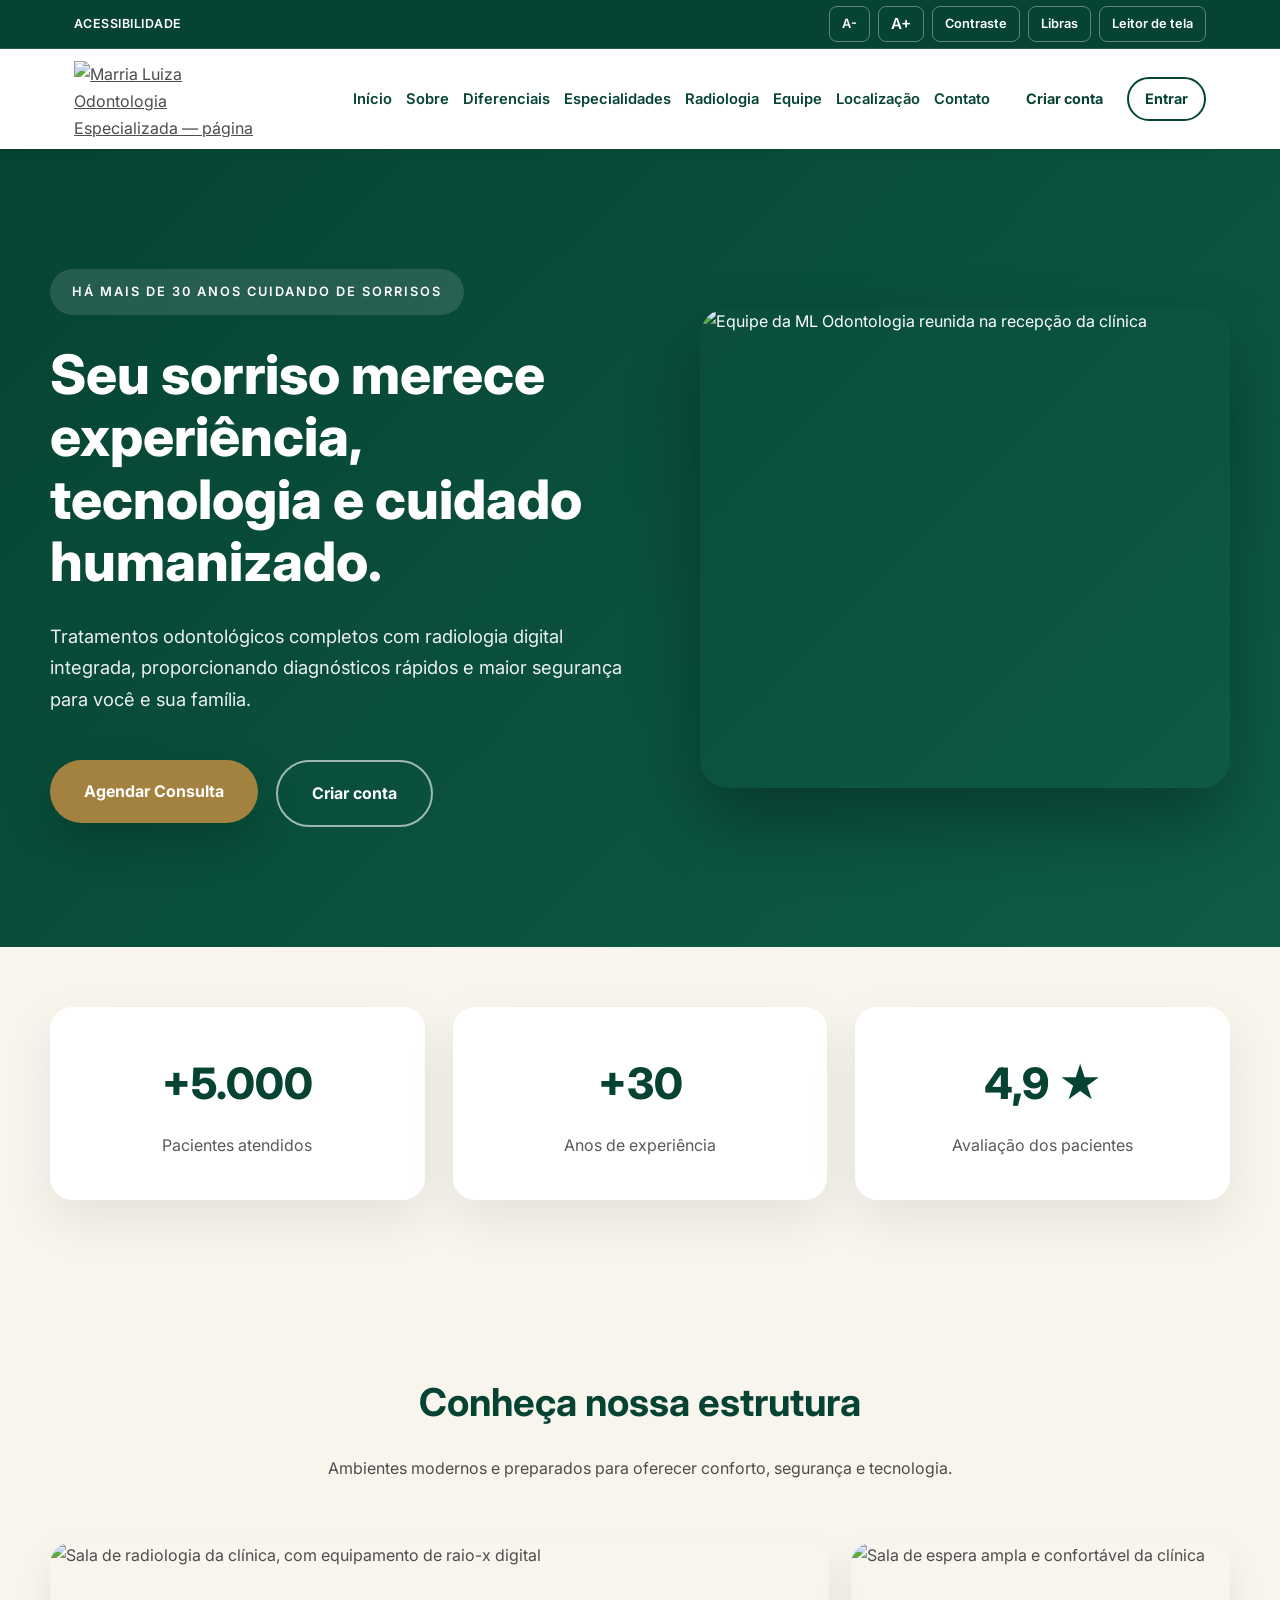
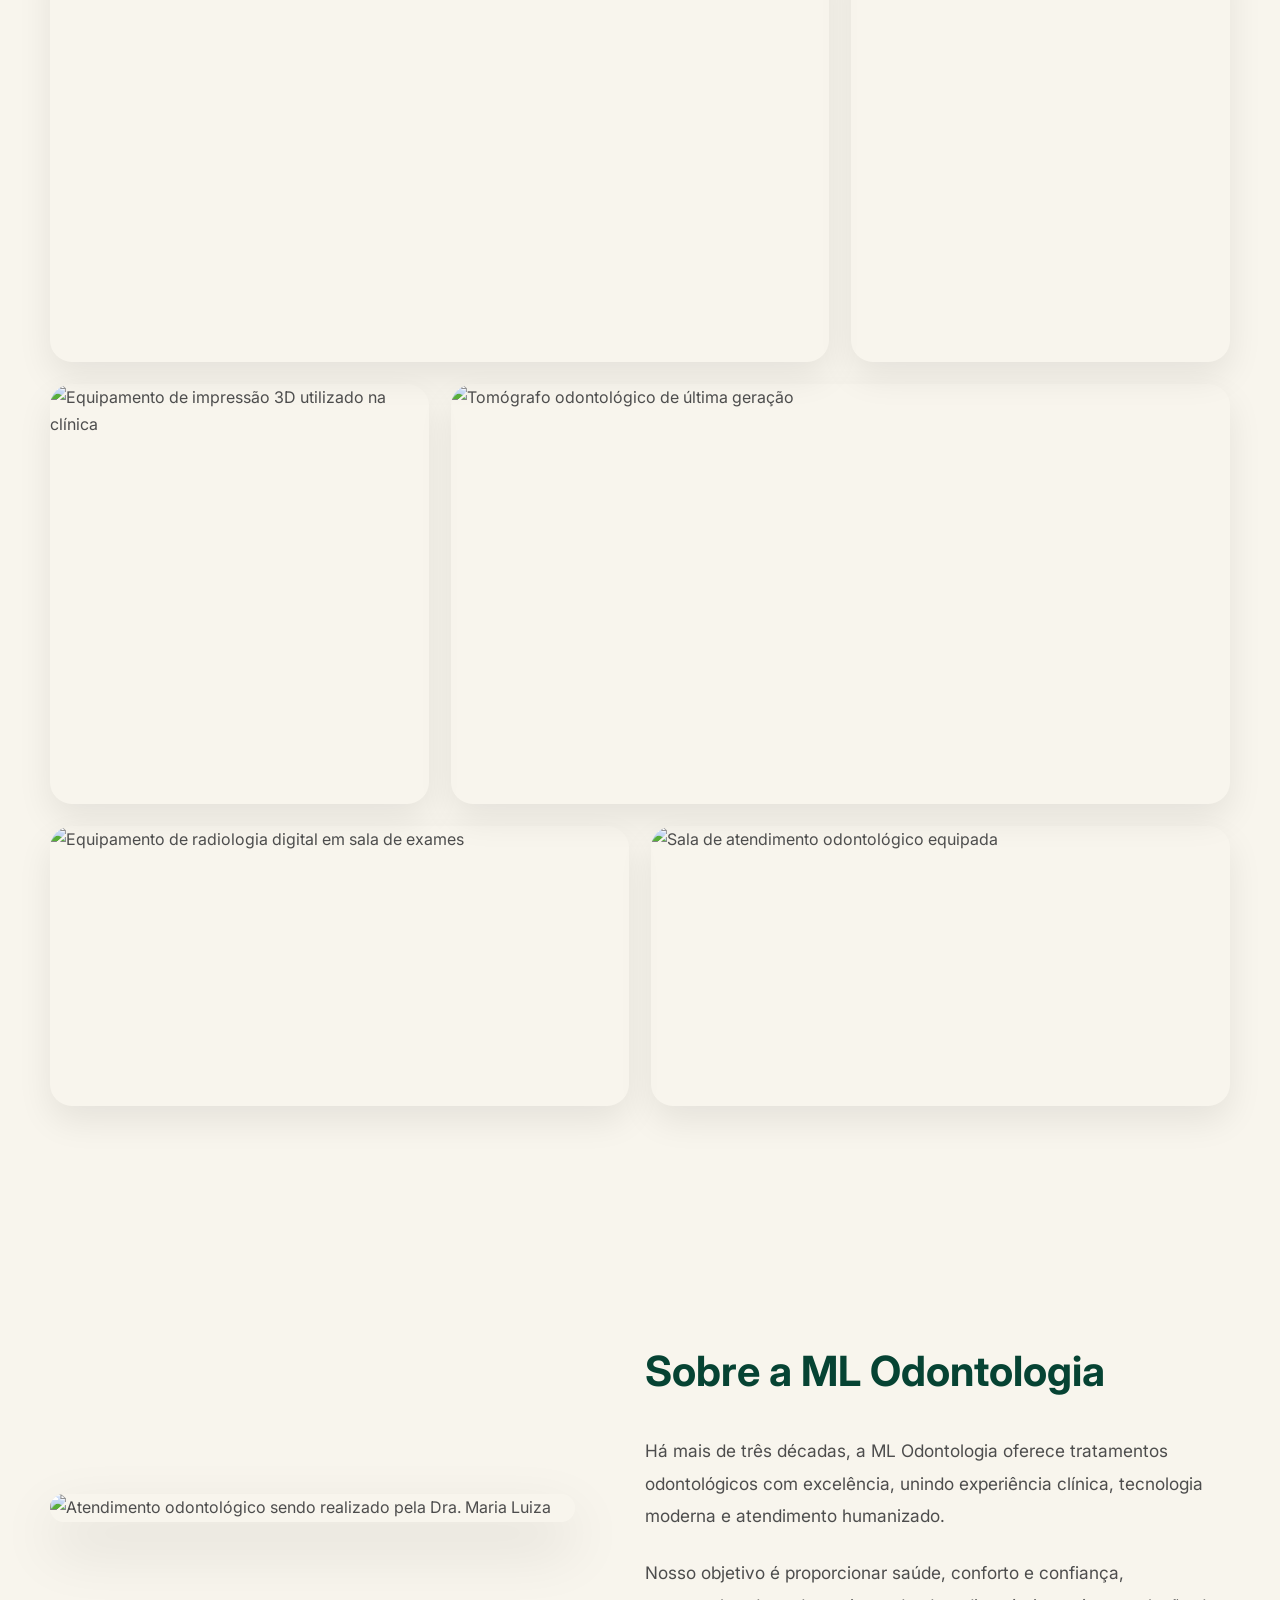
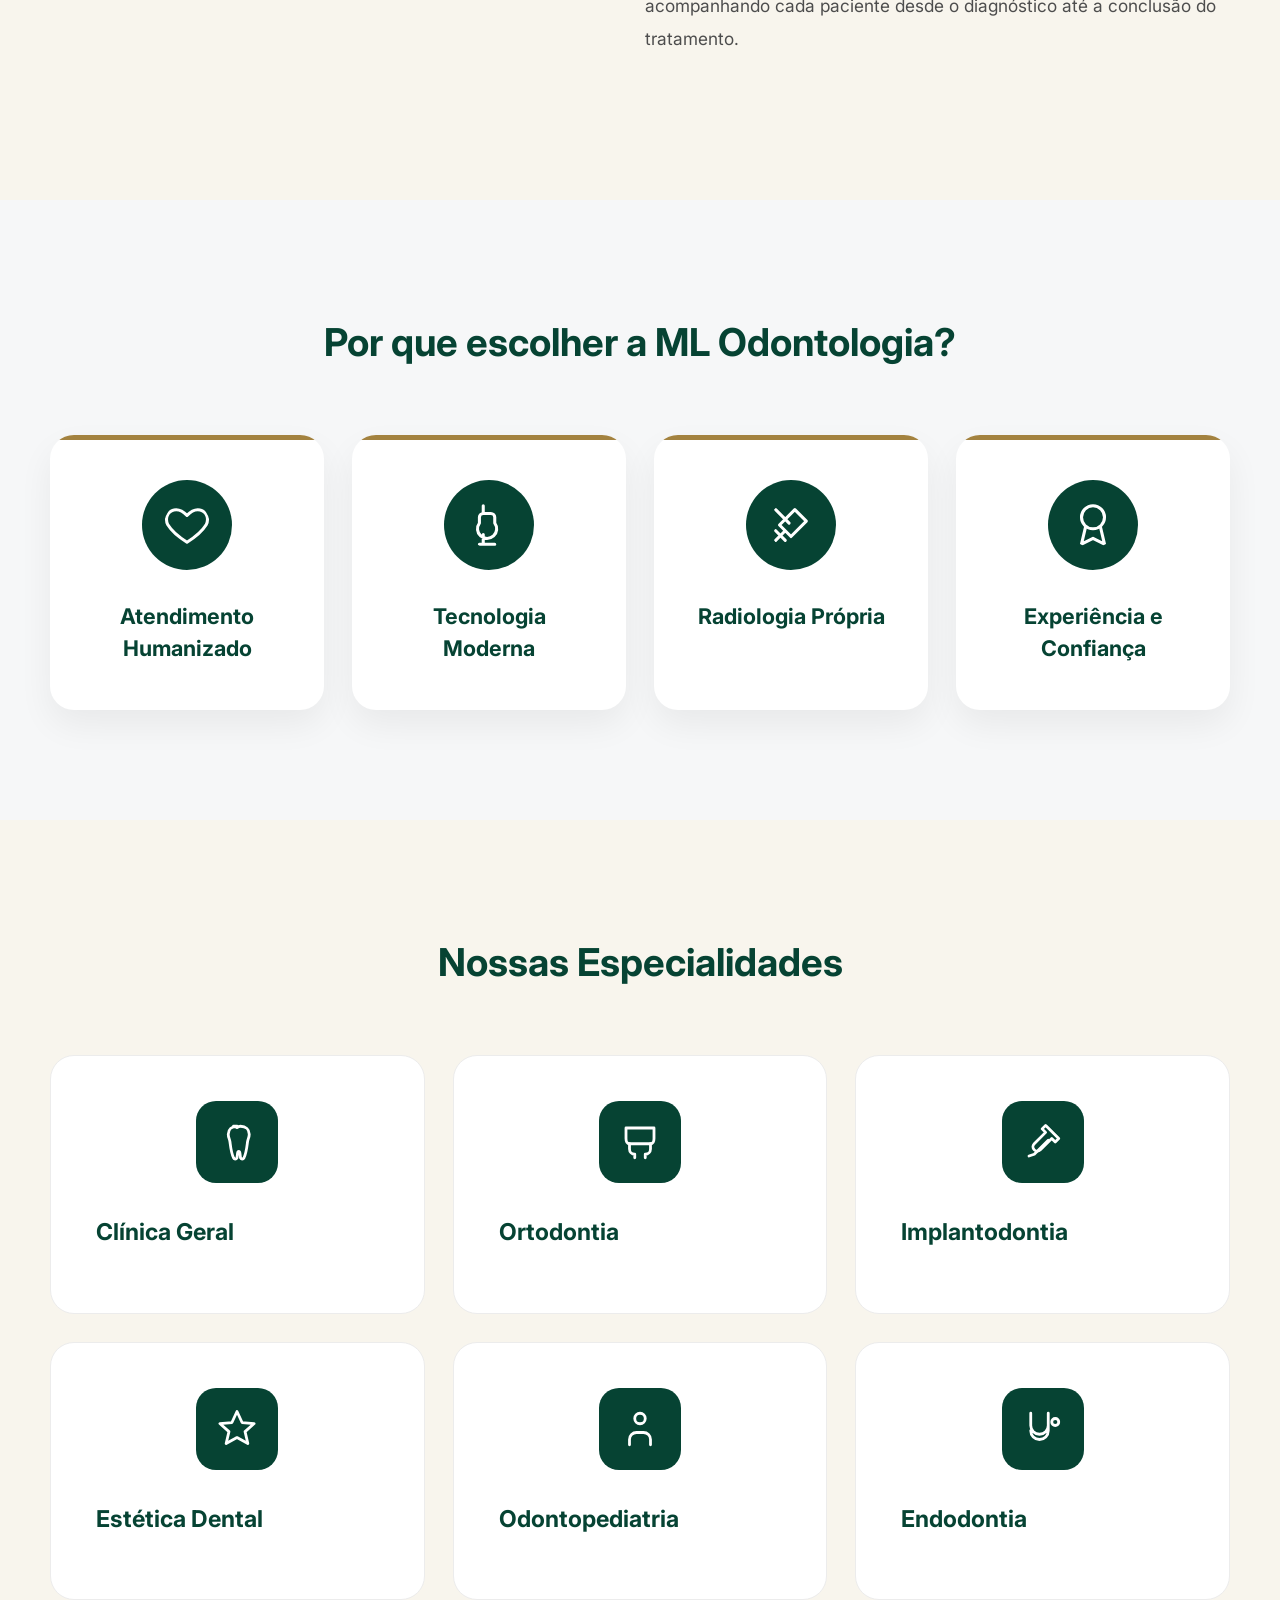
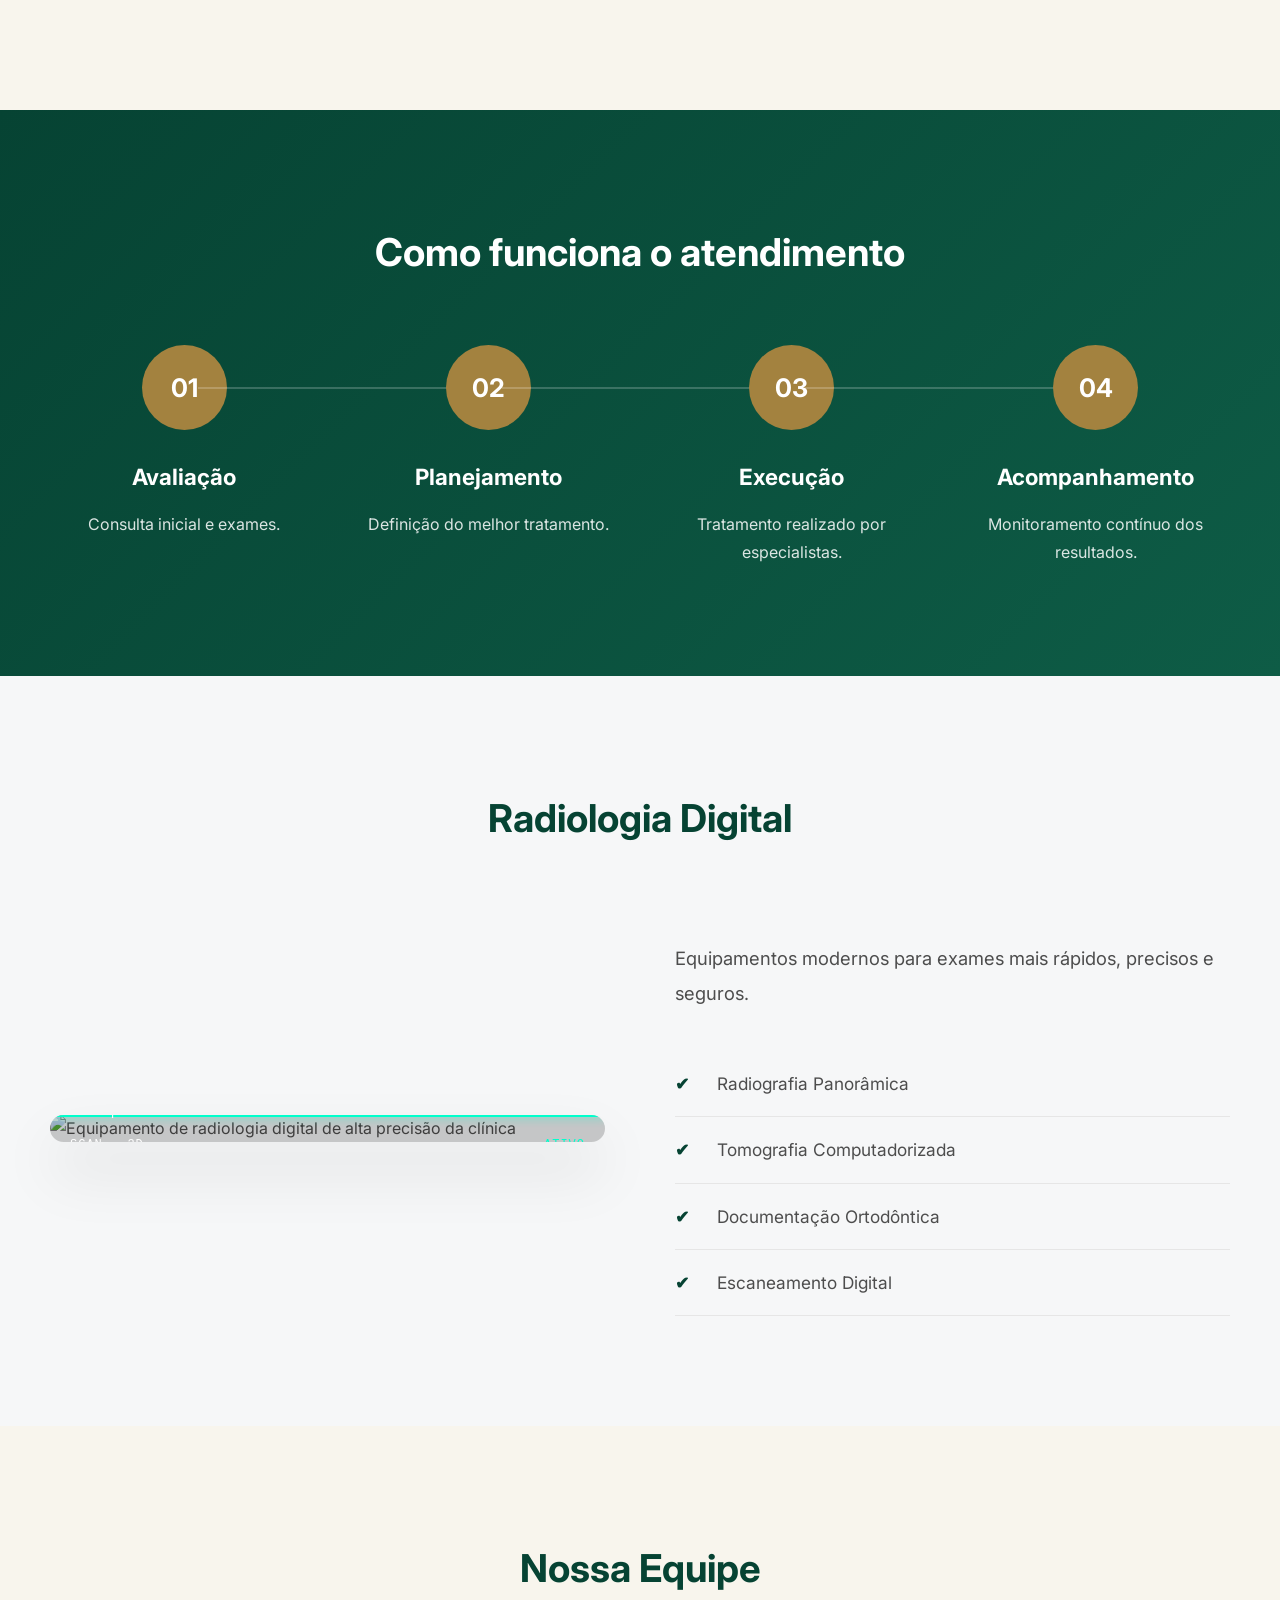
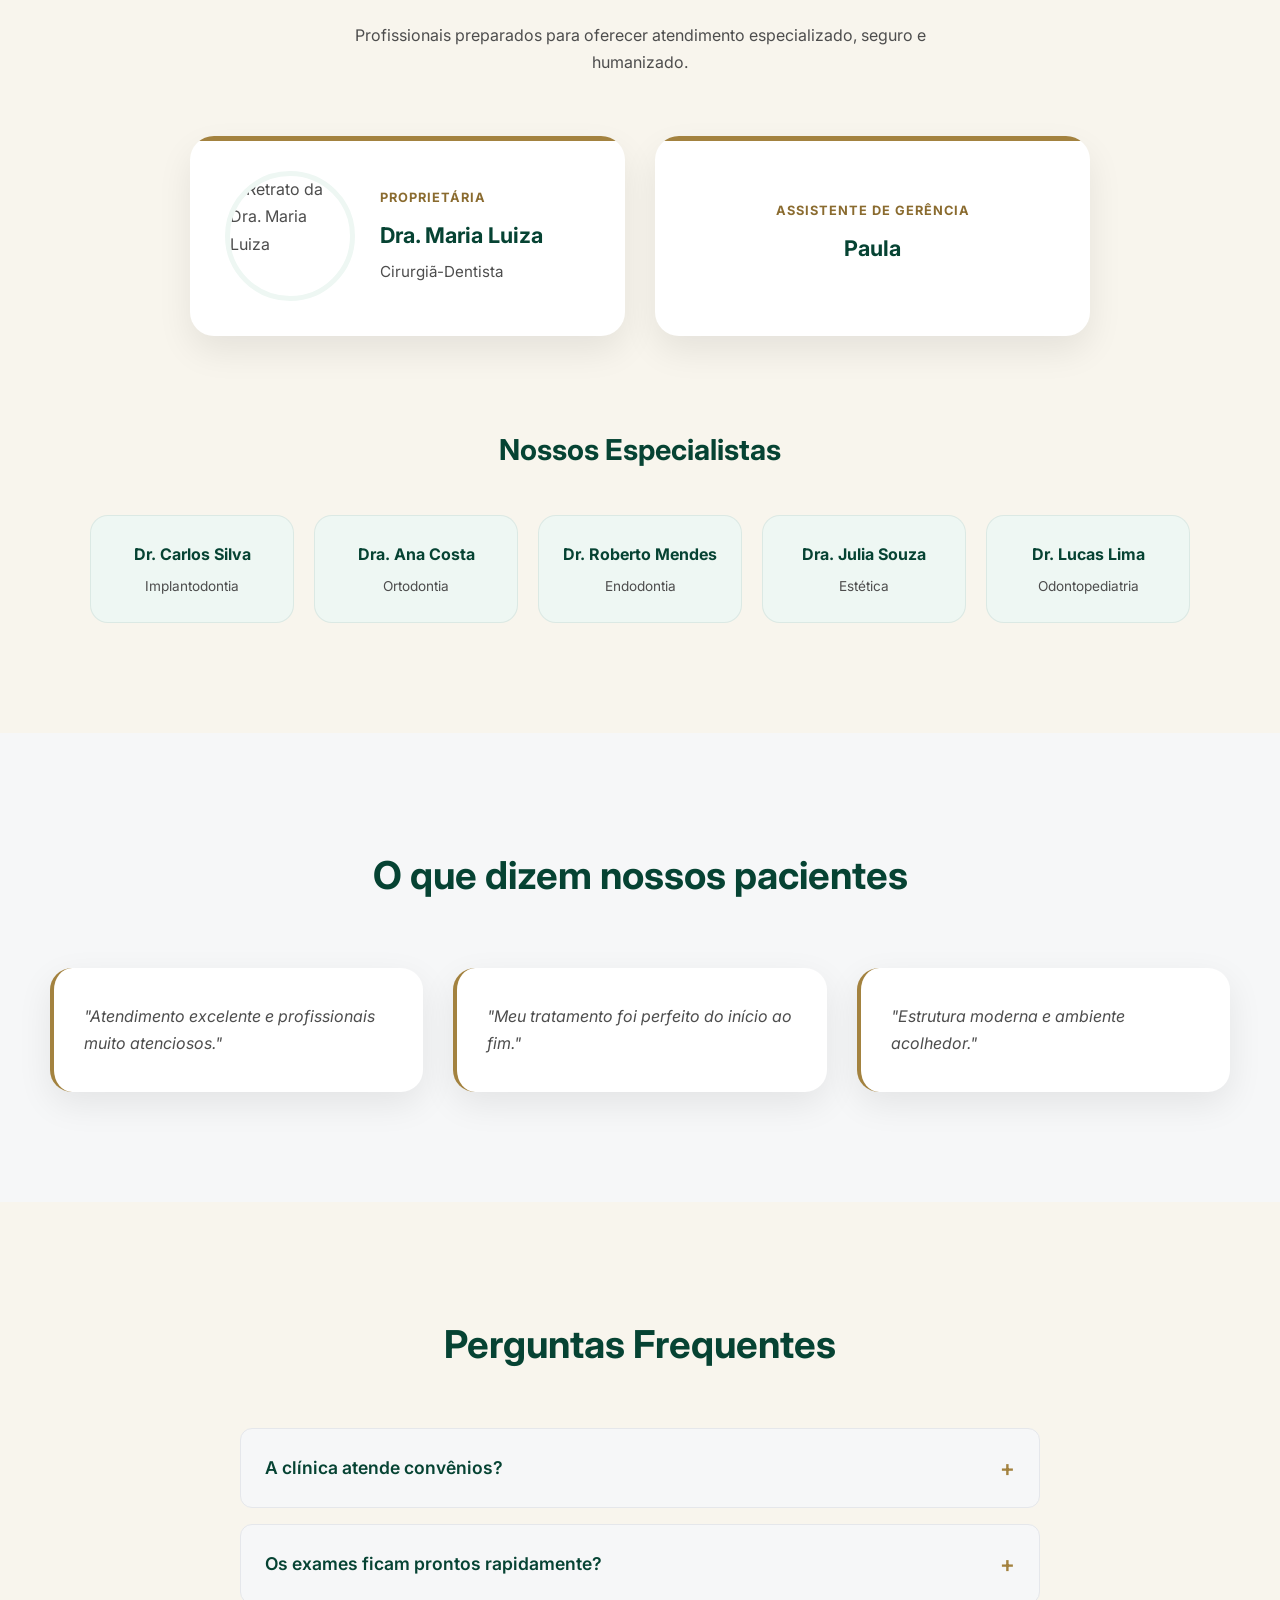
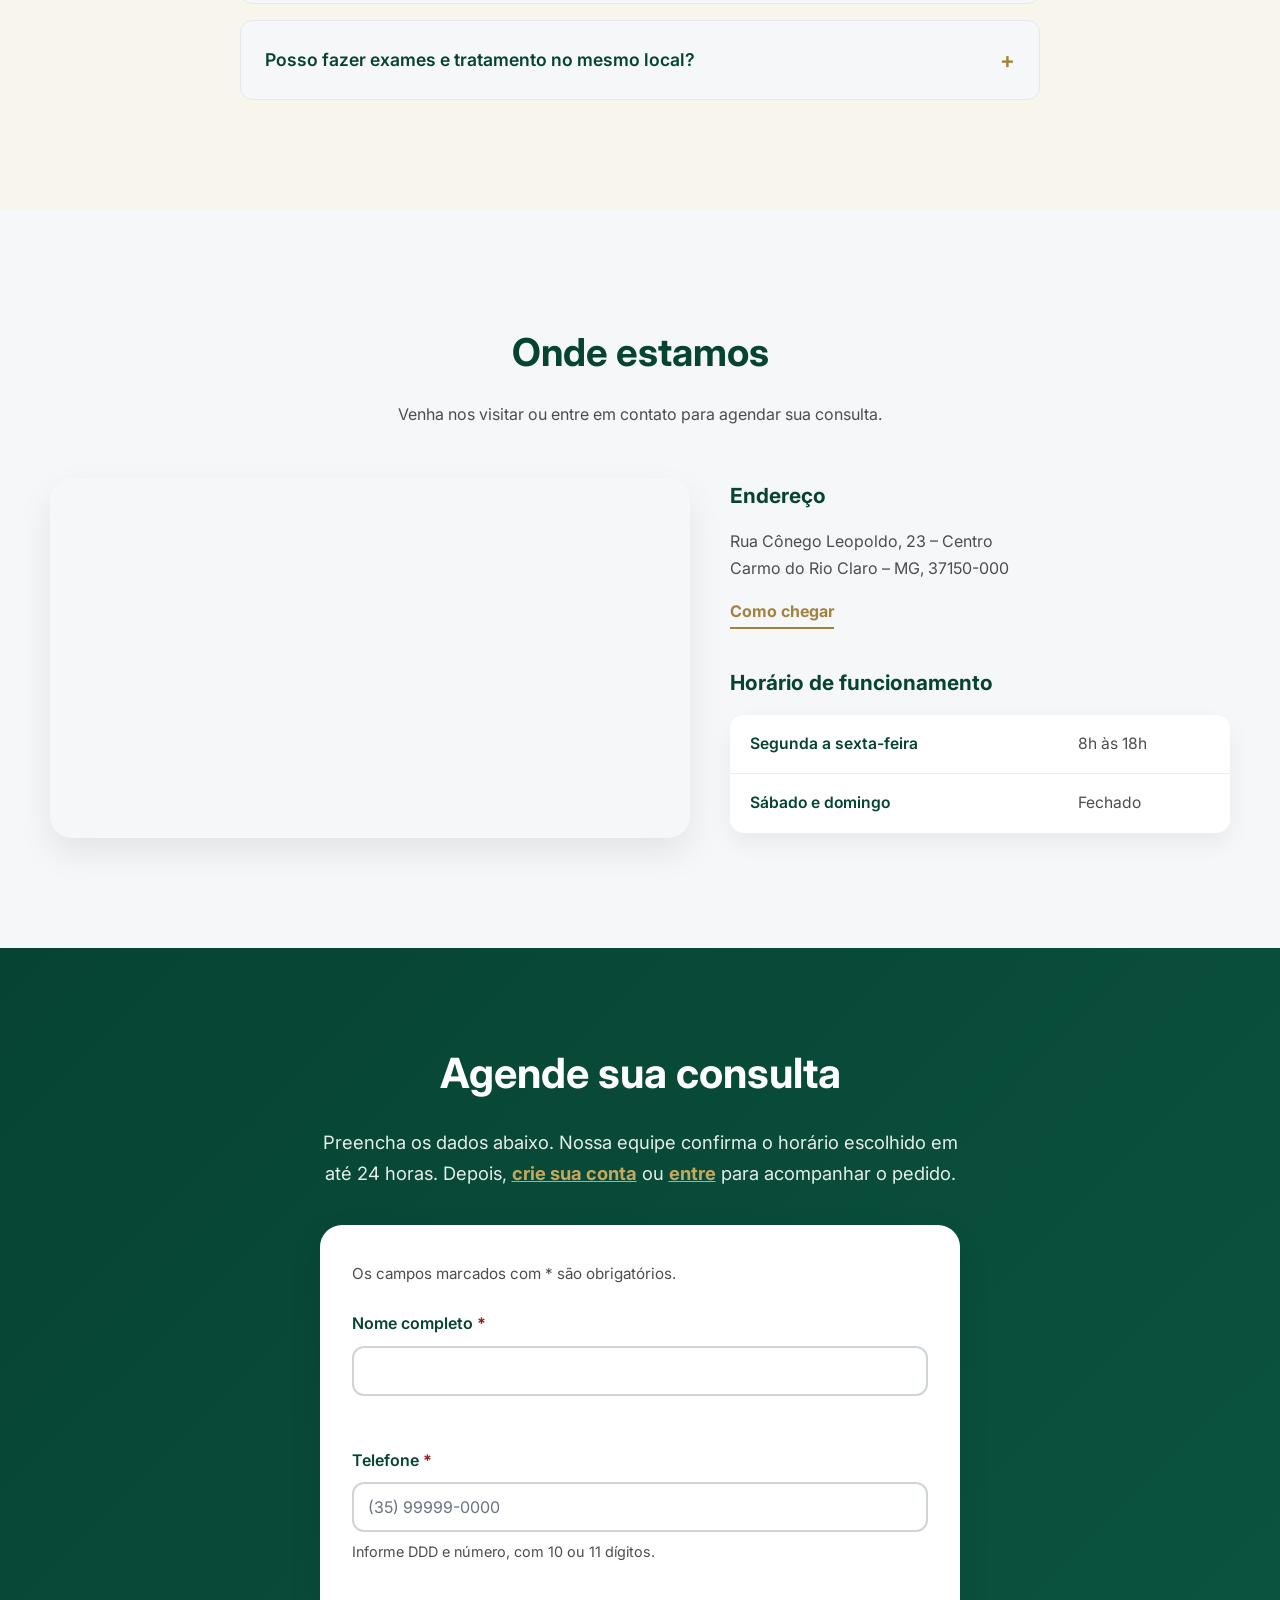
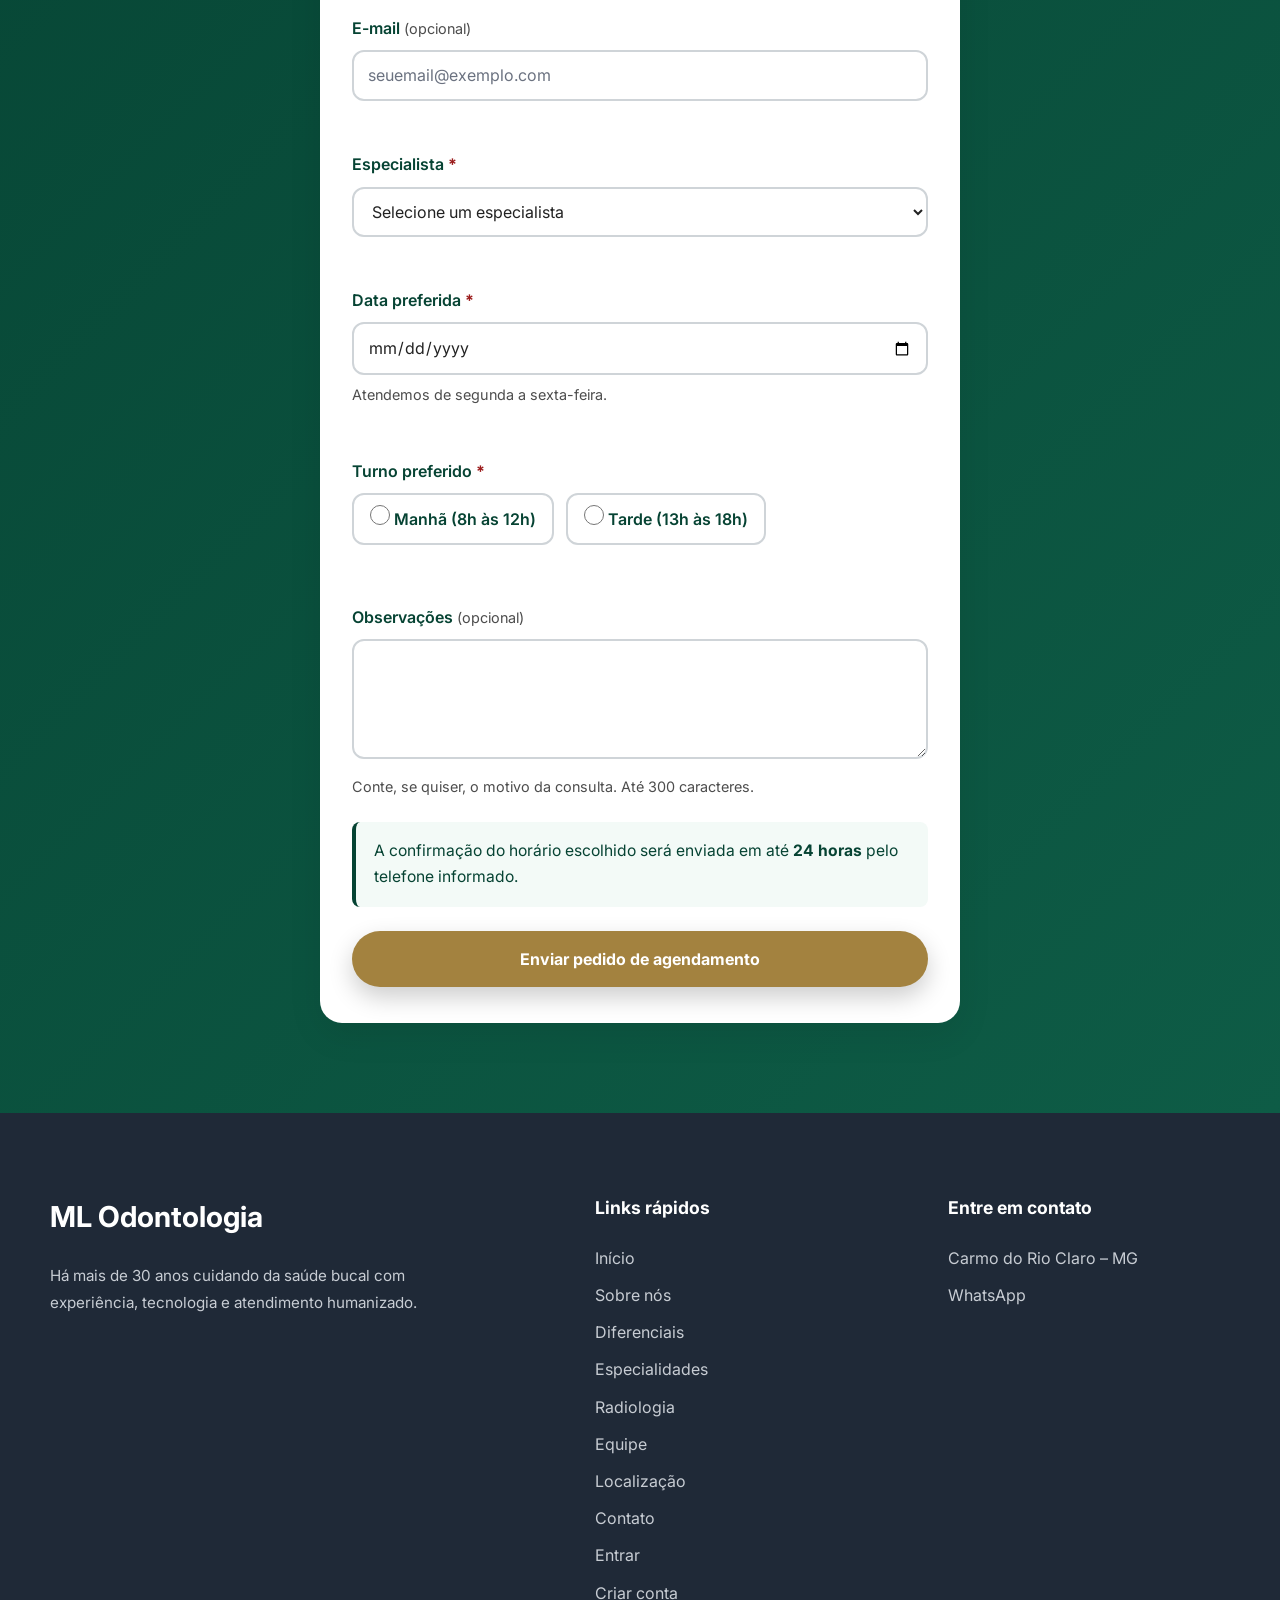
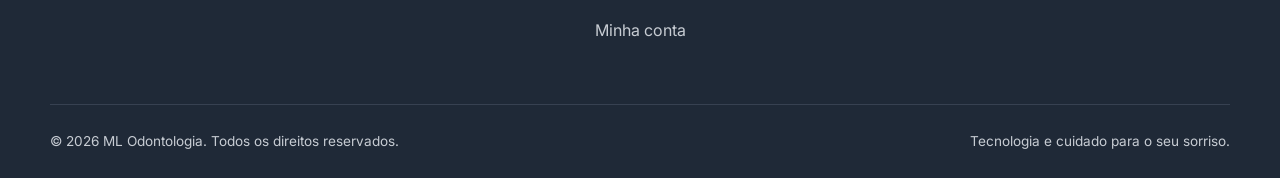
==== index.html @ d0e0e3af "Publica prototipo da clinica acessivel." ====
<!DOCTYPE html>
<html lang="pt-BR">

<head>
    <meta charset="UTF-8">

    <meta name="viewport" content="width=device-width, initial-scale=1.0">

    <title>ML Odontologia | Cuidando do seu sorriso há mais de 30 anos</title>
    <meta name="description"
        content="ML Odontologia. Atendimento odontológico completo, implantes, ortodontia e radiologia digital.">

    <link
        href="https://fonts.googleapis.com/css2?family=Inter:wght@300;400;500;600;700;800&display=swap"
        rel="stylesheet">

    <link rel="stylesheet" href="style.css">

   <script>
        // Aplica tamanho e contraste salvos antes da página aparecer
        (function () {
            try {
                var texto = localStorage.getItem('acessibilidade-texto');
                var contraste = localStorage.getItem('acessibilidade-contraste');

                if (texto === '1') {
                    document.documentElement.classList.add('texto-medio');
                }
                if (texto === '2') {
                    document.documentElement.classList.add('texto-grande');
                }

                if (contraste === '1') {
                    document.documentElement.classList.add('contraste-alto');
                }
            } catch (erro) {
                // Se o navegador bloquear o localStorage, o site segue no visual padrão
           }
        })();
    </script>
</head>


<body>

    <!-- ==================================================
    LINK DE ACESSIBILIDADE
   ================================================== -->

    <a href="#conteudo-principal" class="pular-link">
        Pular para o conteúdo
    </a>


    <!-- ==================================================
    CABEÇALHO
    ================================================== -->
    <header class="cabecalho">

        <div class="barra-acessibilidade">

            <nav
                class="barra-acessibilidade-nav"
                aria-label="Acessibilidade">

                <p class="barra-acessibilidade-titulo">
                   Acessibilidade
                </p>

                <ul class="barra-acessibilidade-lista">

                    <li>
                        <button
                            type="button"
                            id="acessibilidade-diminuir"
                            aria-label="Diminuir tamanho do texto">
                           A-
                        </button>
                    </li>

                    <li>
                        <button
                            type="button"
                            id="acessibilidade-aumentar"
                            aria-label="Aumentar tamanho do texto">
                            A+
                       </button>
                    </li>

                    <li>
                        <button
                            type="button"
                            id="acessibilidade-contraste"
                            aria-pressed="false"
                            aria-label="Alternar contraste de cores">
                            Contraste
                       </button>
                    </li>

                    <li>
                        <button
                            type="button"
                            id="acessibilidade-libras"
                            aria-pressed="false"
                            aria-label="Ativar tradutor de Libras">
                            Libras
                       </button>
                    </li>

                    <li>
                        <button
                            type="button"
                            id="acessibilidade-leitor"
                            aria-pressed="false"
                            aria-label="Ativar ou pausar leitura em voz alta da página">
                            Leitor de tela
                       </button>
                    </li>

                </ul>

            </nav>

            <p
                id="acessibilidade-status"
                class="oculto-visualmente"
               aria-live="polite">
            </p>

        </div>


        <nav class="menu-principal" id="menu-principal" aria-label="Menu principal">

            <div class="logo-area" id="logo">

               <a href="#inicio" class="logo-link">

                    <img
                        src="img/logo-clara.jpg?v=2"
                        alt="Marria Luiza Odontologia Especializada — página inicial"
                        width="1241"
                        height="487">

                </a>

            </div>

            <ul class="menu-lista" id="menu-lista-principal">

                <li>
                    <a href="#inicio">Início</a>
                </li>

               <li>
                    <a href="#sobre">Sobre</a>
                </li>

                <li>
                    <a href="#diferenciais">Diferenciais</a>
                </li>

                <li>
                    <a href="#servicos">Especialidades</a>
               </li>

                <li>
                    <a href="#radiologia">Radiologia</a>
                </li>

                <li>
                    <a href="#equipe">Equipe</a>
                </li>

               <li>
                    <a href="#localizacao">Localização</a>
                </li>

                <li>
                    <a href="#contato">Contato</a>
                </li>

            </ul>

            <div class="acoes-cabecalho">
                <a id="link-criar" class="cabecalho-criar" href="entrar.html?cadastro=1">Criar conta</a>
                <a id="link-entrar" class="cabecalho-entrar" href="entrar.html">Entrar</a>
            </div>

            <button
                type="button"
                class="menu-alternar"
                id="menu-alternar"
                aria-expanded="false"
                aria-controls="menu-lista-principal">

                <span class="oculto-visualmente">Abrir menu</span>

                <span aria-hidden="true">☰</span>
            </button>

       </nav>

    </header>


    <!-- ==================================================
    CONTEÚDO PRINCIPAL
    ================================================== -->

    <main id="conteudo-principal">

        <!-- ==================================================
        HERO
        ================================================== -->

        <section id="inicio" class="hero-inicio faixa-verde" aria-labelledby="hero-titulo">

            <div class="hero-topo">

               <p class="hero-selo">
                    HÁ MAIS DE 30 ANOS CUIDANDO DE SORRISOS
                </p>


                <h1 id="hero-titulo" class="hero-titulo">
                    Seu sorriso merece experiência, tecnologia e cuidado humanizado.
                </h1>


               <p class="hero-texto">
                    Tratamentos odontológicos completos com radiologia digital integrada,
                    proporcionando diagnósticos rápidos e maior segurança para você e sua família.
                </p>


                <ul class="hero-acoes">

                    <li>

                       <a
                            href="#contato"
                            class="botao botao-primario">

                            Agendar Consulta

                        </a>

                    </li>

                    <li>

                        <a
                            href="entrar.html?cadastro=1"
                            class="botao botao-secundario">

                            Criar conta

                        </a>
                    </li>

                </ul>

            </div>


            <figure class="hero-imagem">

               <img
                    src="img/hero.jpg"
                    alt="Equipe da ML Odontologia reunida na recepção da clínica">

            </figure>

        </section>


        <!-- ==================================================
       INDICADORES
        ================================================== -->

        <section class="indicadores faixa-clara" aria-label="Números da clínica">

            <ul class="indicadores-lista">

                <li class="indicador">

                    <strong class="indicador-numero">
                       +5.000
                    </strong>

                    <span class="indicador-legenda">
                        Pacientes atendidos
                    </span>

                </li>


               <li class="indicador">

                    <strong class="indicador-numero">
                        +30
                    </strong>

                    <span class="indicador-legenda">
                        Anos de experiência
                    </span>

               </li>


                <li class="indicador">

                    <strong class="indicador-numero">
                        4,9
                        <span class="oculto-visualmente">de 5 estrelas</span>
                        <span aria-hidden="true">★</span>
                    </strong>
                    <span class="indicador-legenda">
                        Avaliação dos pacientes
                    </span>

                </li>

            </ul>

        </section>

        <!-- ==================================================
        GALERIA
        ================================================== -->

        <section class="galeria faixa-clara" aria-labelledby="galeria-titulo">

            <header class="galeria-intro">

               <h2 id="galeria-titulo">
                    Conheça nossa estrutura
                </h2>

                <p>
                    Ambientes modernos e preparados para oferecer conforto,
                    segurança e tecnologia.
                </p>

            </header>

            <ul class="galeria-lista">

                <li class="galeria-item galeria-item--grande">

                    <img
                        src="img/Sala de Radiologia.jpg"
                        alt="Sala de radiologia da clínica, com equipamento de raio-x digital">

               </li>


                <li class="galeria-item">

                    <img
                        src="img/sala de espera.png"
                        alt="Sala de espera ampla e confortável da clínica">

                </li>

                <li class="galeria-item">

                    <img
                        src="img/impressora.jpeg"
                        alt="Equipamento de impressão 3D utilizado na clínica">

                </li>

                <li class="galeria-item galeria-item--grande">

                    <img
                        src="img/Tomógrafo.jpg"
                        alt="Tomógrafo odontológico de última geração">

                </li>


               <li class="galeria-item">

                    <img
                        src="img/Radiologia Digital.jpg"
                        alt="Equipamento de radiologia digital em sala de exames">

                </li>


                <li class="galeria-item">
                    <img
                        src="img/sala de atendimento.jpg"
                        alt="Sala de atendimento odontológico equipada">

                </li>

            </ul>

        </section>

        <!-- ==================================================
        SOBRE
        ================================================== -->

        <section id="sobre" class="sobre faixa-clara" aria-labelledby="sobre-titulo">

            <figure class="sobre-imagem">

               <img
                    src="img/antesdepois.png"
                    alt="Atendimento odontológico sendo realizado pela Dra. Maria Luiza">

            </figure>


            <article class="sobre-conteudo">

                <h2 id="sobre-titulo">
                   Sobre a ML Odontologia
                </h2>


                <p>
                    Há mais de três décadas, a ML Odontologia oferece tratamentos
                    odontológicos com excelência, unindo experiência clínica,
                    tecnologia moderna e atendimento humanizado.
                </p>

                <p>
                    Nosso objetivo é proporcionar saúde, conforto e confiança,
                    acompanhando cada paciente desde o diagnóstico até a conclusão
                    do tratamento.
                </p>

            </article>

        </section>

        <!-- ==================================================
        DIFERENCIAIS
        ================================================== -->

        <section id="diferenciais" class="diferenciais faixa-cinza" aria-labelledby="diferenciais-titulo">

            <header class="diferenciais-intro">

               <h2 id="diferenciais-titulo">
                    Por que escolher a ML Odontologia?
                </h2>

            </header>


            <ul class="diferenciais-lista">

                <li class="diferencial-item">
                    <article class="diferencial-card">

                        <svg
                            class="icone"
                            aria-hidden="true"
                            focusable="false"
                            viewBox="0 0 24 24">

                            <path
                               d="M12 21s-7.2-4.5-10-9.1C.4 8.6 1.7 5 5.1 4.2 7.4 3.6 9.7 4.6 12 7c2.3-2.4 4.6-3.4 6.9-2.8 3.4.8 4.7 4.4 3.1 7.7C19.2 16.5 12 21 12 21z" />

                        </svg>

                        <h3>
                            Atendimento Humanizado
                        </h3>

                    </article>

               </li>


                <li class="diferencial-item">

                    <article class="diferencial-card">

                        <svg
                            class="icone"
                            aria-hidden="true"
                           focusable="false"
                            viewBox="0 0 24 24">

                            <path
                                d="M9 2v4M9 6h4a2 2 0 0 1 2 2v3a5 5 0 1 1-8 0V8a2 2 0 0 1 2-2zM7 22h8M9 17v5" />

                        </svg>

                        <h3>
                            Tecnologia Moderna
                       </h3>

                    </article>

                </li>


                <li class="diferencial-item">

                    <article class="diferencial-card">
                        <svg
                            class="icone"
                            aria-hidden="true"
                            focusable="false"
                            viewBox="0 0 24 24">

                            <path
                                d="M4 4l7 7M14 4l6 6-8 8-6-6zM9 15l-5 5M4 15l5 5" />

                       </svg>

                        <h3>
                            Radiologia Própria
                        </h3>

                    </article>

                </li>

                <li class="diferencial-item">

                    <article class="diferencial-card">

                        <svg
                            class="icone"
                            aria-hidden="true"
                            focusable="false"
                            viewBox="0 0 24 24">
                            <circle
                                cx="12"
                                cy="8"
                                r="6" />

                            <path
                                d="M8 13.5 6 22l6-3 6 3-2-8.5" />

                        </svg>
                        <h3>
                            Experiência e Confiança
                        </h3>

                    </article>

                </li>

            </ul>
        </section>


        <!-- ==================================================
        SERVIÇOS
        ================================================== -->

        <section id="servicos" class="servicos faixa-clara" aria-labelledby="servicos-titulo">

           <header class="servicos-intro">

                <h2 id="servicos-titulo">
                    Nossas Especialidades
                </h2>

            </header>


            <ul class="servicos-lista">
                <li class="servico-item">

                    <article class="servico-card">

                        <svg
                            class="icone"
                            aria-hidden="true"
                            focusable="false"
                            viewBox="0 0 24 24">
                            <path
                                d="M12 3c-3 0-5 1.8-5 4.5 0 2 .8 2.7 1 4.5.3 2.3.6 6 2 9 .5 1 1.5 1 2 0l.3-2.5c.2-1.5 1.2-1.5 1.4 0L14 21c.5 1 1.5 1 2 0 1.4-3 1.7-6.7 2-9 .2-1.8 1-2.5 1-4.5C19 4.8 17 3 14 3c-.8 0-1.4.3-2 .8-.6-.5-1.2-.8-2-.8z" />

                        </svg>

                        <h3>
                            Clínica Geral
                        </h3>

                   </article>

                </li>


                <li class="servico-item">

                    <article class="servico-card">

                        <svg
                           class="icone"
                            aria-hidden="true"
                            focusable="false"
                            viewBox="0 0 24 24">

                            <path
                                d="M4 4h16v6c0 2-1 3-2 3H6c-1 0-2-1-2-3V4z" />

                            <path
                                d="M6 13v3a3 3 0 0 0 3 3M18 13v3a3 3 0 0 1-3 3M9 19v2M15 19v2" />
                        </svg>

                        <h3>
                            Ortodontia
                        </h3>

                    </article>

                </li>

                <li class="servico-item">

                    <article class="servico-card">

                        <svg
                            class="icone"
                            aria-hidden="true"
                            focusable="false"
                           viewBox="0 0 24 24">

                            <path
                                d="M14 3l7 7-2 2-2-2-6.5 6.5c-1 1-2.5 1-3.5 0-1-1-1-2.5 0-3.5L13.5 6.5l-2-2 2-2z" />

                            <path
                                d="M4 20l3-1 8-8" />

                        </svg>

                       <h3>
                            Implantodontia
                        </h3>

                    </article>

                </li>


                <li class="servico-item">
                    <article class="servico-card">

                        <svg
                            class="icone"
                            aria-hidden="true"
                            focusable="false"
                            viewBox="0 0 24 24">

                            <path
                               d="M12 2l2.9 6.3 6.9.6-5.2 4.6 1.6 6.8L12 16.9 5.8 20.3l1.6-6.8L2.2 8.9l6.9-.6z" />

                        </svg>

                        <h3>
                            Estética Dental
                        </h3>

                    </article>

               </li>


                <li class="servico-item">

                    <article class="servico-card">

                        <svg
                            class="icone"
                            aria-hidden="true"
                           focusable="false"
                            viewBox="0 0 24 24">

                            <circle
                                cx="12"
                                cy="6"
                                r="3" />

                            <path
                                d="M6 21v-3a4 4 0 0 1 4-4h4a4 4 0 0 1 4 4v3" />
                        </svg>

                        <h3>
                            Odontopediatria
                        </h3>

                    </article>

                </li>

                <li class="servico-item">

                    <article class="servico-card">

                        <svg
                            class="icone"
                            aria-hidden="true"
                            focusable="false"
                           viewBox="0 0 24 24">

                            <path
                                d="M5 3v7a5 5 0 0 0 10 0V3M15 10v3a5 5 0 0 1-10 0" />

                            <circle
                                cx="19"
                                cy="8"
                                r="2" />

                       </svg>

                        <h3>
                            Endodontia
                        </h3>

                    </article>

                </li>

           </ul>

        </section>


        <!-- ==================================================
        COMO FUNCIONA
        ================================================== -->

        <section class="processo faixa-verde" aria-labelledby="processo-titulo">
            <header class="processo-intro">

                <h2 id="processo-titulo">
                    Como funciona o atendimento
                </h2>

            </header>


           <ol class="processo-lista">

                <li class="processo-item">

                    <article class="processo-card">

                        <h3>
                            <span class="oculto-visualmente">Etapa 1: </span>
                            Avaliação
                        </h3>
                        <p>
                            Consulta inicial e exames.
                        </p>

                    </article>

                </li>


               <li class="processo-item">

                    <article class="processo-card">

                        <h3>
                            <span class="oculto-visualmente">Etapa 2: </span>
                            Planejamento
                        </h3>

                        <p>
                           Definição do melhor tratamento.
                        </p>

                    </article>

                </li>


                <li class="processo-item">

                   <article class="processo-card">

                        <h3>
                            <span class="oculto-visualmente">Etapa 3: </span>
                            Execução
                        </h3>

                        <p>
                            Tratamento realizado por especialistas.
                        </p>
                    </article>

                </li>


                <li class="processo-item">

                    <article class="processo-card">

                       <h3>
                            <span class="oculto-visualmente">Etapa 4: </span>
                            Acompanhamento
                        </h3>

                        <p>
                            Monitoramento contínuo dos resultados.
                        </p>

                    </article>
                </li>

            </ol>

        </section>


        <!-- ==================================================
        RADIOLOGIA
       ================================================== -->

        <section id="radiologia" class="radiologia faixa-cinza" aria-labelledby="radiologia-titulo">

            <header class="radiologia-intro">

                <h2 id="radiologia-titulo">
                    Radiologia Digital
                </h2>

           </header>


            <figure class="radiologia-imagem">

                <img
                    src="img/impressora.jpeg"
                    alt="Equipamento de radiologia digital de alta precisão da clínica">

                <div class="scan-line" aria-hidden="true"></div>

                <div class="scan-info top" aria-hidden="true">

                    <span>
                        SCAN · 3D
                    </span>

                    <span>
                        ● ATIVO
                   </span>

                </div>


                <div class="scan-info bottom" aria-hidden="true">

                    <span>
                        Alta precisão
                    </span>
                    <span>
                        0.075mm
                    </span>

                </div>


                <div class="tech-tag" aria-hidden="true">
                    3D PRECISION
               </div>

            </figure>


            <article class="radiologia-info">

                <p>
                    Equipamentos modernos para exames mais rápidos,
                    precisos e seguros.
               </p>


                <ul class="radiologia-lista">

                    <li>
                        Radiografia Panorâmica
                    </li>

                    <li>
                       Tomografia Computadorizada
                    </li>

                    <li>
                        Documentação Ortodôntica
                    </li>

                    <li>
                        Escaneamento Digital
                    </li>
                </ul>

            </article>

        </section>


        <!-- ==================================================
        EQUIPE
       ================================================== -->

        <section id="equipe" class="equipe faixa-clara" aria-labelledby="equipe-titulo">

            <header class="equipe-intro">

                <h2 id="equipe-titulo">
                    Nossa Equipe
                </h2>

               <p>
                    Profissionais preparados para oferecer
                    atendimento especializado, seguro e humanizado.
                </p>

            </header>


            <!-- GESTÃO -->

           <div class="equipe-gestao">


                <!-- PROPRIETÁRIA -->

                <article class="equipe-card equipe-proprietaria">

                    <figure>

                        <img
                           src="img/diluza.jpeg"
                            alt="Retrato da Dra. Maria Luiza">

                    </figure>


                    <div class="equipe-dados">

                        <span class="equipe-cargo">
                            Proprietária
                       </span>

                        <h3>
                            Dra. Maria Luiza
                        </h3>

                        <p>
                            Cirurgiã-Dentista
                        </p>

                   </div>

                </article>


                <!-- ASSISTENTE -->

                <article class="equipe-card equipe-gerencia">

                    <div class="equipe-dados">
                        <span class="equipe-cargo">
                            Assistente de Gerência
                        </span>

                        <h3>
                            Paula
                        </h3>

                    </div>
                </article>

            </div>


            <!-- ESPECIALISTAS -->

            <div class="especialistas">

               <header class="especialistas-intro">

                    <h3>
                        Nossos Especialistas
                    </h3>

                </header>


                <ul class="especialistas-lista">
                    <li class="especialista-card">

                        <h4>
                            Dr. Carlos Silva
                        </h4>

                        <p>
                            Implantodontia
                        </p>
                    </li>


                    <li class="especialista-card">

                        <h4>
                            Dra. Ana Costa
                        </h4>

                       <p>
                            Ortodontia
                        </p>

                    </li>


                    <li class="especialista-card">

                        <h4>
                           Dr. Roberto Mendes
                        </h4>

                        <p>
                            Endodontia
                        </p>

                    </li>


                   <li class="especialista-card">

                        <h4>
                            Dra. Julia Souza
                        </h4>

                        <p>
                            Estética
                        </p>

                   </li>


                    <li class="especialista-card">

                        <h4>
                            Dr. Lucas Lima
                        </h4>

                        <p>
                           Odontopediatria
                        </p>

                    </li>

                </ul>

            </div>

        </section>

        <!-- ==================================================
        DEPOIMENTOS
        ================================================== -->

        <section
            id="depoimentos"
            class="depoimentos faixa-cinza"
            aria-labelledby="depoimentos-titulo">
            <header class="depoimentos-intro">

                <h2 id="depoimentos-titulo">
                    O que dizem nossos pacientes
                </h2>

            </header>


           <ul class="depoimentos-lista">

                <li>

                    <blockquote class="depoimento">

                        <p>
                            "Atendimento excelente e profissionais muito atenciosos."
                        </p>

                   </blockquote>

                </li>


                <li>

                    <blockquote class="depoimento">

                        <p>
                           "Meu tratamento foi perfeito do início ao fim."
                        </p>

                    </blockquote>

                </li>


                <li>

                   <blockquote class="depoimento">

                        <p>
                            "Estrutura moderna e ambiente acolhedor."
                        </p>

                    </blockquote>

                </li>

           </ul>

        </section>


        <!-- ==================================================
        FAQ
        ================================================== -->

        <section id="faq" class="faq faixa-clara" aria-labelledby="faq-titulo">
            <header class="faq-intro">

                <h2 id="faq-titulo">
                    Perguntas Frequentes
                </h2>

            </header>


           <ul class="faq-lista">

                <li>

                    <details class="faq-item">

                        <summary>
                            A clínica atende convênios?
                        </summary>

                       <p>
                            Entre em contato para verificar os convênios disponíveis.
                        </p>

                    </details>

                </li>


                <li>
                    <details class="faq-item">

                        <summary>
                            Os exames ficam prontos rapidamente?
                        </summary>

                        <p>
                            Sim. A maioria possui entrega rápida em formato digital.
                        </p>
                    </details>

                </li>


                <li>

                    <details class="faq-item">

                       <summary>
                            Posso fazer exames e tratamento no mesmo local?
                        </summary>

                        <p>
                            Sim. A clínica possui estrutura integrada.
                        </p>

                    </details>

               </li>

            </ul>

        </section>


        <!-- ==================================================
        LOCALIZAÇÃO E HORÁRIO
        ================================================== -->
        <section id="localizacao" class="localizacao faixa-clara" aria-labelledby="localizacao-titulo">

            <header class="localizacao-intro">

                <h2 id="localizacao-titulo">
                    Onde estamos
                </h2>

                <p>
                   Venha nos visitar ou entre em contato para agendar sua consulta.
                </p>

            </header>


            <div class="localizacao-conteudo">

                <div class="localizacao-mapa">

                   <iframe
                        title="Mapa com a localização da ML Odontologia, Rua Cônego Leopoldo, 23, Centro, Carmo do Rio Claro - MG"
                        src="https://www.google.com/maps?q=Rua+C%C3%B4nego+Leopoldo%2C+23%2C+Centro%2C+Carmo+do+Rio+Claro+-+MG%2C+37150-000&output=embed"
                        loading="lazy"
                        referrerpolicy="no-referrer-when-downgrade">
                    </iframe>

                </div>


               <div class="localizacao-info">

                    <section aria-labelledby="endereco-titulo">

                        <h3 id="endereco-titulo">
                            Endereço
                        </h3>

                        <address>
                            <p>Rua Cônego Leopoldo, 23 – Centro</p>
                           <p>Carmo do Rio Claro – MG, 37150-000</p>
                        </address>

                        <a
                            href="https://www.google.com/maps?q=Rua+C%C3%B4nego+Leopoldo%2C+23%2C+Centro%2C+Carmo+do+Rio+Claro+-+MG%2C+37150-000"
                            class="localizacao-link"
                            target="_blank"
                            rel="noopener noreferrer">

                            Como chegar
                            <span class="oculto-visualmente">
                                (abre o Google Maps em nova aba)
                            </span>

                        </a>

                    </section>


                   <section aria-labelledby="horario-titulo">

                        <h3 id="horario-titulo">
                            Horário de funcionamento
                        </h3>

                        <table class="localizacao-horario">

                            <caption class="oculto-visualmente">
                                Horário de funcionamento da ML Odontologia por dia da semana
                           </caption>

                            <tbody>

                                <tr>
                                    <th scope="row">Segunda a sexta-feira</th>
                                    <td>8h às 18h</td>
                                </tr>

                                <tr>
                                   <th scope="row">Sábado e domingo</th>
                                    <td>Fechado</td>
                                </tr>

                            </tbody>

                        </table>

                    </section>

               </div>

            </div>

        </section>


        <!-- ==================================================
        CTA
        ================================================== -->
        <section
            id="contato"
            class="cta faixa-verde"
            aria-labelledby="cta-titulo">

            <h2 id="cta-titulo">
                Agende sua consulta
            </h2>

           <p class="cta-intro">
                Preencha os dados abaixo. Nossa equipe confirma o horário
                escolhido em até 24 horas.
                Depois, <a href="entrar.html?cadastro=1">crie sua conta</a>
                ou <a href="entrar.html">entre</a> para acompanhar o pedido.
            </p>


            <form
                id="formulario-agendamento"
                class="formulario-agendamento"
                novalidate
               aria-describedby="aviso-confirmacao">

                <p id="aviso-campos" class="formulario-legenda">
                    Os campos marcados com
                    <span aria-hidden="true">*</span>
                    <span class="oculto-visualmente">asterisco</span>
                    são obrigatórios.
                </p>


               <div class="campo">

                    <label for="nome">
                        Nome completo
                        <span class="campo-obrigatorio" aria-hidden="true">*</span>
                    </label>

                    <input
                        type="text"
                        id="nome"
                       name="nome"
                        autocomplete="name"
                        autocapitalize="words"
                        required
                        aria-required="true"
                        aria-describedby="erro-nome">

                    <p id="erro-nome" class="campo-erro"></p>

                </div>

                <div class="campo">

                    <label for="telefone">
                        Telefone
                        <span class="campo-obrigatorio" aria-hidden="true">*</span>
                    </label>

                    <input
                       type="tel"
                        id="telefone"
                        name="telefone"
                        autocomplete="tel"
                        inputmode="tel"
                        maxlength="15"
                        required
                        aria-required="true"
                        aria-describedby="dica-telefone erro-telefone"
                        placeholder="(35) 99999-0000">
                    <p id="dica-telefone" class="campo-dica">
                        Informe DDD e número, com 10 ou 11 dígitos.
                    </p>

                    <p id="erro-telefone" class="campo-erro"></p>

                </div>


               <div class="campo">

                    <label for="email">
                        E-mail
                        <span class="campo-opcional">(opcional)</span>
                    </label>

                    <input
                        type="email"
                        id="email"
                       name="email"
                        autocomplete="email"
                        aria-describedby="erro-email"
                        placeholder="seuemail@exemplo.com">

                    <p id="erro-email" class="campo-erro"></p>

                </div>


               <div class="campo">

                    <label for="especialista">
                        Especialista
                        <span class="campo-obrigatorio" aria-hidden="true">*</span>
                    </label>

                    <select
                        id="especialista"
                        name="especialista"
                       required
                        aria-required="true"
                        aria-describedby="erro-especialista">

                        <option value="">
                            Selecione um especialista
                        </option>

                        <option value="Dra. Maria Luiza — Clínica Geral">
                            Dra. Maria Luiza — Clínica Geral
                       </option>

                        <option value="Dr. Carlos Silva — Implantodontia">
                            Dr. Carlos Silva — Implantodontia
                        </option>

                        <option value="Dra. Ana Costa — Ortodontia">
                            Dra. Ana Costa — Ortodontia
                        </option>

                       <option value="Dr. Roberto Mendes — Endodontia">
                            Dr. Roberto Mendes — Endodontia
                        </option>

                        <option value="Dra. Julia Souza — Estética Dental">
                            Dra. Julia Souza — Estética Dental
                        </option>

                        <option value="Dr. Lucas Lima — Odontopediatria">
                            Dr. Lucas Lima — Odontopediatria
                       </option>

                    </select>

                    <p id="erro-especialista" class="campo-erro"></p>

                </div>


                <div class="campo">
                    <label for="data">
                        Data preferida
                        <span class="campo-obrigatorio" aria-hidden="true">*</span>
                    </label>

                    <input
                        type="date"
                        id="data"
                        name="data"
                       required
                        aria-required="true"
                        aria-describedby="dica-data erro-data">

                    <p id="dica-data" class="campo-dica">
                        Atendemos de segunda a sexta-feira.
                    </p>

                    <p id="erro-data" class="campo-erro"></p>

               </div>


                <fieldset class="campo campo-grupo" aria-describedby="erro-turno">

                    <legend>
                        Turno preferido
                        <span class="campo-obrigatorio" aria-hidden="true">*</span>
                    </legend>

                   <div class="opcoes-turno">

                        <label class="opcao-turno">
                            <input
                                type="radio"
                                name="turno"
                                value="Manhã (8h às 12h)"
                                required>
                            Manhã (8h às 12h)
                        </label>
                        <label class="opcao-turno">
                            <input
                                type="radio"
                                name="turno"
                                value="Tarde (13h às 18h)">
                            Tarde (13h às 18h)
                        </label>

                    </div>
                    <p id="erro-turno" class="campo-erro"></p>

                </fieldset>


                <div class="campo">

                    <label for="observacoes">
                        Observações
                       <span class="campo-opcional">(opcional)</span>
                    </label>

                    <textarea
                        id="observacoes"
                        name="observacoes"
                        rows="4"
                        maxlength="300"
                        aria-describedby="dica-observacoes"></textarea>

                   <p id="dica-observacoes" class="campo-dica">
                        Conte, se quiser, o motivo da consulta. Até 300 caracteres.
                    </p>

                </div>


                <p id="aviso-confirmacao" class="formulario-aviso">
                    A confirmação do horário escolhido será enviada em até
                    <strong>24 horas</strong>
                   pelo telefone informado.
                </p>


                <button
                    type="submit"
                    class="botao botao-cta formulario-enviar">

                    Enviar pedido de agendamento

               </button>

            </form>


            <div
                id="confirmacao-agendamento"
                class="formulario-sucesso"
                hidden
                tabindex="-1"
               role="status"
                aria-labelledby="sucesso-titulo">

                <h3 id="sucesso-titulo">
                    Pedido enviado
                </h3>

                <p id="sucesso-mensagem"></p>

                <button
                   type="button"
                    id="novo-agendamento"
                    class="botao botao-cta">

                    Fazer outro agendamento

                </button>

            </div>

       </section>

    </main>


    <!-- ==================================================
    RODAPÉ
    ================================================== -->

    <footer class="rodape">
        <div class="rodape-conteudo">


            <!-- IDENTIDADE -->

            <section class="rodape-coluna rodape-marca" aria-label="Sobre a ML Odontologia">

                <h2>
                    ML Odontologia
               </h2>

                <p>
                    Há mais de 30 anos cuidando da saúde bucal
                    com experiência, tecnologia e atendimento humanizado.
                </p>

            </section>


           <!-- LINKS -->

            <nav
                class="rodape-coluna"
                aria-label="Navegação do rodapé">

                <h3>
                    Links rápidos
                </h3>

                <ul>

                    <li>
                        <a href="#inicio">
                            Início
                        </a>
                    </li>

                    <li>
                       <a href="#sobre">
                            Sobre nós
                        </a>
                    </li>

                    <li>
                        <a href="#diferenciais">
                            Diferenciais
                        </a>
                    </li>
                    <li>
                        <a href="#servicos">
                            Especialidades
                        </a>
                    </li>

                    <li>
                        <a href="#radiologia">
                            Radiologia
                       </a>
                    </li>

                    <li>
                        <a href="#equipe">
                            Equipe
                        </a>
                    </li>

                    <li>
                       <a href="#localizacao">
                            Localização
                        </a>
                    </li>

                    <li>
                        <a href="#contato">
                            Contato
                        </a>
                    </li>
                    <li>
                        <a href="entrar.html">Entrar</a>
                    </li>
                    <li>
                        <a href="entrar.html?cadastro=1">Criar conta</a>
                    </li>
                    <li>
                        <a href="conta.html">Minha conta</a>
                    </li>
                </ul>

            </nav>


            <!-- CONTATO -->

            <section class="rodape-coluna" aria-label="Informações de contato">

               <h3>
                    Entre em contato
                </h3>


                <address>

                    <p>
                        Carmo do Rio Claro – MG
                    </p>

                    <p>

                        <a
                            href="https://wa.me/5535981465030"
                            target="_blank"
                            rel="noopener noreferrer">

                            WhatsApp
                            <span class="oculto-visualmente">
                                (abre o WhatsApp em nova aba)
                            </span>

                        </a>

                    </p>

                </address>
            </section>

        </div>


        <!-- PARTE INFERIOR -->

        <div class="rodape-inferior">

           <p>
                © 2026 ML Odontologia. Todos os direitos reservados.
            </p>

            <p>
                Tecnologia e cuidado para o seu sorriso.
            </p>

        </div>

   </footer>


    <div vw class="enabled">
        <div vw-access-button class="active"></div>
        <div vw-plugin-wrapper>
            <div class="vw-plugin-top-wrapper"></div>
        </div>
    </div>

   <script src="https://vlibras.gov.br/app/vlibras-plugin.js"></script>
    <script src="script.js"></script>
    <script src="mockup.js"></script>

</body>

</html>
---- style.css ----
:root {
  --verde-principal: #064333;
  --verde-secundario: #0e5c46;
  --verde-claro: #a7f3d0;

  /* Dourado escurecido: contraste de ~4.6:1 com branco (era ~2.2:1) */
  --dourado: #a3823f;
  --dourado-claro: #c6a75e; /* uso decorativo apenas, nunca como texto sobre fundo claro/branco */

 --branco: #ffffff;
  --cinza-fundo: #f6f7f8;
  --cinza-texto: #4d4d4d;

  --cinza-rodape: #1f2937;
  --cinza-rodape-texto: #c7ccd3; /* clareado: era #9ca3af (contraste insuficiente sobre #1f2937) */

  --grafite: #222222;
  --erro: #9b1c1c;

 --raio: 22px;
  --sombra: 0 12px 35px rgba(0, 0, 0, 0.08);
  --transicao: 0.35s ease;

  --largura-conteudo: 1180px;

  --respiro-lateral: max(
    24px,
    calc((100% - var(--largura-conteudo)) / 2)
  );
  --altura-cabecalho: 148px;
}


/* ==================================================
RESET
================================================== */

* {
 margin: 0;
  padding: 0;
  box-sizing: border-box;
}

html {
  scroll-behavior: smooth;
  scroll-padding-top: var(--altura-cabecalho);
}

html.texto-medio {
  font-size: 118%;
}

html.texto-grande {
  font-size: 135%;
}

body {
  font-family: "Inter", sans-serif;
 color: var(--cinza-texto);
  background: var(--branco);
  line-height: 1.7;
}

img {
  max-width: 100%;
  display: block;
}

ul,
ol {
  padding: 0;
}

a {
  color: inherit;
}


/* ==================================================
UTILITÁRIOS
================================================== */

.oculto-visualmente {
  position: absolute;
  width: 1px;
  height: 1px;
  padding: 0;
  margin: -1px;
 overflow: hidden;
  clip: rect(0, 0, 0, 0);
  white-space: nowrap;
  border: 0;
}

.pular-link {
  position: absolute;
  top: -60px;
  left: 16px;
  background: var(--verde-principal);
  color: var(--branco);

  padding: 12px 20px;
  border-radius: 8px;

  text-decoration: none;
  font-weight: 600;

 z-index: 1000;
  transition: top var(--transicao);
}

.pular-link:focus {
  top: 8px;
  z-index: 1100;
}

/* Foco visível consistente em todo elemento interativo.
  Nunca remova o outline sem substituí-lo por algo igualmente visível. */
a:focus-visible,
button:focus-visible,
summary:focus-visible,
input:focus-visible,
select:focus-visible,
textarea:focus-visible,
[tabindex]:focus-visible {
  outline: 3px solid var(--dourado);
  outline-offset: 3px;
 border-radius: 4px;
}



@media (prefers-reduced-motion: reduce) {
  html {
    scroll-behavior: auto;
  }

 *,
  *::before,
  *::after {
    animation-duration: 0.001ms !important;
    animation-iteration-count: 1 !important;
    transition-duration: 0.001ms !important;
    scroll-behavior: auto !important;
  }
}

/* ==================================================
FAIXAS DE FUNDO
================================================== */

.faixa-verde {
  width: 100%;
  background: linear-gradient(
    135deg,
    var(--verde-principal) 0%,
   var(--verde-secundario) 100%
  );

  color: var(--branco);
}

.faixa-clara {
  width: 100%;
  background: #f8f5ed;
}
.faixa-cinza {
  width: 100%;
  background: var(--cinza-fundo);
}


/* ==================================================
BARRA DE ACESSIBILIDADE
================================================== */
.barra-acessibilidade {
  width: 100%;

  background: var(--verde-principal);
  color: var(--branco);

  border-bottom: 1px solid rgba(255, 255, 255, 0.14);
}

.barra-acessibilidade-nav {
  width: 100%;
  max-width: var(--largura-conteudo);

  margin: 0 auto;
  padding: 6px 24px;

  display: flex;
  flex-wrap: wrap;
  align-items: center;
 justify-content: space-between;
  gap: 8px 16px;
}

.barra-acessibilidade-titulo {
  margin: 0;

  font-size: 0.78rem;
  font-weight: 600;
  letter-spacing: 0.04em;
 text-transform: uppercase;
}

.barra-acessibilidade-lista {
  display: flex;
  flex-wrap: wrap;
  align-items: center;
  justify-content: flex-end;
  gap: 8px;

 list-style: none;
  padding: 0;
  margin: 0;
}

.barra-acessibilidade button {
  display: inline-flex;
  align-items: center;
  justify-content: center;

 min-height: 36px;
  min-width: 36px;
  padding: 6px 12px;

  border: 1px solid rgba(255, 255, 255, 0.35);
  border-radius: 8px;

  background: transparent;
  color: var(--branco);

 font-family: inherit;
  font-size: 0.8rem;
  font-weight: 600;
  line-height: 1;

  cursor: pointer;
}

.barra-acessibilidade button:hover,
.barra-acessibilidade button[aria-pressed="true"] {
 background: rgba(255, 255, 255, 0.14);
  border-color: var(--dourado);
}

#acessibilidade-aumentar {
  font-size: 0.95rem;
}

[vw] {
  display: none !important;
}

html:not(.libras-ativo) .vlibras-flutuante {
  display: none !important;
}


/* ==================================================
CABEÇALHO
================================================== */
.cabecalho {
  position: sticky;
  top: 0;

  width: 100%;

  background: rgba(255, 255, 255, 0.95);
  backdrop-filter: blur(10px);

 box-shadow: 0 2px 12px rgba(0, 0, 0, 0.05);

  z-index: 999;
}

.menu-principal {
  width: 100%;
  max-width: var(--largura-conteudo);

  margin: 0 auto;
  display: flex;
  flex-wrap: nowrap;
  justify-content: space-between;
  align-items: center;
  gap: 16px 20px;

  padding: 12px 24px;
  position: relative;
}

.logo-area {
  display: inline-flex;
  align-items: center;
  justify-content: center;
  flex-shrink: 0;
}

.logo-link {
  display: block;
  border-radius: 8px;
}

.logo-area img {
  display: block;
  width: 196px;
  height: 76px;
  object-fit: contain;
  object-position: left center;
}

.acoes-cabecalho {
  display: flex;
  align-items: center;
  gap: 8px;
  flex-shrink: 0;
}

.cabecalho-criar,
.cabecalho-entrar {
  display: inline-flex;
  align-items: center;
  justify-content: center;
  min-height: 44px;
  padding: 8px 16px;
  border-radius: 50px;
  font-weight: 700;
  font-size: 0.9rem;
  text-decoration: none;
  white-space: nowrap;
}

.cabecalho-criar {
  color: var(--verde-principal);
  background: transparent;
}

.cabecalho-criar:hover,
.cabecalho-criar:focus-visible {
  color: var(--dourado);
}

.cabecalho-entrar {
  border: 2px solid var(--verde-principal);
  color: var(--verde-principal);
  background: transparent;
}

.cabecalho-entrar:hover,
.cabecalho-entrar:focus-visible {
  background: var(--verde-principal);
  color: var(--branco);
}

/* Botão do menu mobile — escondido em telas largas */
.menu-alternar {
  display: none;

  align-items: center;
  justify-content: center;

  width: 44px;
 height: 44px;

  border: 2px solid var(--verde-principal);
  border-radius: 10px;

  background: transparent;
  color: var(--verde-principal);

  font-size: 1.4rem;

 cursor: pointer;
}

.menu-lista {
  display: flex;
  flex-wrap: nowrap;
  flex: 1 1 auto;
  justify-content: flex-end;
  gap: 14px;

  list-style: none;
  align-items: center;
}

.menu-lista a {
  text-decoration: none;
  color: var(--verde-principal);

  font-weight: 600;
  font-size: 0.92rem;
  white-space: nowrap;

  transition: color 0.3s ease;
}

.menu-lista a:hover,
.menu-lista a:focus-visible {
  color: var(--dourado);
}


/* ==================================================
BOTÕES
================================================== */

.botao {
  display: inline-block;

  text-decoration: none;

  padding: 18px 34px;

  border: 0;
 border-radius: 50px;

  font-family: inherit;
  font-size: 1rem;
  font-weight: 700;

  cursor: pointer;

  transition:
    transform var(--transicao),
   background var(--transicao),
    color var(--transicao),
    box-shadow var(--transicao);
}

.botao-primario {
  background: var(--dourado);
  color: var(--branco);

  box-shadow: 0 20px 45px rgba(0, 0, 0, 0.18);
}

.botao-primario:hover {
  transform: translateY(-5px);
}

.botao-secundario {
  border: 2px solid rgba(255, 255, 255, 0.6);
  color: var(--branco);
}
.botao-secundario:hover {
  background: var(--branco);
  color: var(--verde-principal);
}

.botao-cta {
  background: var(--dourado);
  color: var(--branco);

 box-shadow: 0 10px 25px rgba(0, 0, 0, 0.2);
}

.botao-cta:hover {
  transform: translateY(-4px);

  box-shadow: 0 15px 30px rgba(0, 0, 0, 0.3);
}


/* ==================================================
HERO
================================================== */

.hero-inicio {
  width: 100%;

  display: flex;
  flex-wrap: wrap;

 align-items: center;

  gap: 60px;

  padding: 120px var(--respiro-lateral);
}

.hero-topo {
  flex: 1 1 480px;
  position: relative;
 z-index: 1;
}

.hero-selo {
  display: inline-block;

  color: var(--branco);
  background: rgba(255, 255, 255, 0.12);

  padding: 12px 22px;
 border-radius: 50px;

  letter-spacing: 2px;
  font-size: 0.8rem;

  margin-bottom: 28px;

  font-weight: 600;
}

.hero-titulo {
  font-size: 3.4rem;
  line-height: 1.15;

  margin-bottom: 28px;

  font-weight: 800;
}

.hero-texto {
 color: rgba(255, 255, 255, 0.92);

  font-size: 1.15rem;

  max-width: 620px;

  margin-bottom: 45px;
}

.hero-acoes {
 display: flex;
  flex-wrap: wrap;

  gap: 18px;

  list-style: none;
}

.hero-imagem {
  flex: 1 1 420px;
  max-width: 560px;

  position: relative;
  z-index: 1;

  margin: 0 auto;
}

.hero-imagem img {
 width: 100%;

  height: 480px;

  object-fit: cover;

  border-radius: 28px;

  box-shadow: 0 35px 70px rgba(0, 0, 0, 0.3);
}

/* ==================================================
INDICADORES
================================================== */

.indicadores {
  width: 100%;

  position: relative;
  padding: 60px var(--respiro-lateral);
}

.indicadores-lista {
  max-width: var(--largura-conteudo);

  margin: 0 auto;

  display: flex;
 flex-wrap: wrap;

  gap: 28px;

  list-style: none;
}

.indicador {
  flex: 1 1 260px;

 background: var(--branco);

  border-radius: 22px;

  padding: 40px;

  text-align: center;

  box-shadow: 0 20px 50px rgba(0, 0, 0, 0.08);

 transition: transform var(--transicao);

  display: flex;
  flex-direction: column;

  gap: 12px;
}

.indicador:hover {
  transform: translateY(-10px);
}

.indicador-numero {
  color: var(--verde-principal);

  font-size: 2.7rem;

  font-weight: 800;
}

.indicador-legenda {
  color: #595959; /* escurecido de #666 para reforçar contraste sobre branco */
  font-size: 1rem;
}


/* ==================================================
INTRODUÇÕES
================================================== */

.galeria-intro,
.diferenciais-intro,
.servicos-intro,
.processo-intro,
.depoimentos-intro,
.faq-intro,
.radiologia-intro,
.equipe-intro {
  text-align: center;
  margin-bottom: 60px;
}

.galeria-intro h2,
.diferenciais-intro h2,
.servicos-intro h2,
.depoimentos-intro h2,
.faq-intro h2,
.equipe-intro h2,
.radiologia-intro h2 {
  color: var(--verde-principal);
  font-size: 2.4rem;

  margin-bottom: 20px;
}

.galeria-intro p,
.equipe-intro p {
  max-width: 700px;

 margin: 0 auto;
}


/* ==================================================
GALERIA
================================================== */

.galeria {
  padding: 110px var(--respiro-lateral);
}

.galeria-intro,
.galeria-lista {
  max-width: var(--largura-conteudo);

  margin-left: auto;
  margin-right: auto;
}

.galeria-lista {
  display: flex;
  flex-wrap: wrap;

  gap: 22px;

  list-style: none;
}

.galeria-item {
 flex: 1 1 300px;

  overflow: hidden;

  border-radius: 22px;

  box-shadow: 0 15px 35px rgba(0, 0, 0, 0.08);
}

.galeria-item--grande {
 flex: 2 1 620px;
}

.galeria-item img {
  width: 100%;

  height: 280px;

  object-fit: cover;

 transition: transform 0.45s;

}

.galeria-item--grande img {
  height: 420px;
}

.galeria-item img:hover {
  transform: scale(1.05);
}


/* ==================================================
SOBRE
================================================== */

.sobre {
  display: flex;
  flex-wrap: wrap;
  align-items: center;

  gap: 70px;

  padding: 120px var(--respiro-lateral);
}

.sobre-imagem {
  flex: 1 1 420px;
  margin: 0;
}

.sobre-imagem img {
  width: 100%;

  border-radius: 28px;

  box-shadow: 0 25px 60px rgba(0, 0, 0, 0.12);
}

.sobre-conteudo {
  flex: 1 1 480px;
}

.sobre-conteudo h2 {
  color: var(--verde-principal);

  font-size: 2.6rem;
  margin-bottom: 28px;
}

.sobre-conteudo p {
  margin-bottom: 24px;

  font-size: 1.08rem;

  line-height: 1.9;
}


/* ==================================================
DIFERENCIAIS
================================================== */

.diferenciais {
  padding: 110px var(--respiro-lateral);
}
.diferenciais-lista,
.servicos-lista {
  max-width: var(--largura-conteudo);

  margin: 0 auto;

  display: flex;
  flex-wrap: wrap;

 gap: 28px;

  list-style: none;
}

.diferencial-item {
  flex: 1 1 240px;
}

.diferencial-card {
 height: 100%;

  background: var(--branco);

  border-radius: 24px;

  padding: 45px 35px;

  text-align: center;

 transition:
    transform var(--transicao),
    box-shadow var(--transicao);

  position: relative;

  overflow: hidden;

  box-shadow: 0 15px 35px rgba(0, 0, 0, 0.06);
}
.diferencial-card::before {
  content: "";

  width: 100%;
  height: 5px;

  background: var(--dourado);

  position: absolute;
  left: 0;
  top: 0;
}

.diferencial-card:hover {
  transform: translateY(-10px);

  box-shadow: 0 30px 60px rgba(0, 0, 0, 0.12);
}
.icone {
  width: 90px;
  height: 90px;

  background: var(--verde-principal);

  color: var(--branco);

  fill: none;
  stroke: currentColor;

  stroke-width: 1.6;

  stroke-linecap: round;

  stroke-linejoin: round;

  padding: 22px;
  margin: 0 auto 30px;

  border-radius: 50%;

  display: block;
}

.diferencial-card h3 {
  color: var(--verde-principal);
  font-size: 1.35rem;

  line-height: 1.5;
}


/* ==================================================
SERVIÇOS
================================================== */
.servicos {
  padding: 110px var(--respiro-lateral);
}

.servico-item {
  flex: 1 1 320px;
}

.servico-card {
 height: 100%;

  display: flex;

  flex-direction: column;

  align-items: flex-start;

  background: var(--branco);

 border-radius: 24px;

  padding: 45px;

  border: 1px solid #ececec;

  transition:
    transform var(--transicao),
    box-shadow var(--transicao);

 position: relative;

  overflow: hidden;
}

.servico-card .icone {
  order: 1;

  width: 82px;
  height: 82px;
  border-radius: 20px;

  padding: 20px;
}

.servico-card h3 {
  order: 2;

  color: var(--verde-principal);
  font-size: 1.45rem;

  margin-bottom: 15px;
}

.servico-card::after {
  content: "";

  width: 0;
 height: 4px;

  background: var(--dourado);

  position: absolute;

  bottom: 0;
  left: 0;

  transition: width var(--transicao);
}

.servico-card:hover {
  transform: translateY(-10px);

  box-shadow: 0 30px 60px rgba(0, 0, 0, 0.1);
}

.servico-card:hover::after {
  width: 100%;
}


/* ==================================================
COMO FUNCIONA
================================================== */

.processo {
  padding: 110px var(--respiro-lateral);
}
.processo-intro h2 {
  color: var(--branco);

  font-size: 2.4rem;
}

.processo-lista {
  max-width: var(--largura-conteudo);

 margin: 0 auto;

  display: flex;
  flex-wrap: wrap;

  gap: 35px;

  list-style: none;

  counter-reset: passo;
}

.processo-item {
  flex: 1 1 220px;
}

.processo-card {
  text-align: center;

  position: relative;
}

.processo-card::before {
  counter-increment: passo;

  content: counter(passo, decimal-leading-zero);

  width: 85px;
  height: 85px;

 background: var(--dourado);

  color: var(--branco);

  display: flex;

  align-items: center;
  justify-content: center;

  border-radius: 50%;
  margin: 0 auto 28px;

  font-size: 1.6rem;

  font-weight: 700;
}

.processo-item:not(:last-child) .processo-card::after {
  content: "";
  width: 100%;
  height: 2px;

  background: rgba(255, 255, 255, 0.2);

  position: absolute;

  top: 42px;
  left: 55%;
}

.processo-card h3 {
  font-size: 1.4rem;

  margin-bottom: 15px;

  color: var(--branco);
}

.processo-card p {
  color: rgba(255, 255, 255, 0.85);
}


/* ==================================================
RADIOLOGIA
================================================== */

.radiologia {
 width: 100%;

  display: flex;
  flex-wrap: wrap;

  gap: 70px;

  padding: 110px var(--respiro-lateral);
}

.radiologia-intro {
  flex-basis: 100%;

  margin-bottom: 0;
}

.radiologia-intro h2 {
  color: var(--verde-principal);

  font-size: 2.4rem;
}

.radiologia-imagem {
  flex: 1 1 420px;

  align-self: center;

  position: relative;

  overflow: hidden;
  border-radius: 26px;

  box-shadow: 0 30px 60px rgba(0, 0, 0, 0.1);

  margin: 0;
}

.radiologia-imagem img {
  width: 100%;
  display: block;

  border-radius: 26px;

  position: relative;

  z-index: 0;

  transition: transform 0.5s;
}

.radiologia-imagem:hover img {
  transform: scale(1.02);
}


/* SCANNER — decorativo, marcado com aria-hidden no HTML */

.scan-line {
 position: absolute;

  top: 0;
  left: 0;

  width: 100%;

  height: 2px;

  background: #00ffcc;
  box-shadow: 0 0 10px #00ffcc;

  z-index: 3;

  animation: scan 3s linear infinite;
}

@keyframes scan {
  0% {
   top: 0;
  }

  50% {
    top: 100%;
  }

  100% {
    top: 0;
  }
}

.scan-info {
  position: absolute;

  left: 20px;
  right: 20px;

  display: flex;

 justify-content: space-between;

  font-family: monospace;

  font-size: 12px;

  letter-spacing: 1px;

  color: var(--branco);

 z-index: 4;
}

.scan-info.top {
  top: 20px;
}

.scan-info.bottom {
  bottom: 20px;
}
.scan-info.top span:last-child {
  color: #00ffcc;
}

.tech-tag {
  position: absolute;

  bottom: 55px;
  left: 20px;
  padding: 6px 10px;

  border: 1px solid #00ffcc;

  color: #00ffcc;

  font-family: monospace;

  font-size: 11px;
  letter-spacing: 2px;

  z-index: 4;
}

.radiologia-imagem::after {
  content: "";

  position: absolute;
  inset: 0;

  background: rgba(0, 0, 0, 0.20);

  z-index: 2;

  pointer-events: none;
}

.radiologia-info {
  flex: 1 1 420px;

  align-self: center;
}

.radiologia-info p {
  font-size: 1.15rem;

  line-height: 1.9;
}

.radiologia-lista {
  list-style: none;

  margin-top: 40px;
}

.radiologia-lista li {
  padding: 18px 0;
  border-bottom: 1px solid #e6e6e6;

  font-size: 1.08rem;

  position: relative;

  padding-left: 42px;
}

.radiologia-lista li::before {
  content: "✔";

  color: var(--verde-principal);

  font-weight: bold;

  position: absolute;

  left: 0;
}


/* ==================================================
EQUIPE
================================================== */

.equipe {
  width: 100%;

 padding: 110px var(--respiro-lateral);
}

.equipe-intro {
  width: 100%;

  margin-bottom: 60px;
}

.equipe-intro h2 {
 color: var(--verde-principal);

  font-size: 2.4rem;
}

.equipe-intro p {
  max-width: 650px;

  margin: 0 auto;
}

/* GESTÃO */

.equipe-gestao {
  max-width: 900px;

  margin: 0 auto 90px;

  display: flex;
  flex-wrap: wrap;

  justify-content: center;

  gap: 30px;
}

.equipe-gestao .equipe-card {
  flex: 1 1 350px;
  min-height: 170px;

  background: var(--branco);

  border-radius: 24px;

  padding: 35px;

  box-shadow: 0 15px 35px rgba(0, 0, 0, 0.08);
  position: relative;

  overflow: hidden;

  transition:
    transform var(--transicao),
    box-shadow var(--transicao);
}

.equipe-gestao .equipe-card::before {
  content: "";

  position: absolute;

  top: 0;
  left: 0;

  width: 100%;
  height: 5px;
  background: var(--dourado);
}

.equipe-gestao .equipe-card:hover {
  transform: translateY(-8px);

  box-shadow: 0 25px 50px rgba(0, 0, 0, 0.12);
}

/* PROPRIETÁRIA */

.equipe-proprietaria {
  display: flex;

  align-items: center;

  gap: 25px;
}
.equipe-proprietaria figure {
  margin: 0;

  flex-shrink: 0;
}

.equipe-proprietaria img {
  width: 130px;
  height: 130px;
  object-fit: cover;

  border-radius: 50%;

  border: 5px solid #eef7f3;
}


/* DADOS */
.equipe-dados {
  text-align: left;
}

.equipe-cargo {
  display: block;

  color: #8a6b2f; /* escurecido a partir do dourado para leitura sobre branco */

 font-size: 0.8rem;

  font-weight: 700;

  letter-spacing: 1px;

  text-transform: uppercase;

  margin-bottom: 8px;
}
.equipe-dados h3 {
  color: var(--verde-principal);

  font-size: 1.35rem;

  margin-bottom: 5px;
}

.equipe-dados p {
 color: var(--cinza-texto);

  font-size: 0.95rem;
}


/* GERÊNCIA */

.equipe-gerencia {
  display: flex;
  align-items: center;

  justify-content: center;
}

.equipe-gerencia .equipe-dados {
  text-align: center;
}

/* ESPECIALISTAS */

.especialistas {
  width: 100%;

  max-width: 1100px;

  margin: 0 auto;
}
.especialistas-intro {
  text-align: center;

  margin-bottom: 40px;
}

.especialistas-intro h3 {
  color: var(--verde-principal);

 font-size: 1.8rem;
}

.especialistas-lista {
  display: flex;

  flex-wrap: wrap;

  justify-content: center;

 gap: 20px;

  list-style: none;
}

.especialista-card {
  flex: 1 1 180px;

  max-width: 210px;

 background: #eef7f3;

  border-radius: 18px;

  padding: 25px 20px;

  text-align: center;

  border: 1px solid rgba(6, 67, 51, 0.08);

 transition:
    transform var(--transicao),
    box-shadow var(--transicao);
}

.especialista-card:hover {
  transform: translateY(-6px);

  box-shadow: 0 15px 30px rgba(0, 0, 0, 0.08);
}
.especialista-card h4 {
  color: var(--verde-principal);

  font-size: 1rem;

  margin-bottom: 8px;
}

.especialista-card p {
 color: var(--cinza-texto);

  font-size: 0.85rem;

  line-height: 1.5;
}


/* ==================================================
DEPOIMENTOS
================================================== */

.depoimentos {
  width: 100%;

  padding: 110px var(--respiro-lateral);
}

.depoimentos-intro {
  max-width: var(--largura-conteudo);
  margin-left: auto;
  margin-right: auto;
}

.depoimentos-lista {
  max-width: var(--largura-conteudo);

  margin: 0 auto;

 display: flex;

  flex-wrap: wrap;

  gap: 30px;

  list-style: none;
}

.depoimentos-lista li {
 flex: 1 1 280px;
}

.depoimento {
  height: 100%;

  background: var(--branco);

  padding: 35px 30px;

 border-radius: var(--raio);

  box-shadow: var(--sombra);

  font-style: italic;

  color: var(--cinza-texto);

  border-left: 4px solid var(--dourado);

 transition: transform var(--transicao);
}

.depoimento:hover {
  transform: translateY(-5px);
}


/* ==================================================
FAQ
================================================== */

.faq {
  width: 100%;

  padding: 110px var(--respiro-lateral);
}

.faq-intro {
  width: 100%;
  margin-bottom: 50px;
}

.faq-intro h2 {
  color: var(--verde-principal);

  font-size: 2.4rem;
}

.faq-lista {
  width: 100%;

  max-width: 800px;

  margin: 0 auto;

  display: flex;

  flex-direction: column;
  gap: 16px;

  list-style: none;
}

.faq-item {
  background: var(--cinza-fundo);

  border-radius: 12px;
  padding: 20px 24px;

  border: 1px solid #e5e7eb;

  transition:
    background var(--transicao),
    box-shadow var(--transicao);
}

.faq-item[open] {
  background: var(--branco);

  border-color: var(--verde-claro);

  box-shadow: 0 4px 15px rgba(0, 0, 0, 0.04);
}

.faq-item summary {
  font-weight: 600;
  font-size: 1.1rem;

  color: var(--verde-principal);

  cursor: pointer;

  list-style: none;

  display: flex;
  justify-content: space-between;

  align-items: center;

  gap: 20px;
}

.faq-item summary::-webkit-details-marker {
  display: none;
}

.faq-item summary::after {
  content: "+";

  font-size: 1.4rem;

  color: var(--dourado);
}

.faq-item[open] summary::after {
  content: "−";
}

.faq-item p {
  margin-top: 14px;

  color: var(--cinza-texto);

  line-height: 1.6;
}


/* ==================================================
LOCALIZAÇÃO E HORÁRIO
================================================== */

.localizacao {
  padding: 110px var(--respiro-lateral);
  background-color: var(--cinza-fundo);
}

.localizacao-intro {
  max-width: var(--largura-conteudo);

  margin: 0 auto 50px;

  text-align: center;
}

.localizacao-intro h2 {
  color: var(--verde-principal);

  font-size: 2.4rem;

  margin-bottom: 16px;
}

.localizacao-conteudo {
  max-width: var(--largura-conteudo);
  margin: 0 auto;

  display: flex;

  flex-wrap: wrap;

  gap: 40px;

  align-items: stretch;
}

.localizacao-mapa {
  flex: 1 1 480px;

  min-height: 360px;

  border-radius: 22px;

  overflow: hidden;
  box-shadow: 0 15px 35px rgba(0, 0, 0, 0.08);
}

.localizacao-mapa iframe {
  width: 100%;
  height: 100%;
  min-height: 360px;

  border: 0;
 display: block;
}

.localizacao-info {
  flex: 1 1 340px;

  display: flex;

  flex-direction: column;

 gap: 36px;
}

.localizacao-info h3 {
  color: var(--verde-principal);

  font-size: 1.3rem;

  margin-bottom: 14px;
}
.localizacao-info address {
  font-style: normal;

  line-height: 1.7;

  margin-bottom: 16px;
}

.localizacao-link {
 display: inline-block;

  text-decoration: none;

  color: var(--dourado);

  font-weight: 700;

  border-bottom: 2px solid var(--dourado);

 padding-bottom: 2px;

  transition: color var(--transicao);
}

.localizacao-link:hover {
  color: var(--verde-principal);

  border-color: var(--verde-principal);
}
/* Tabela de horários */

.localizacao-horario {
  width: 100%;

  border-collapse: collapse;

  background: var(--branco);

 border-radius: 14px;

  overflow: hidden;

  box-shadow: 0 10px 25px rgba(0, 0, 0, 0.06);
}

.localizacao-horario th,
.localizacao-horario td {
  text-align: left;
  padding: 16px 20px;

  font-size: 0.98rem;

  border-bottom: 1px solid #ececec;
}

.localizacao-horario tr:last-child th,
.localizacao-horario tr:last-child td {
 border-bottom: 0;
}

.localizacao-horario th {
  color: var(--verde-principal);

  font-weight: 600;
}

.localizacao-horario td {
 color: var(--cinza-texto);
}


/* ==================================================
CTA
================================================== */

.cta {
  width: 100%;
  padding: 90px var(--respiro-lateral);

  text-align: center;
}

.cta h2 {
  font-size: 2.6rem;

  color: var(--branco);
  margin-bottom: 18px;
}

.cta-intro {
  max-width: 650px;

  margin: 0 auto 35px;

  font-size: 1.15rem;
  color: rgba(255, 255, 255, 0.9);
}

.cta-intro a {
  color: var(--dourado-claro);
  font-weight: 700;
}

.cta-intro a:hover,
.cta-intro a:focus-visible {
  color: var(--branco);
}


/* ==================================================
FORMULÁRIO DE AGENDAMENTO
================================================== */

.formulario-agendamento,
.formulario-sucesso {
  max-width: 640px;

  margin: 0 auto;

  padding: 36px 32px;

  background: var(--branco);

  color: var(--cinza-texto);
  text-align: left;

  border-radius: var(--raio);

  box-shadow: var(--sombra);

  scroll-margin-top: var(--altura-cabecalho);
}

.formulario-legenda {
  margin-bottom: 24px;

  font-size: 0.95rem;

  color: var(--cinza-texto);
}

.campo {
  margin-bottom: 22px;
}

.campo label,
.campo-grupo legend {
  display: block;

  margin-bottom: 8px;

  color: var(--verde-principal);

 font-weight: 600;

  font-size: 1rem;
}

.campo-grupo {
  border: 0;
  padding: 0;
  min-width: 0;
}
.campo-obrigatorio {
  color: var(--erro);

  font-weight: 700;
}

.campo-opcional {
  color: var(--cinza-texto);

 font-weight: 400;

  font-size: 0.9rem;
}

.campo input,
.campo select,
.campo textarea {
  width: 100%;

 min-height: 48px;

  padding: 12px 14px;

  border: 2px solid #cfd4d8;
  border-radius: 12px;

  background: var(--branco);

  color: var(--grafite);
  font-family: inherit;
  font-size: 1rem;

  line-height: 1.4;

  scroll-margin-top: var(--altura-cabecalho);
}

.campo textarea {
 min-height: 120px;

  resize: vertical;
}

.campo input::placeholder {
  color: #6b7280;
}

.campo input[aria-invalid="true"],
.campo select[aria-invalid="true"] {
  border-color: var(--erro);

  background: #fff5f5;
}

.campo-dica {
  margin-top: 8px;

  font-size: 0.9rem;
  color: var(--cinza-texto);
}

.campo-erro {
  min-height: 1.4em;

  margin-top: 8px;

  color: var(--erro);
  font-size: 0.92rem;
  font-weight: 600;
}

.opcoes-turno {
  display: flex;

  flex-wrap: wrap;

 gap: 12px;
}

.opcao-turno {
  display: flex;

  align-items: center;

  gap: 10px;

 min-height: 48px;

  padding: 10px 16px;

  border: 2px solid #cfd4d8;
  border-radius: 12px;

  color: var(--grafite);

  font-weight: 500;
  cursor: pointer;
}

.opcao-turno:has(input:checked) {
  border-color: var(--verde-principal);

  background: #f3faf7;
}

.opcao-turno input {
  width: 20px;
  height: 20px;

  min-height: 20px;
  min-width: 20px;

  padding: 0;
  border: 0;

 accent-color: var(--verde-principal);

  cursor: pointer;
}

.formulario-aviso {
  margin: 8px 0 24px;

  padding: 16px 18px;

 background: #f3faf7;

  border-left: 4px solid var(--verde-principal);

  border-radius: 8px;

  color: var(--verde-principal);

  font-size: 0.98rem;
}
.formulario-aviso strong {
  font-weight: 700;
}

.formulario-enviar {
  width: 100%;

  text-align: center;
}
.formulario-sucesso h3 {
  color: var(--verde-principal);

  font-size: 1.6rem;

  margin-bottom: 12px;
}

.formulario-sucesso p {
 margin-bottom: 24px;

  color: var(--cinza-texto);

  font-size: 1.05rem;
}


/* ==================================================
RODAPÉ
================================================== */

.rodape {
  width: 100%;

  background: var(--cinza-rodape);

  color: var(--cinza-rodape-texto);

  padding: 80px var(--respiro-lateral) 0;
}

.rodape-conteudo {
  max-width: var(--largura-conteudo);

  margin: 0 auto;

  display: flex;

  flex-wrap: wrap;
  gap: 70px;

  padding-bottom: 60px;
}

.rodape-coluna {
  flex: 1 1 220px;
}

.rodape-marca {
  flex: 2 1 350px;
}

.rodape-marca h2 {
  color: var(--branco);

  font-size: 1.8rem;

  margin-bottom: 20px;
}

.rodape-marca p {
  max-width: 400px;

  line-height: 1.8;

  font-size: 0.95rem;
}

.rodape-coluna h3 {
  color: var(--branco);

  font-size: 1.1rem;

  margin-bottom: 22px;
}

.rodape-coluna ul {
  list-style: none;
  display: flex;

  flex-direction: column;

  gap: 10px;
}

.rodape-coluna a {
  color: var(--cinza-rodape-texto);
  text-decoration: none;

  transition: color var(--transicao);
}

.rodape-coluna a:hover,
.rodape-coluna a:focus-visible {
  color: var(--dourado-claro);
}
.rodape-coluna address {
  font-style: normal;

  display: flex;

  flex-direction: column;

  gap: 10px;
}
.rodape-coluna address p {
  margin: 0;

  line-height: 1.7;
}

.rodape-inferior {
  max-width: var(--largura-conteudo);

 margin: 0 auto;

  padding: 25px 0;

  border-top: 1px solid #374151;

  display: flex;

  justify-content: space-between;

 align-items: center;

  gap: 20px;

  flex-wrap: wrap;

  font-size: 0.85rem;
}


/* ==================================================
RESPONSIVIDADE
================================================== */

@media (max-width: 1100px) {
  .menu-lista {
    gap: 10px;
  }

  .menu-lista a {
    font-size: 0.82rem;
  }
}

@media (max-width: 900px) {

  .menu-principal {
    flex-wrap: wrap;
    justify-content: space-between;
  }

  .acoes-cabecalho {
    order: 2;
    margin-left: auto;
  }

  .menu-alternar {
    order: 3;
  }

 .hero-inicio {
    padding-top: 90px;
  }

  .hero-titulo {
    font-size: 2.8rem;
  }

  .hero-imagem {
    max-width: 100%;
 }

  .hero-imagem img {
    height: 420px;
  }

  .processo-item:not(:last-child) .processo-card::after {
    display: none;
  }

 .menu-alternar {
    display: flex;
  }

  .menu-lista {
    display: none;

    flex-direction: column;

    align-items: stretch;
    gap: 4px;

    width: 100%;

    order: 4;

    padding-top: 12px;
  }

 .menu-lista--aberto {
    display: flex;
  }

  .menu-lista a {
    display: block;

    padding: 12px 8px;

    border-radius: 8px;
 }

  .menu-lista a:hover,
  .menu-lista a:focus-visible {
    background: var(--cinza-fundo);
  }
}


@media (max-width: 720px) {
  :root {
    --respiro-lateral: 20px;
  }


  /* HEADER */

  .menu-principal {
    padding: 12px 20px;
 }

  .logo-area img {
    width: 148px;
    height: 58px;
  }


  /* HERO */

  .hero-inicio {
    padding: 80px 20px;

    gap: 45px;

   text-align: center;
  }

  .hero-topo {
    flex-basis: 100%;
  }

  .hero-titulo {
    font-size: 2.35rem;
  }
  .hero-texto {
    margin-left: auto;
    margin-right: auto;
  }

  .hero-acoes {
    justify-content: center;
  }

 .hero-imagem {
    flex-basis: 100%;
  }

  .hero-imagem img {
    height: 350px;
  }


  /* SOBRE */
  .sobre {
    text-align: center;

    padding: 80px 20px;

    gap: 45px;
  }

  .sobre-conteudo h2 {
   font-size: 2.2rem;
  }


  /* SEÇÕES */

  .galeria,
  .diferenciais,
  .servicos,
  .processo,
 .radiologia,
  .equipe,
  .depoimentos,
  .faq,
  .localizacao {
    padding-top: 80px;
    padding-bottom: 80px;
  }

  .localizacao-intro {
   text-align: center;
  }

  .localizacao-mapa {
    min-height: 280px;
  }

  .localizacao-mapa iframe {
    min-height: 280px;
  }

  /* RADIOLOGIA */

  .radiologia {
    text-align: center;
  }

  .radiologia-intro {
    flex-basis: 100%;
 }

  .radiologia-info {
    flex-basis: 100%;
  }

  .radiologia-lista {
    text-align: left;
  }

  /* EQUIPE */

  .equipe-gestao {
    margin-bottom: 60px;
  }

  .equipe-proprietaria {
    flex-direction: column;

   text-align: center;
  }

  .equipe-proprietaria .equipe-dados {
    text-align: center;
  }

  .equipe-gerencia {
    min-height: 150px;
  }
  .especialista-card {
    max-width: 100%;

    flex: 1 1 100%;
  }


  /* CTA */

 .cta {
    padding: 70px 20px;
  }

  .cta h2 {
    font-size: 2.1rem;
  }

  .formulario-agendamento,
  .formulario-sucesso {
   padding: 28px 18px;
  }

  .opcoes-turno {
    flex-direction: column;
  }

  .barra-acessibilidade-nav {
    padding-left: 20px;
    padding-right: 20px;
 }


  /* FOOTER */

  .rodape {
    padding-top: 60px;
  }

  .rodape-conteudo {
   gap: 40px;

    text-align: center;
  }

  .rodape-marca p {
    margin: 0 auto;
  }

  .rodape-coluna ul {
   align-items: center;
  }

  .rodape-coluna address {
    align-items: center;
  }

  .rodape-inferior {
    justify-content: center;

   text-align: center;
  }

}


/* ==================================================
ALTO CONTRASTE
================================================== */

html.contraste-alto {
  --verde-principal: #ffff00;
  --verde-secundario: #ffff00;
  --dourado: #ffff00;
  --cinza-texto: #ffffff;
  --grafite: #ffffff;
  --erro: #ff9b9b;
  --cinza-rodape-texto: #ffffff;
}

html.contraste-alto body,
html.contraste-alto .faixa-verde,
html.contraste-alto .faixa-clara,
html.contraste-alto .faixa-cinza,
html.contraste-alto .cabecalho,
html.contraste-alto .rodape,
html.contraste-alto .formulario-agendamento,
html.contraste-alto .formulario-sucesso {
  background: #000 !important;
  color: #fff;
}

html.contraste-alto .cabecalho {
  border-bottom: 2px solid #ffff00;
  box-shadow: none;
}

html.contraste-alto .barra-acessibilidade {
  background: #000;
  color: #ffff00;
 border-bottom: 1px solid #ffff00;
}

html.contraste-alto .barra-acessibilidade button {
  border-color: #ffff00;
  color: #ffff00;
}

html.contraste-alto .barra-acessibilidade button:hover,
html.contraste-alto .barra-acessibilidade button[aria-pressed="true"] {
 background: #ffff00;
  color: #000;
}

html.contraste-alto h1,
html.contraste-alto h2,
html.contraste-alto h3,
html.contraste-alto h4,
html.contraste-alto .menu-lista a,
html.contraste-alto .localizacao-link,
html.contraste-alto .cta-intro,
html.contraste-alto .hero-texto,
html.contraste-alto .hero-selo {
  color: #ffff00 !important;
}

html.contraste-alto .menu-alternar {
  border-color: #ffff00;
  color: #ffff00;
}
html.contraste-alto .botao,
html.contraste-alto .botao-primario,
html.contraste-alto .botao-secundario,
html.contraste-alto .botao-cta {
  background: #ffff00 !important;
  color: #000 !important;
  border: 2px solid #fff;
  box-shadow: none;
}
html.contraste-alto .campo input,
html.contraste-alto .campo select,
html.contraste-alto .campo textarea,
html.contraste-alto .opcao-turno {
  background: #000;
  color: #fff;
  border-color: #ffff00;
}

html.contraste-alto .formulario-aviso,
html.contraste-alto .opcao-turno:has(input:checked) {
  background: #000;
  border-color: #ffff00;
  color: #ffff00;
}

html.contraste-alto a:focus-visible,
html.contraste-alto button:focus-visible,
html.contraste-alto summary:focus-visible,
html.contraste-alto input:focus-visible,
html.contraste-alto select:focus-visible,
html.contraste-alto textarea:focus-visible,
html.contraste-alto [tabindex]:focus-visible {
  outline-color: #ffff00;
}


/*
  
•	 Barra de acessibilidade: tamanho de texto, contraste, Libras e leitura em voz alta. 
•	 Formulário acessível: label associado com for/id, fieldset/legend no grupo de turnos, autocomplete, aria-required e aria-invalid. 
•	 Erros em texto: as mensagens não dependem só da cor; o foco vai para o primeiro campo inválido. 
•	 Confirmação dinâmica: região de status recebe o foco após o envio. 
•	 HTML semântico:  header, nav, main, section, article e footer. 
•	 Idioma da página:  lang="pt-BR". 
•	 Hierarquia de títulos:  h1, h2 e h3. 
•	 Imagens acessíveis:  textos alternativos (alt) nas imagens. 
•	 "Pular para o conteúdo":  link para o usuário ir direto ao conteúdo principal. 
•	 Navegação pelo teclado: os elementos interativos podem ser acessados com Tab. 
•	Foco visível: utilizou :focus-visible para mostrar onde o usuário está navegando pelo teclado. 
•	Menu acessível:  aria-expanded para informar se o menu está aberto/fechado e aria-controls para indicar qual menu o botão controla. 
•	 Elementos decorativos:  aria-hidden="true" para impedir que elementos apenas visuais sejam lidos pelo leitor de tela. 
•	FAQ acessível:  <details> e <summary>, que possuem interação nativa pelo teclado. 
•	Tabela semântica:  <caption> e <th scope>. 
•	 Mapa acessível:  title no iframe. 
•	Links que abrem nova aba:  visualmente/para leitor de tela que alguns links abrem uma nova aba. 
•	 Contraste:  as cores pensando na legibilidade. 
•	 Responsividade:  o site para telas menores. 
•	 Redução de movimento:  prefers-reduced-motion para reduzir animações para quem prefere menos movimento. 
•	Separação de conteúdo e apresentação: HTML, CSS e JavaScript estão separados. 
•	 Não depende somente de cores: as informações importantes também são apresentadas por texto/estrutura.



  */
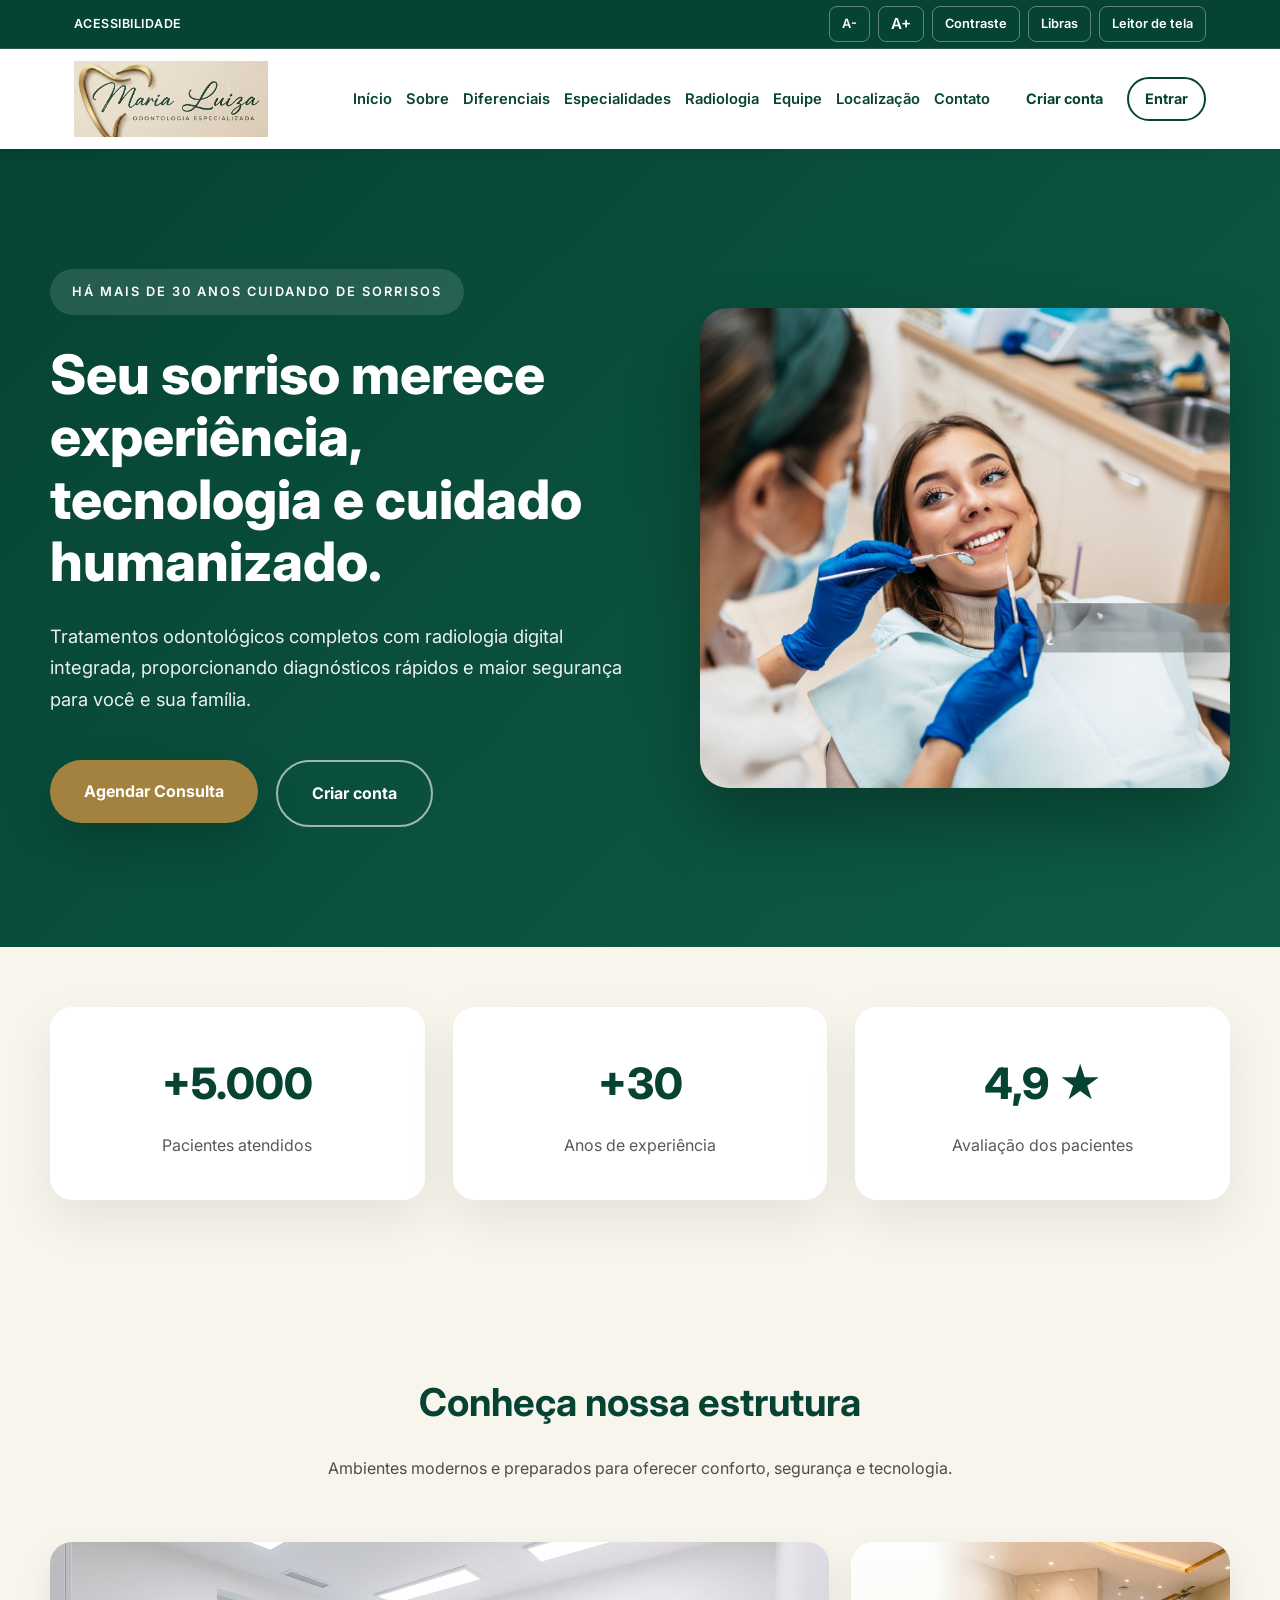
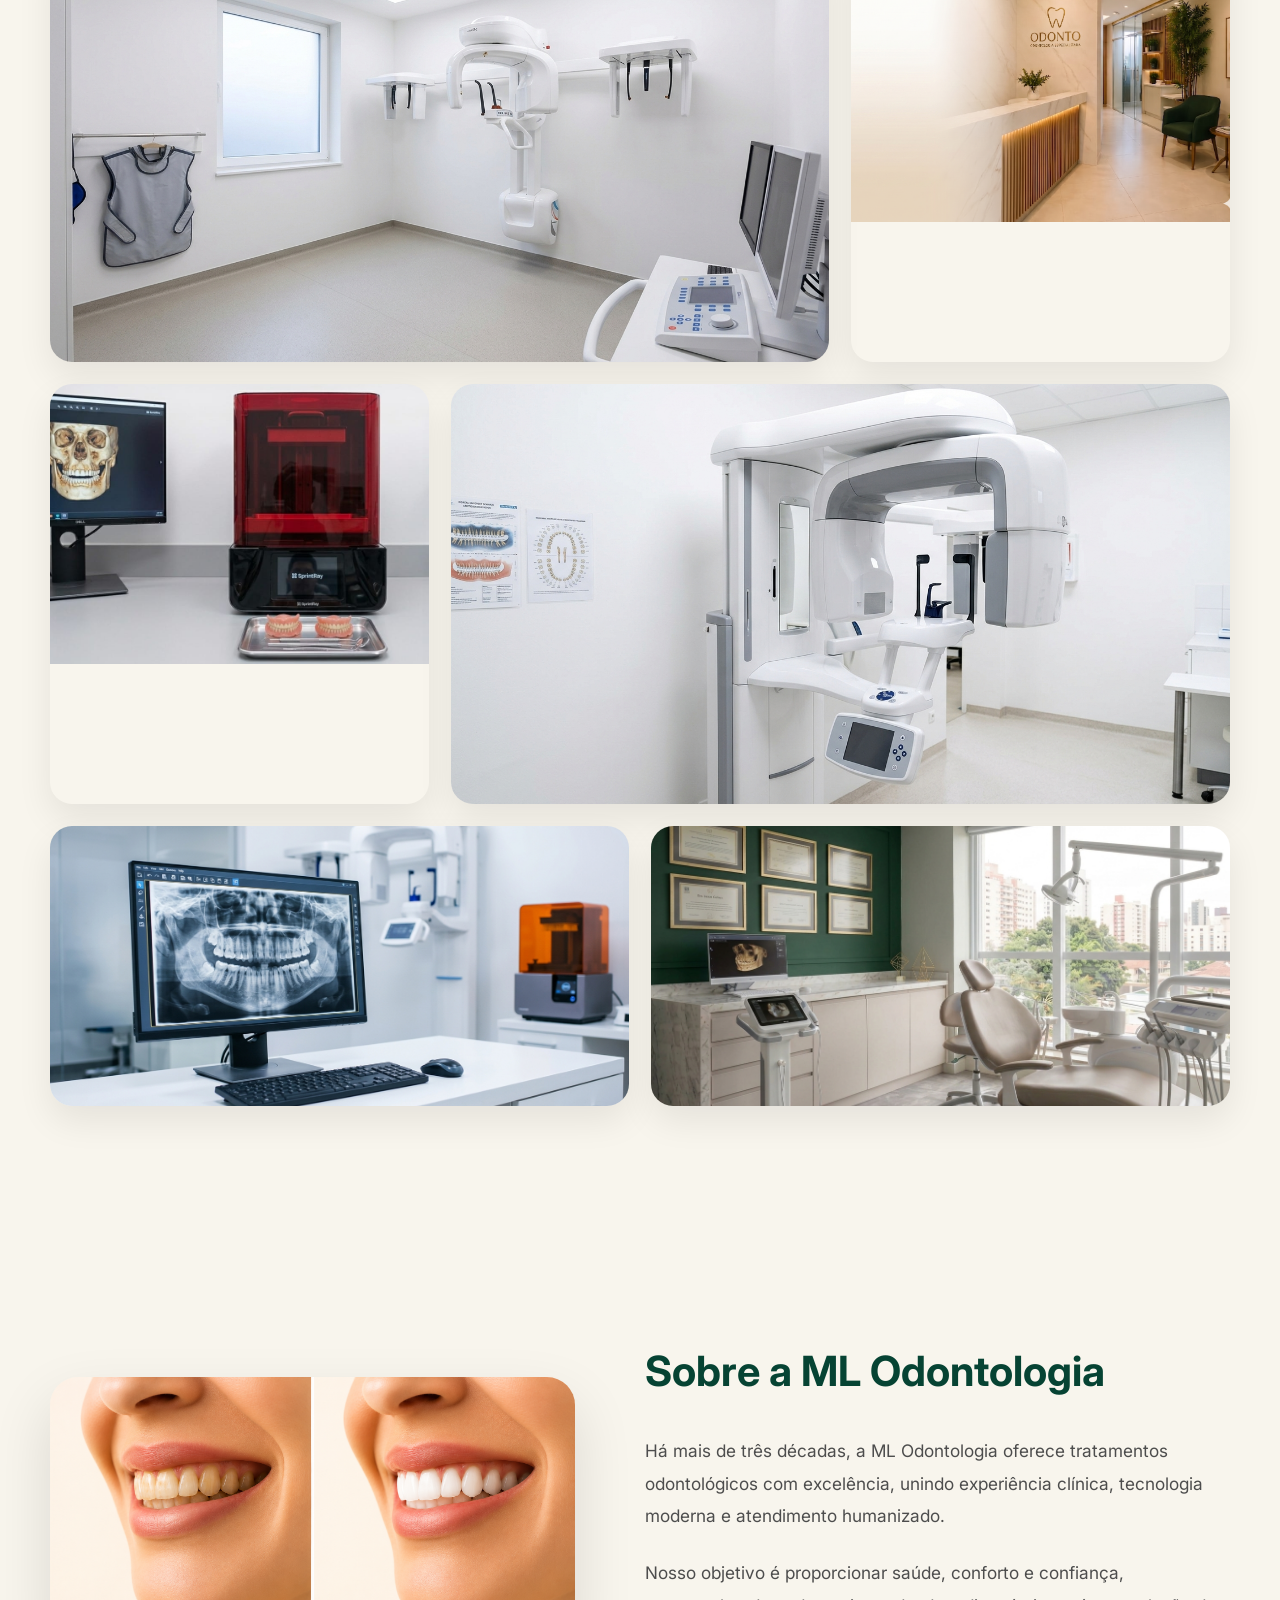
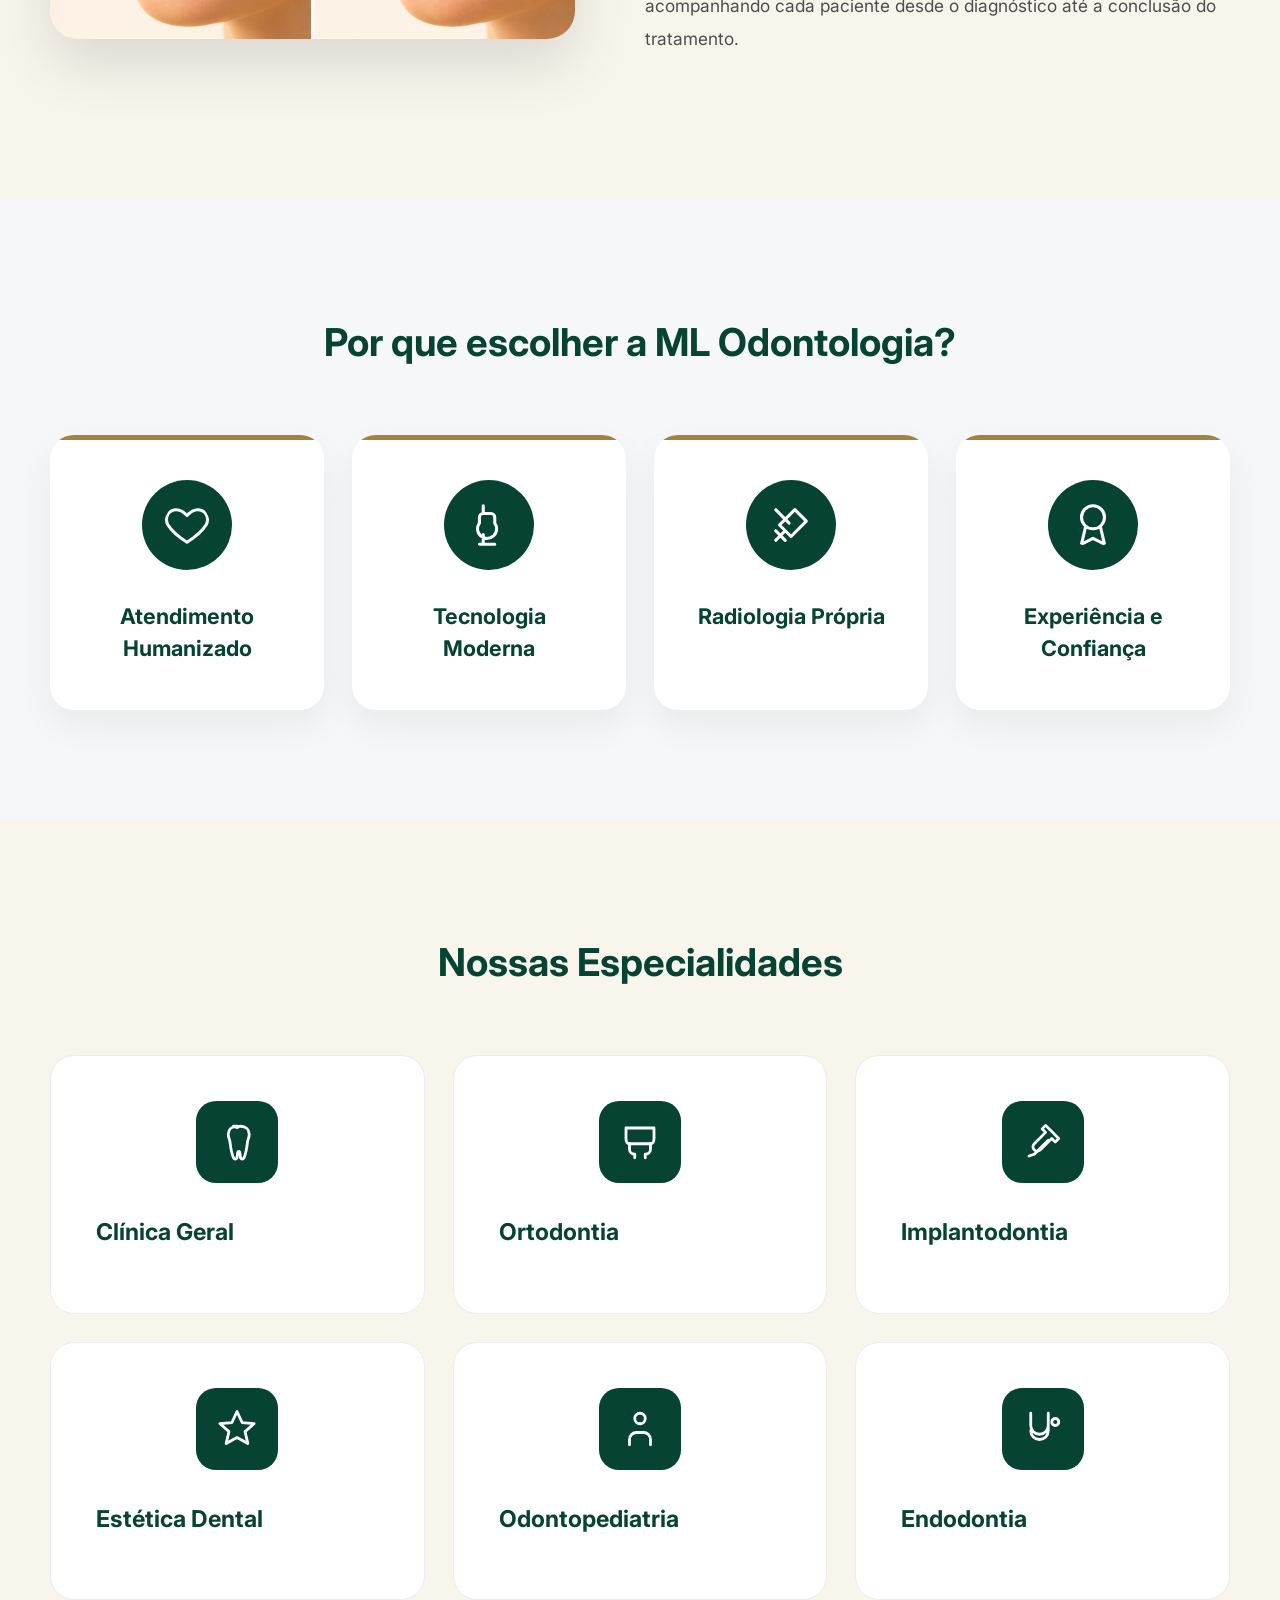
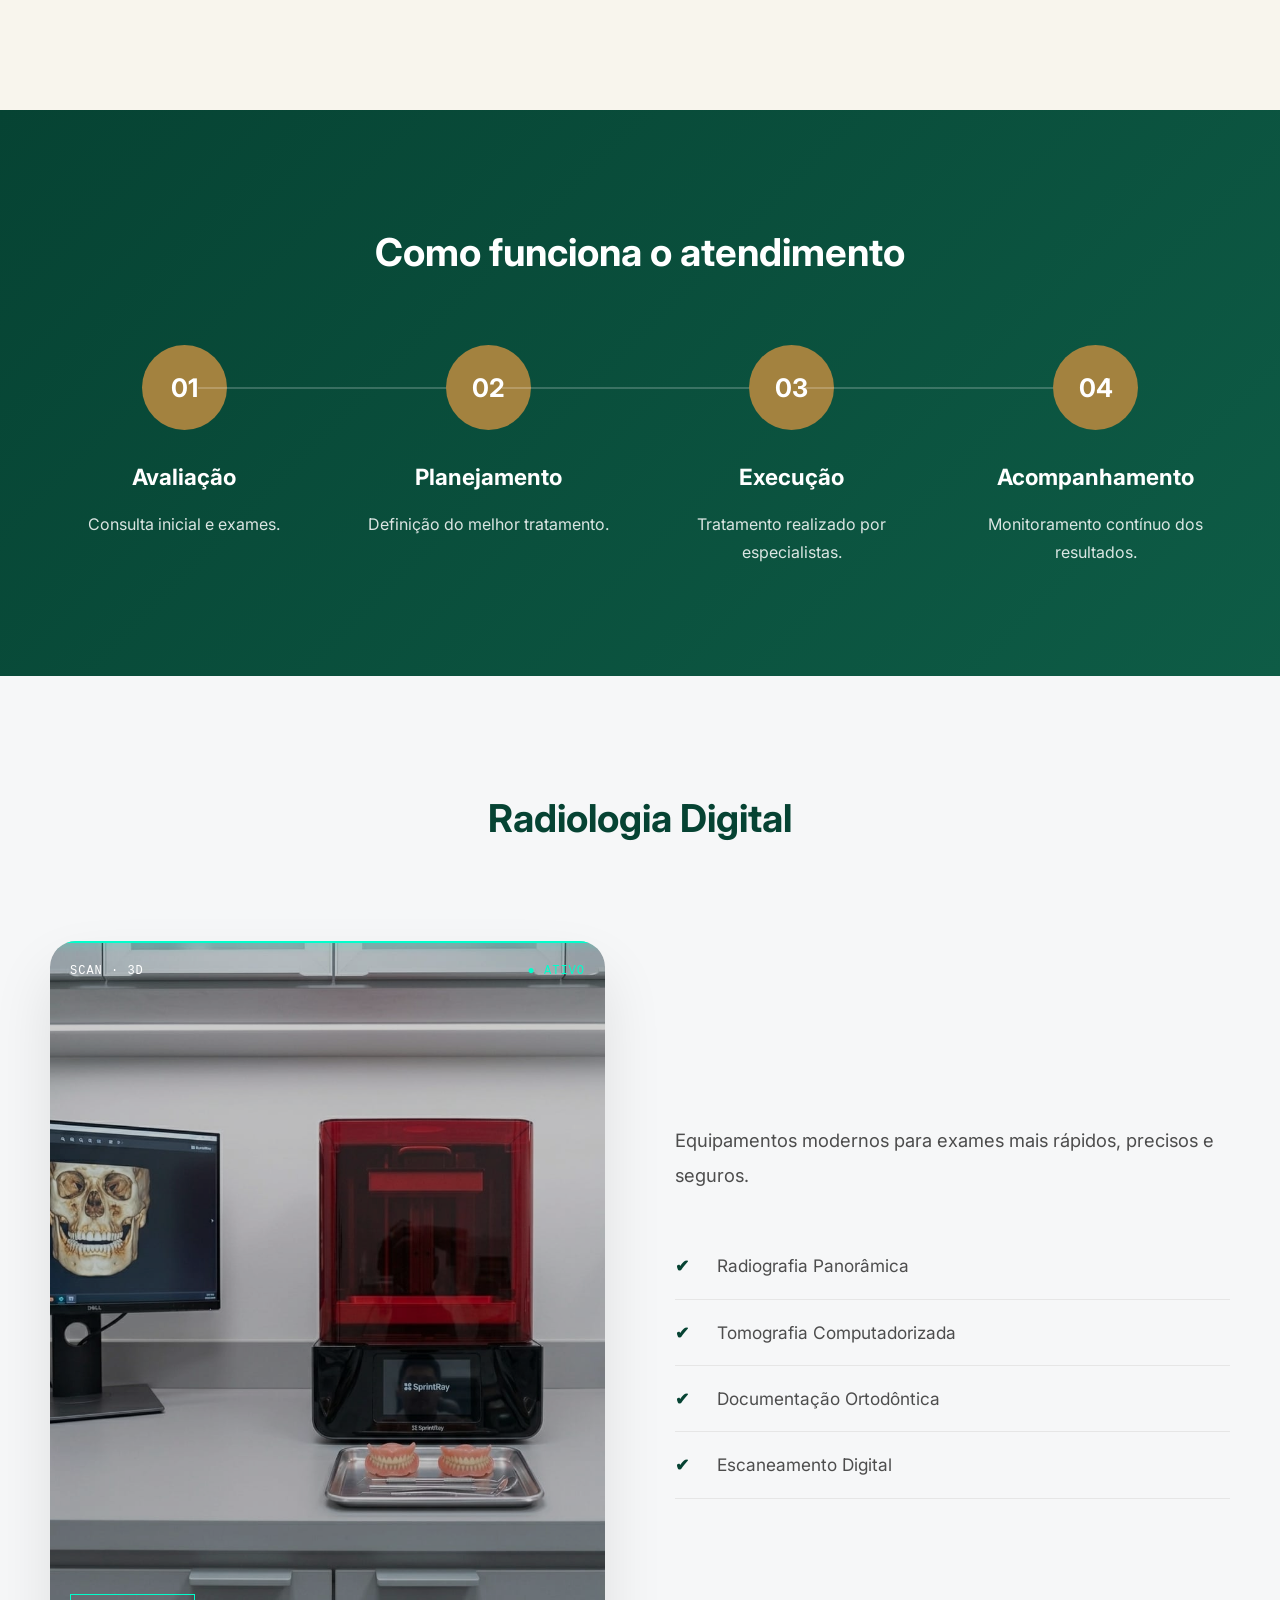
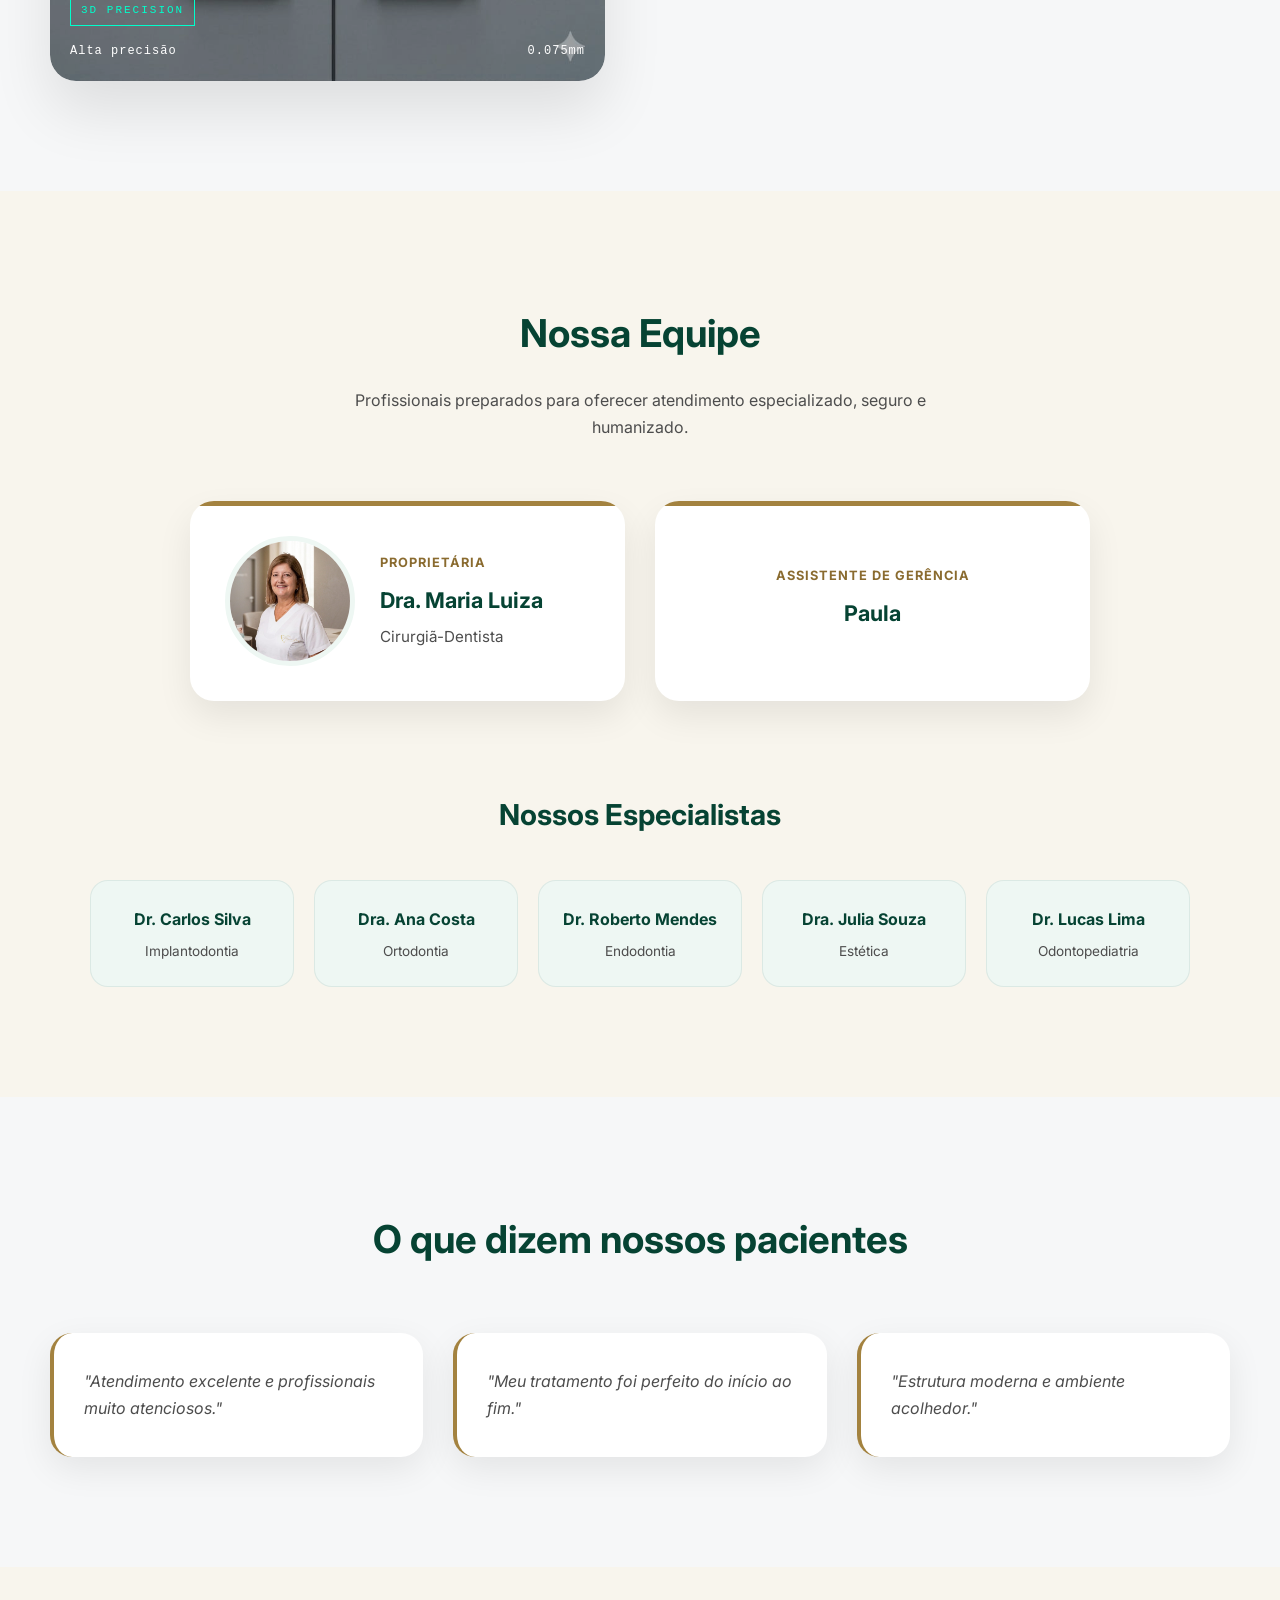
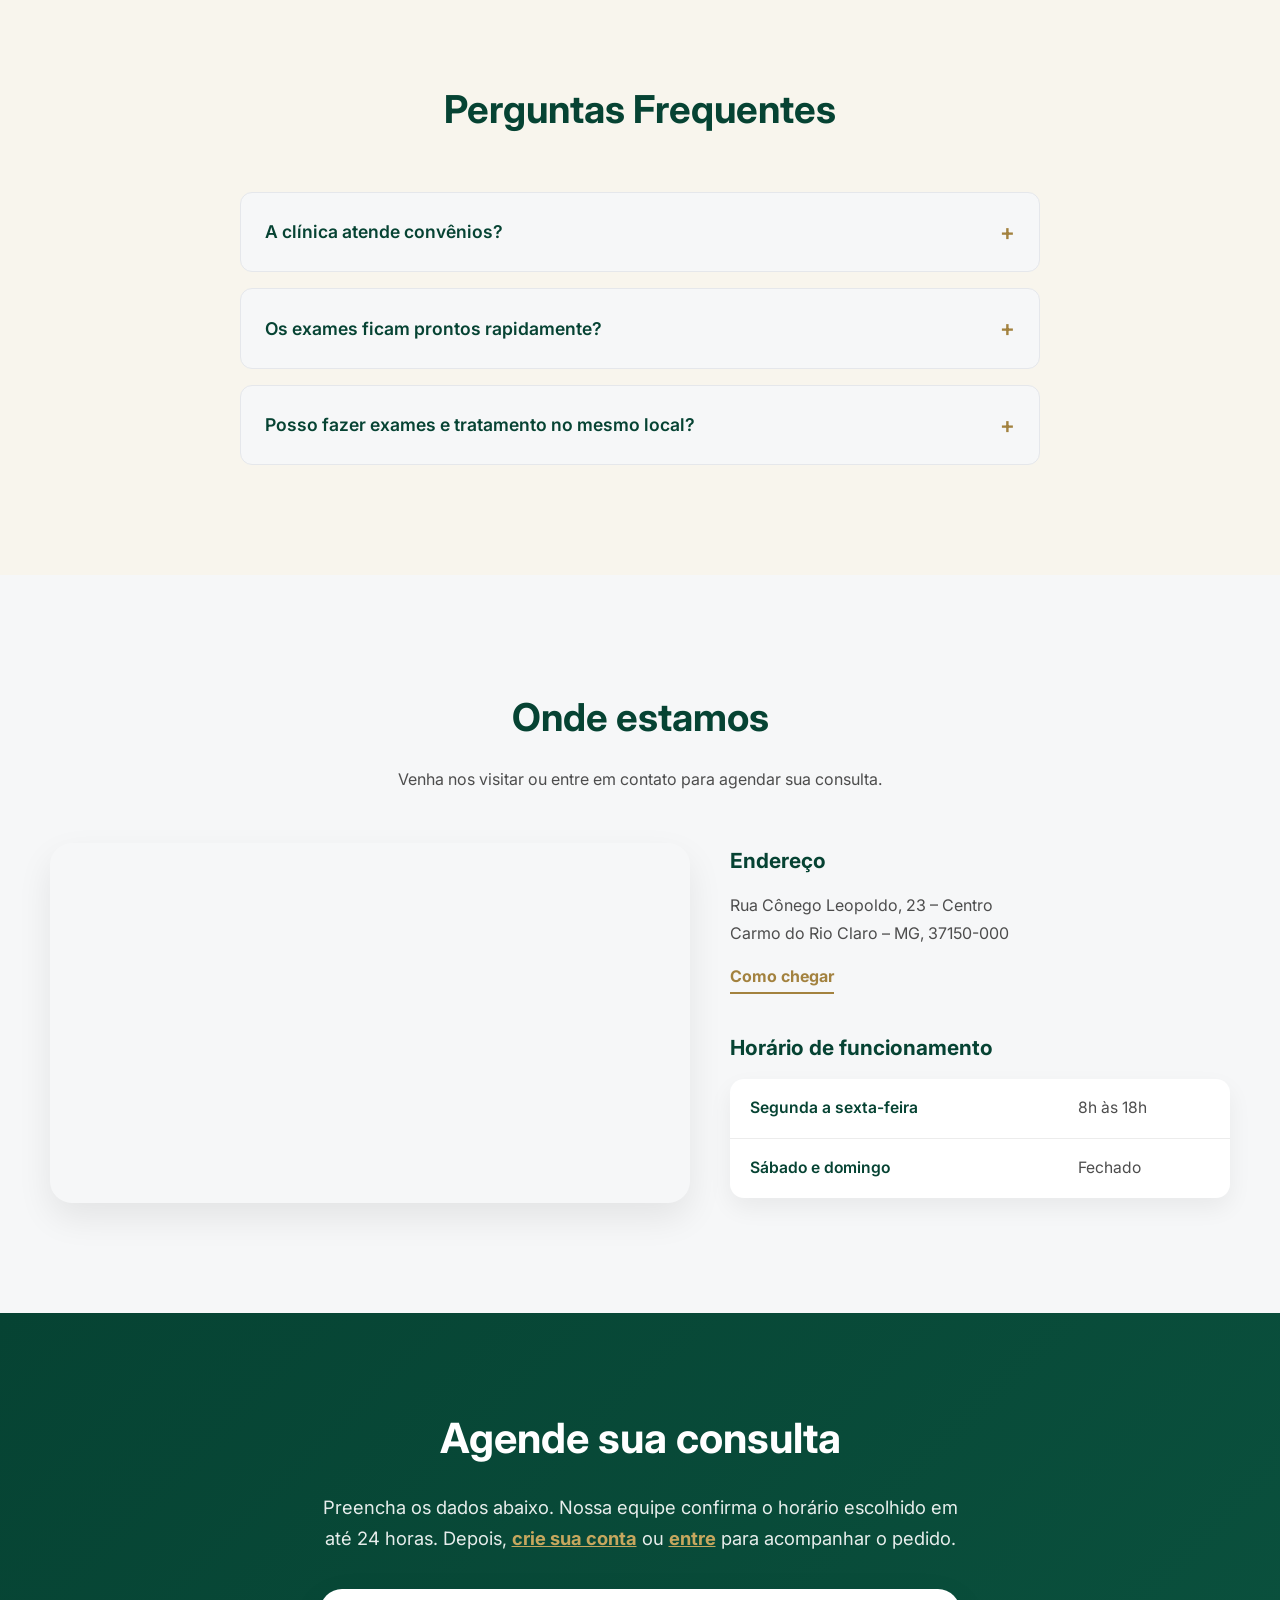
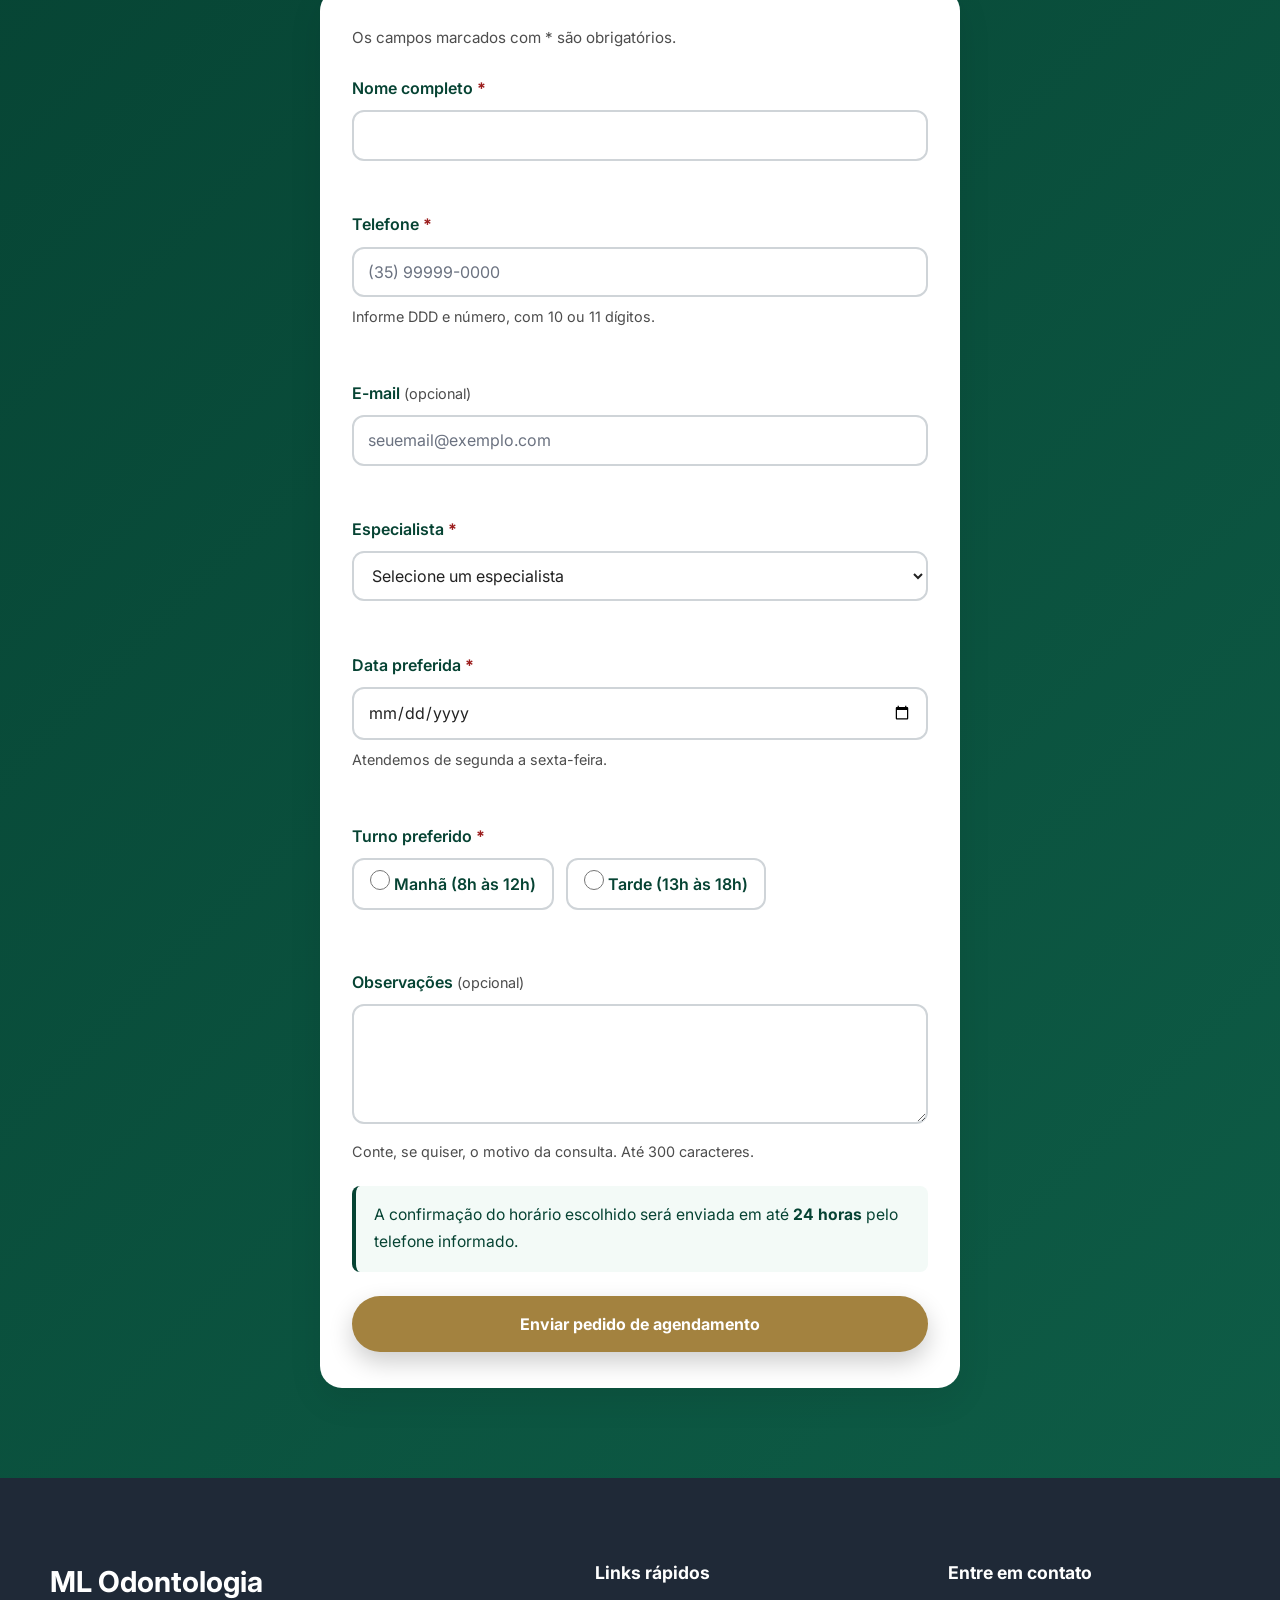
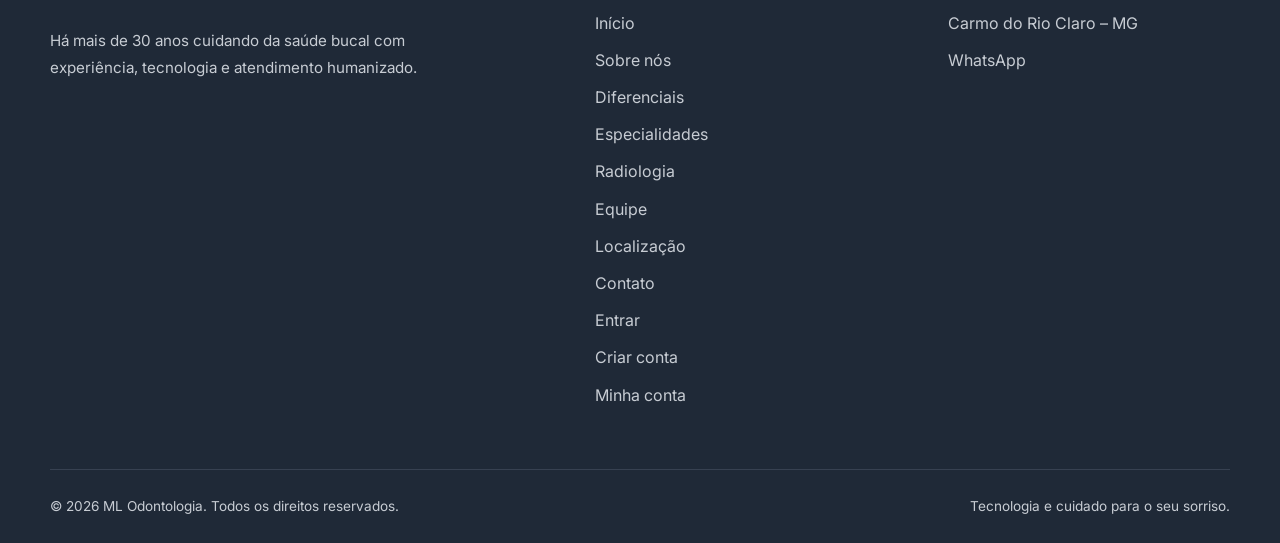
==== commit 335be0a6: "Corrige foco do link para conteúdo principal Co-authored-by: Copilot <223556219+Copilot@users.norepl" ====
--- a/index.html
+++ b/index.html
@@ -208,7 +208,7 @@
     CONTEÚDO PRINCIPAL
     ================================================== -->
 
-    <main id="conteudo-principal">
+    <main id="conteudo-principal" tabindex="-1">
 
         <!-- ==================================================
         HERO
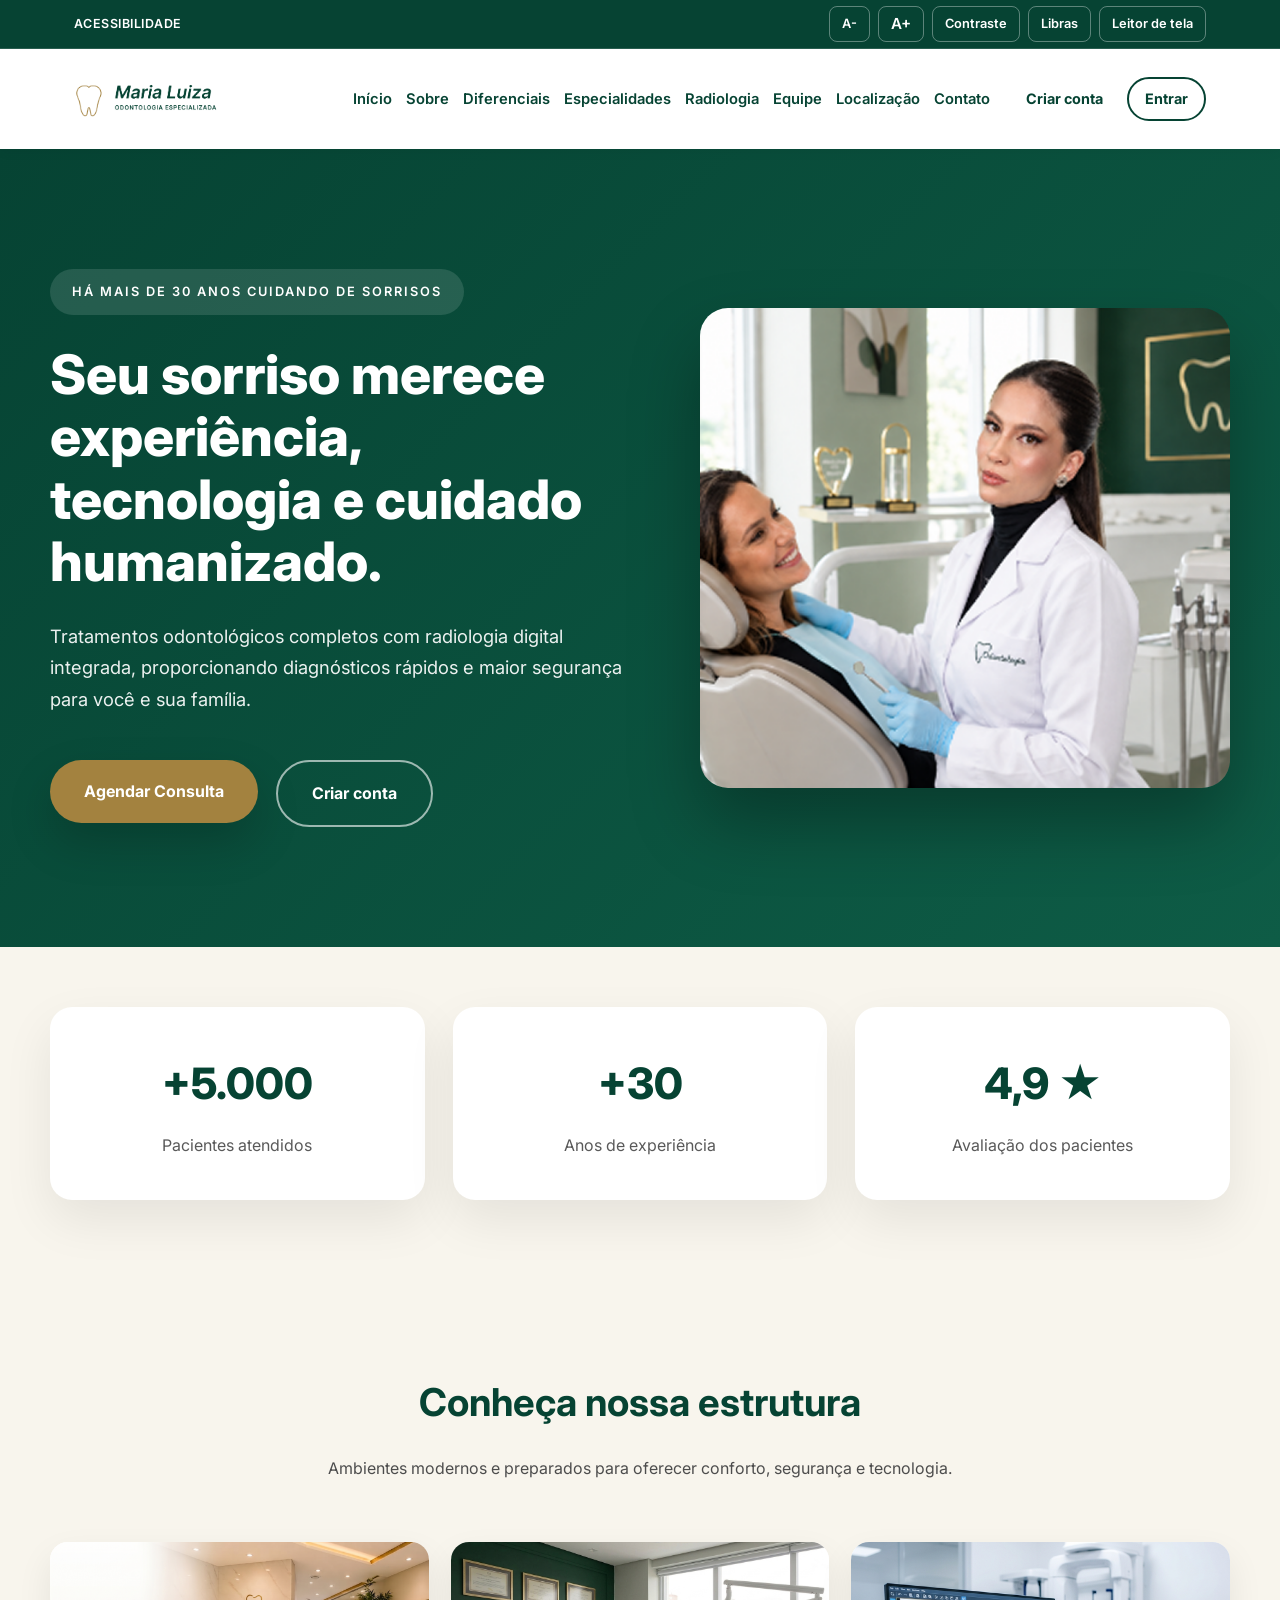
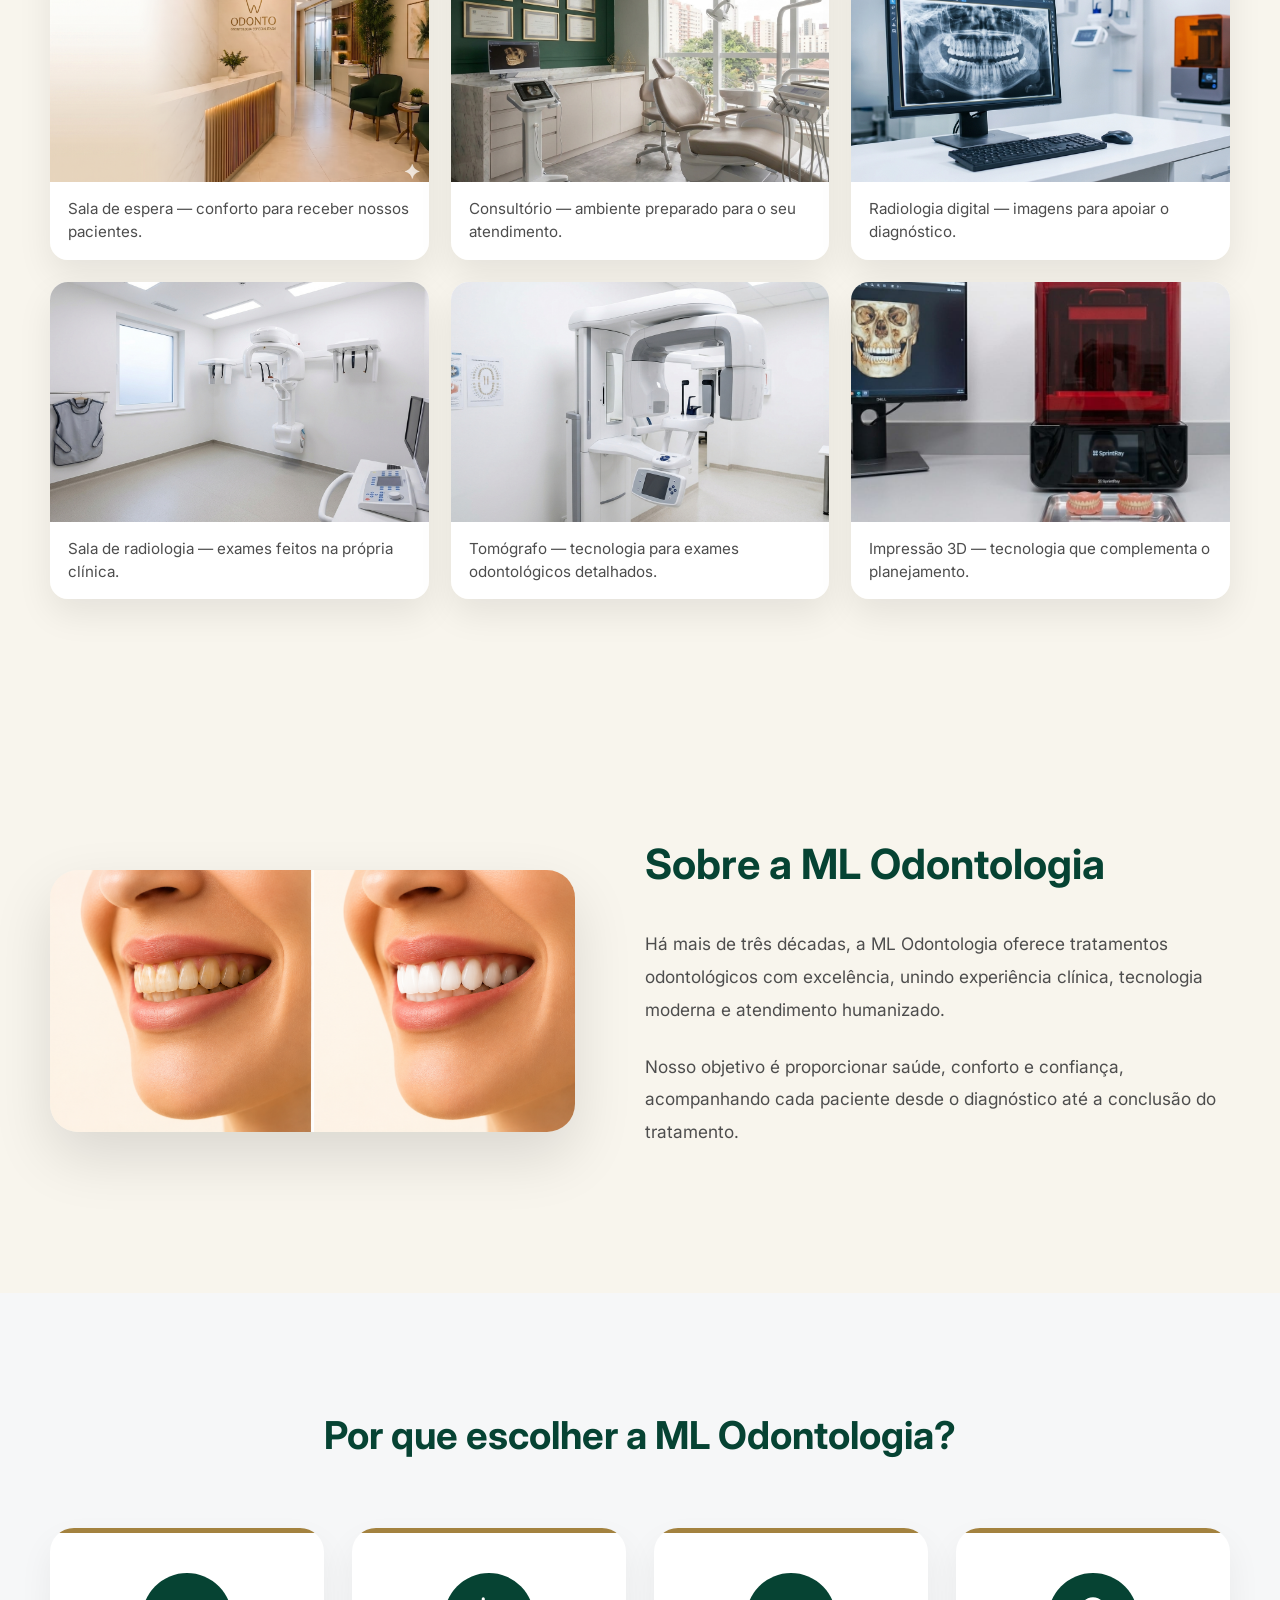
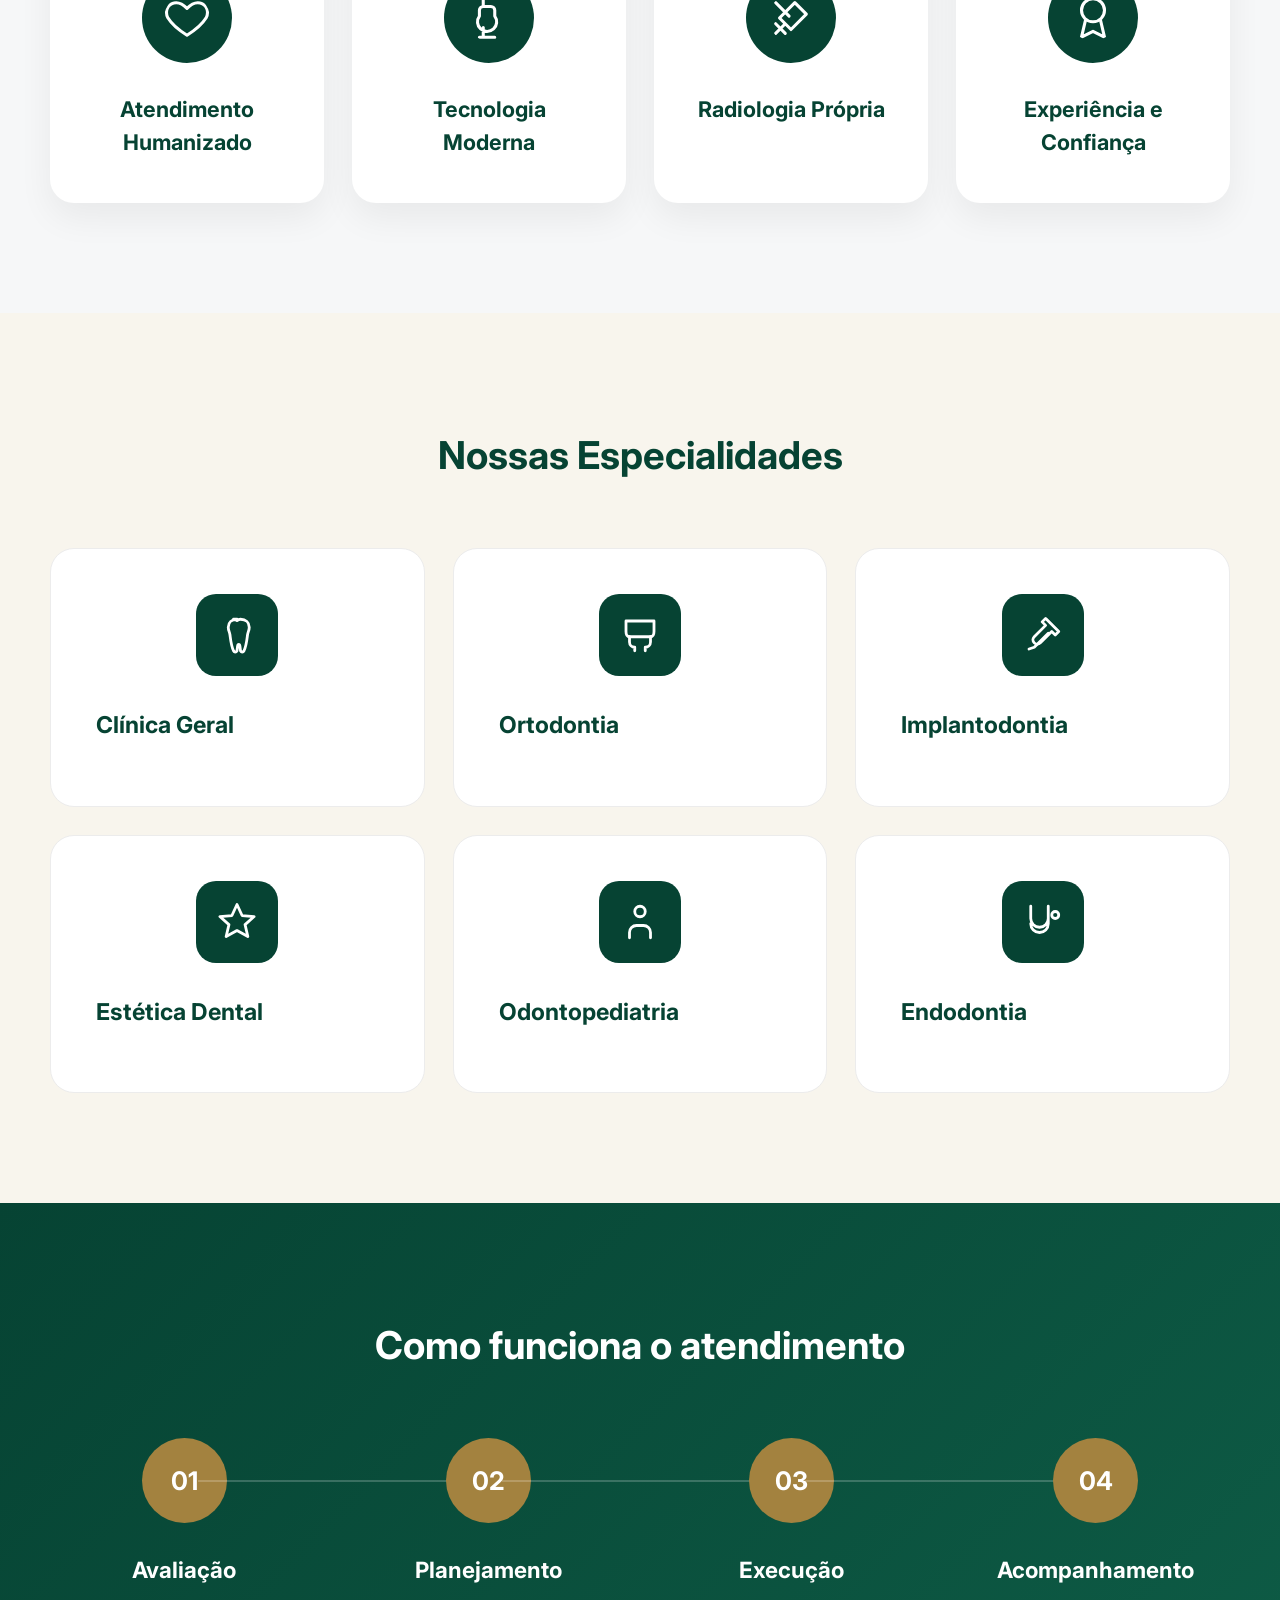
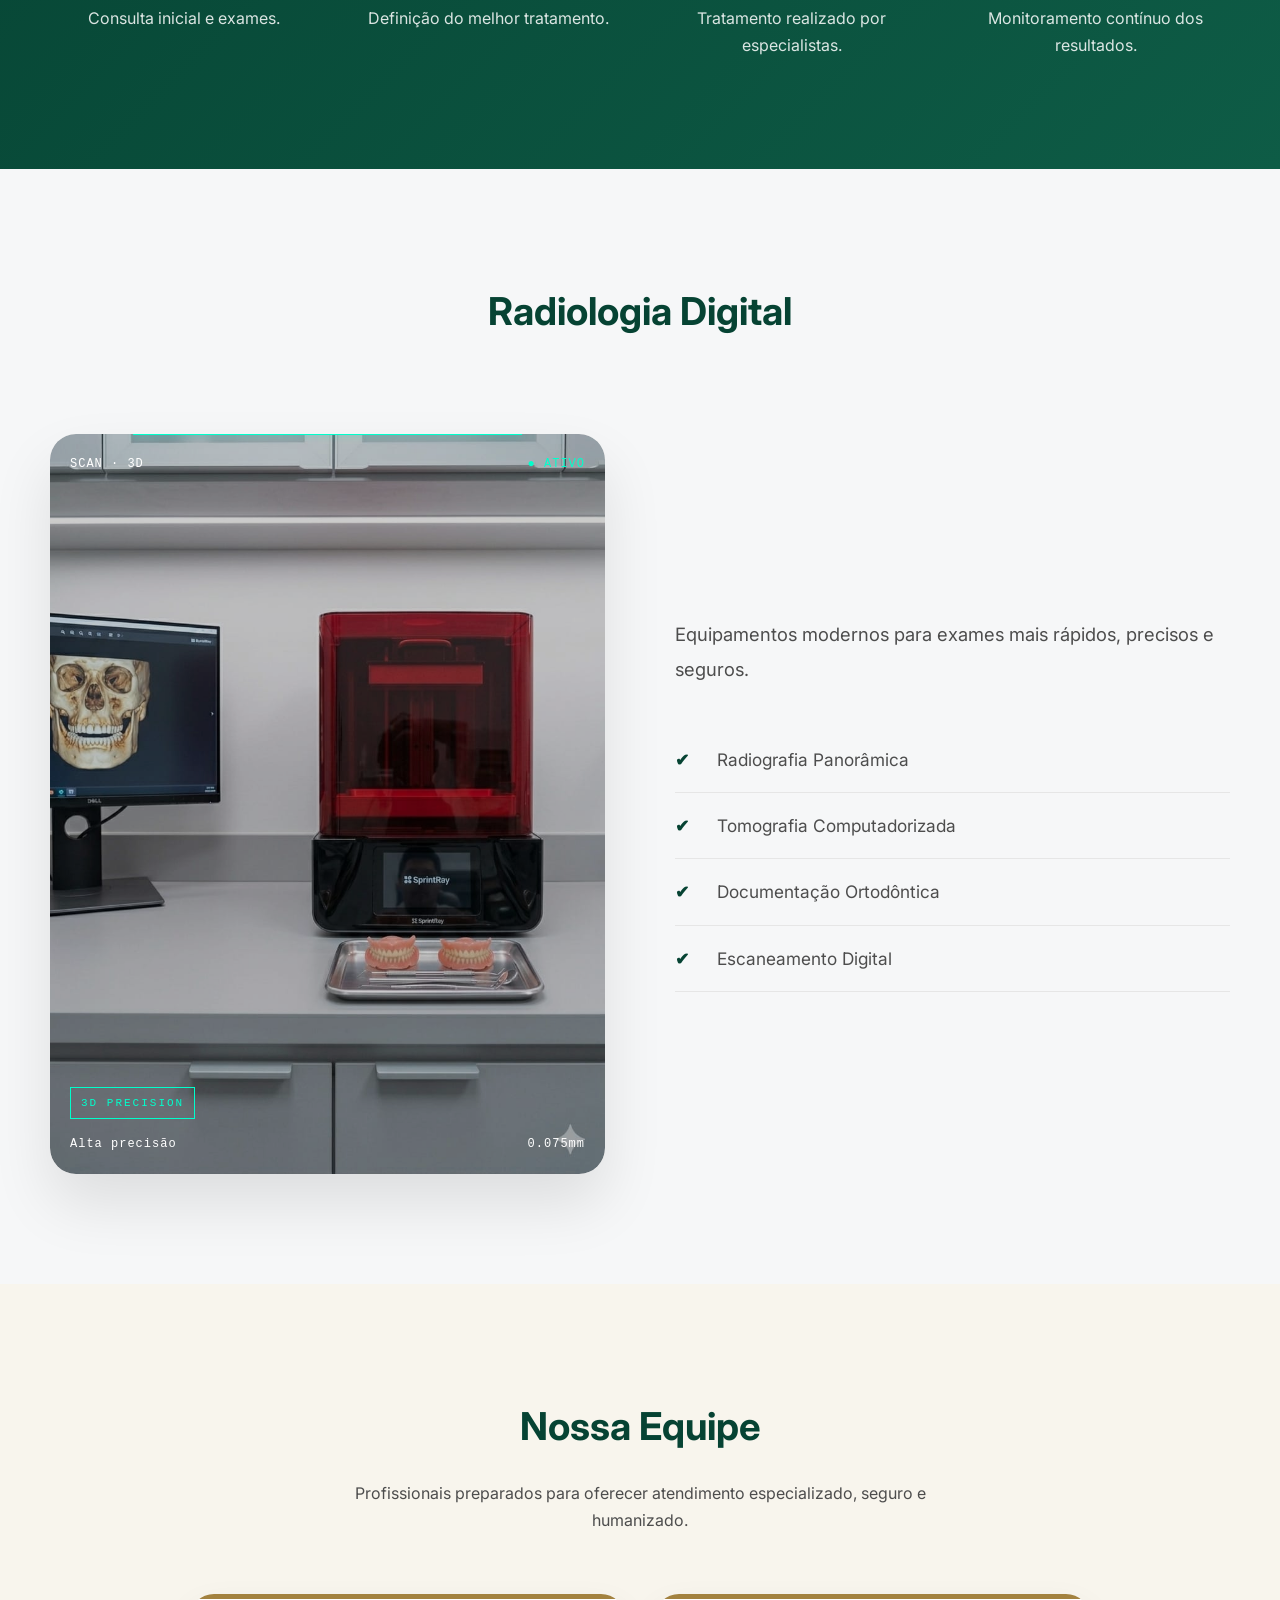
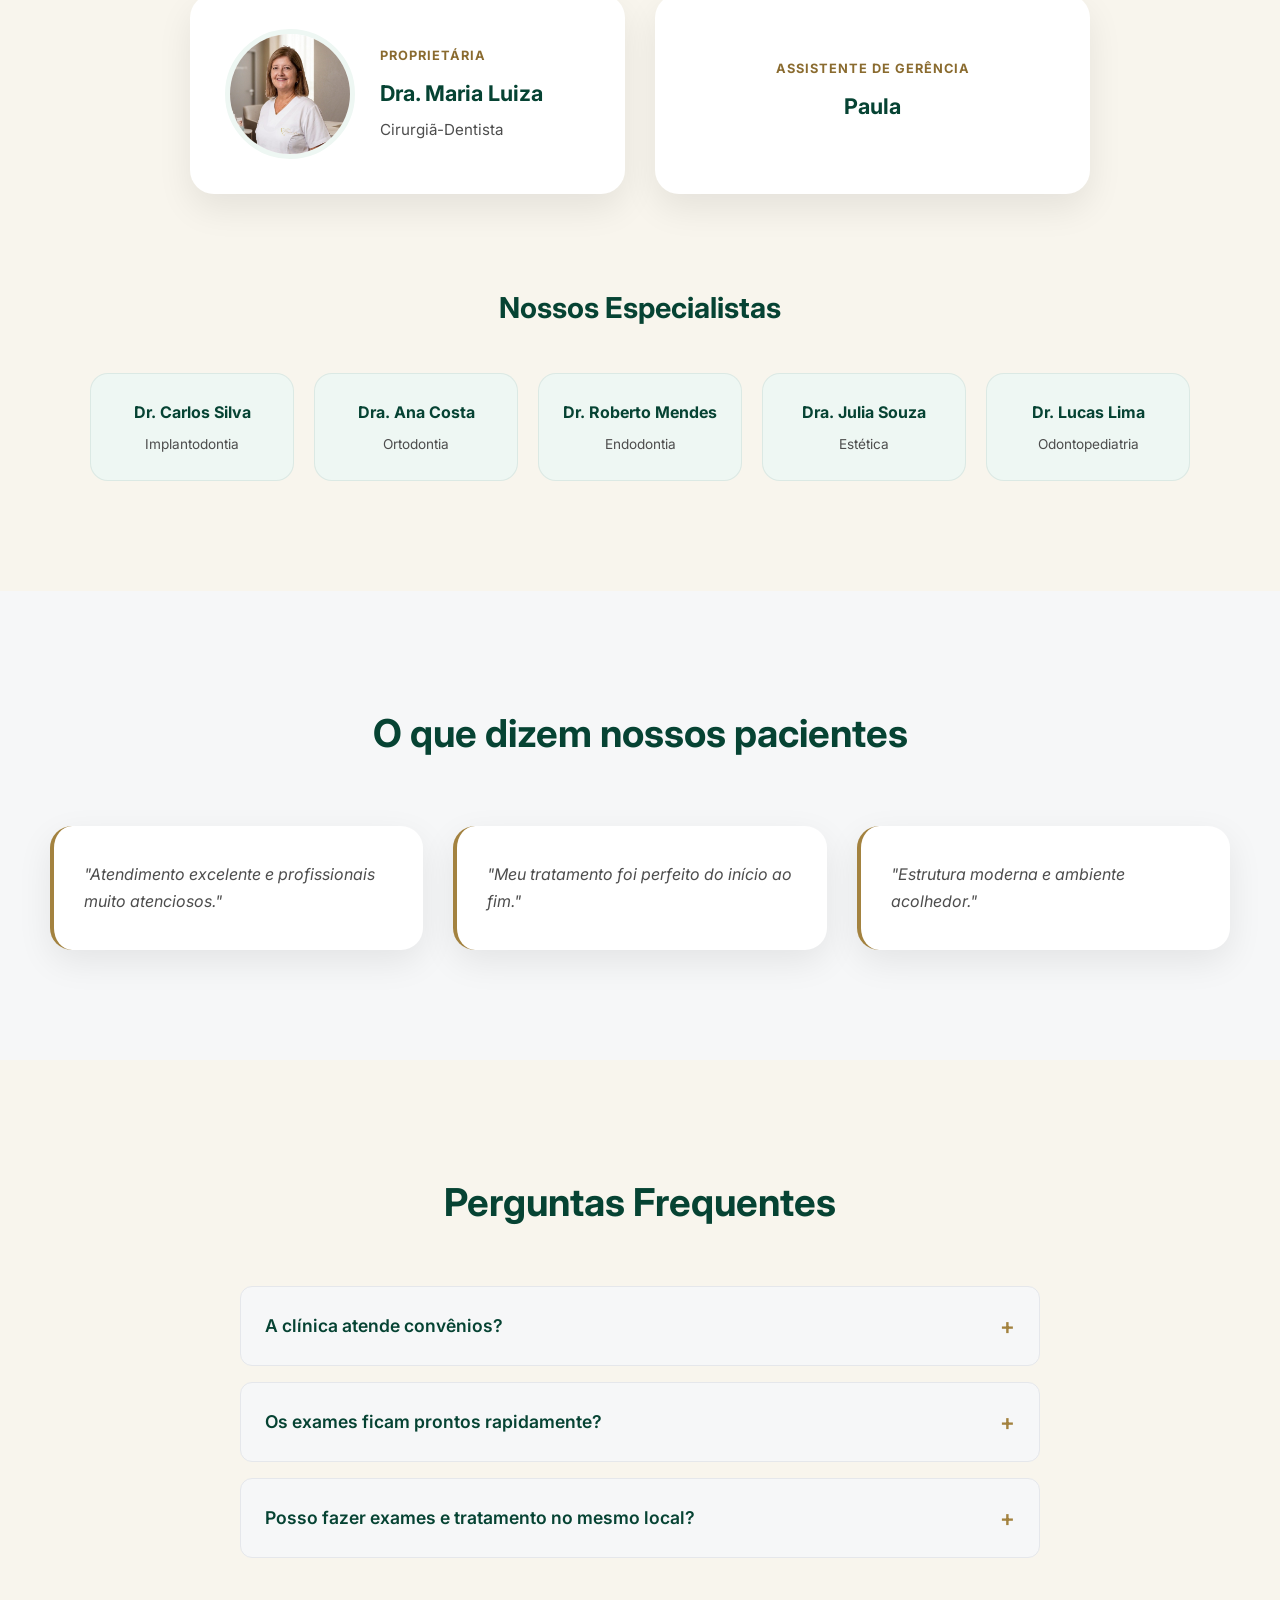
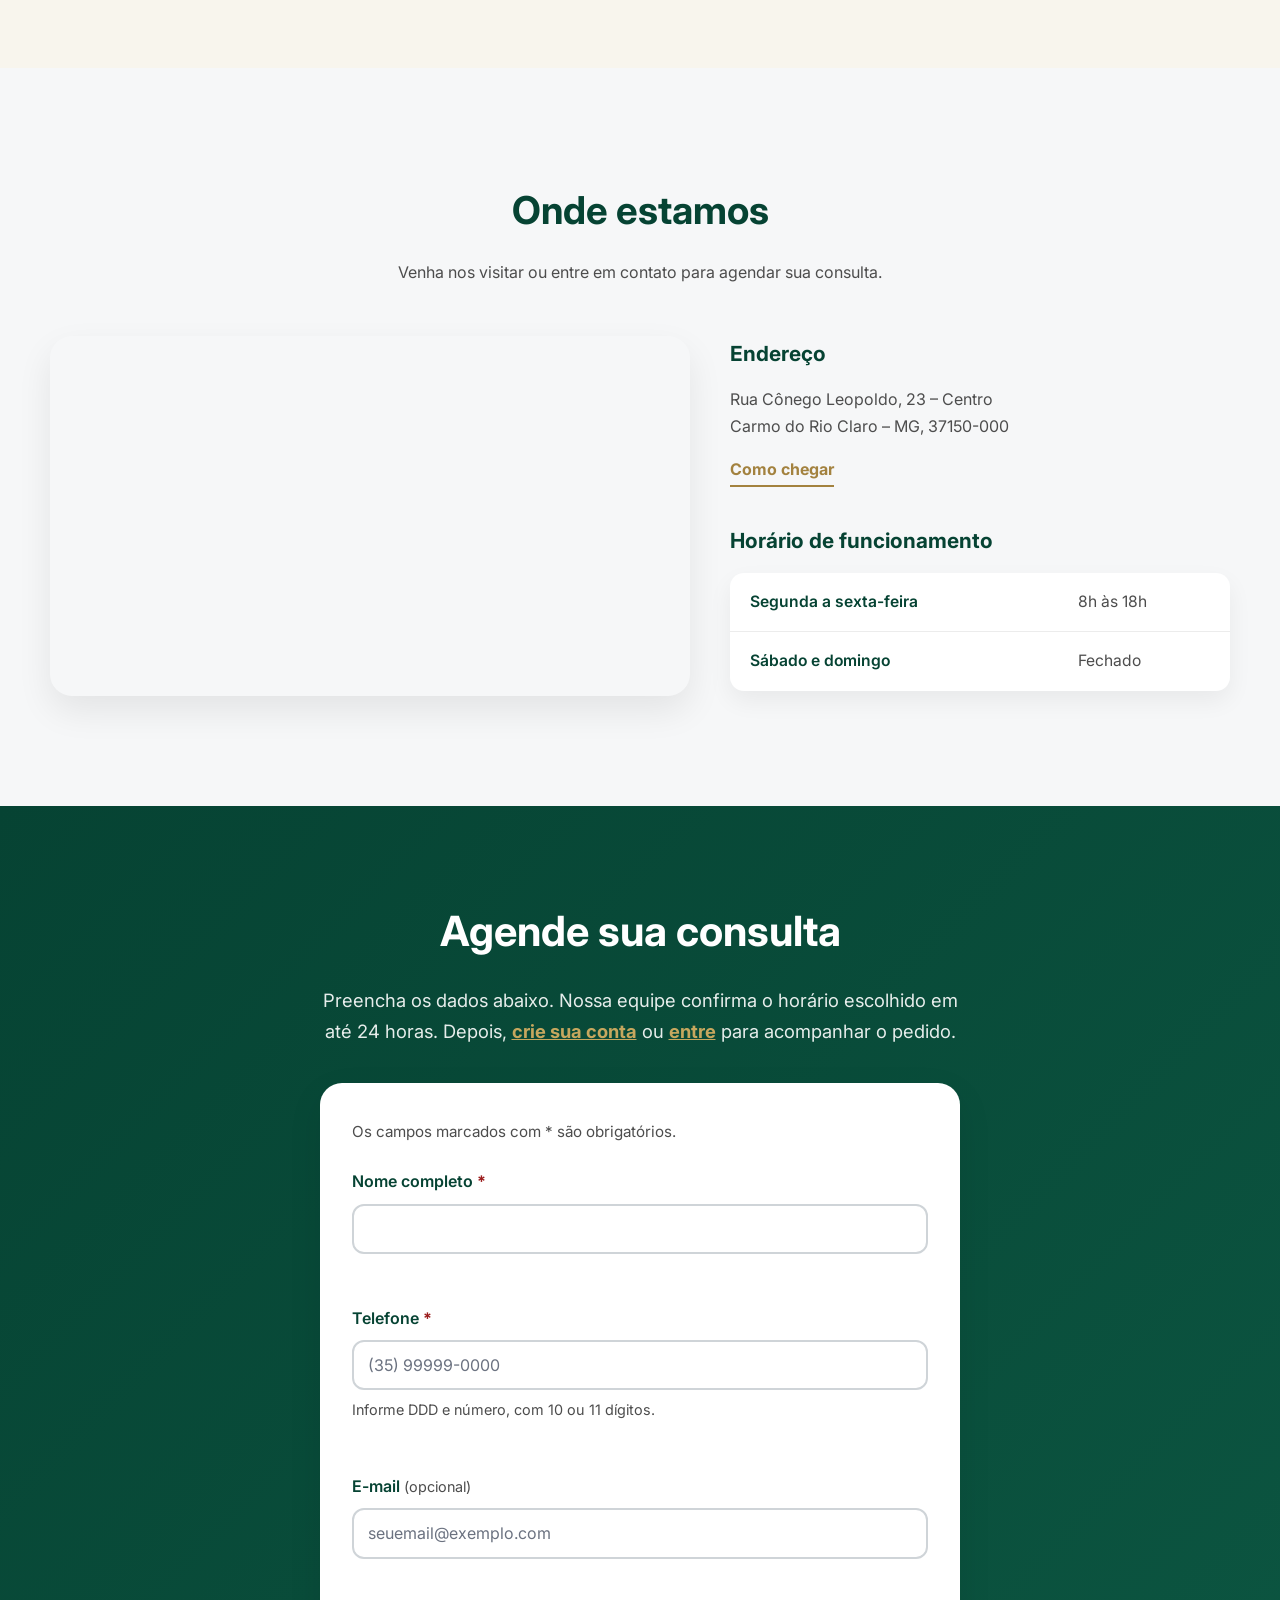
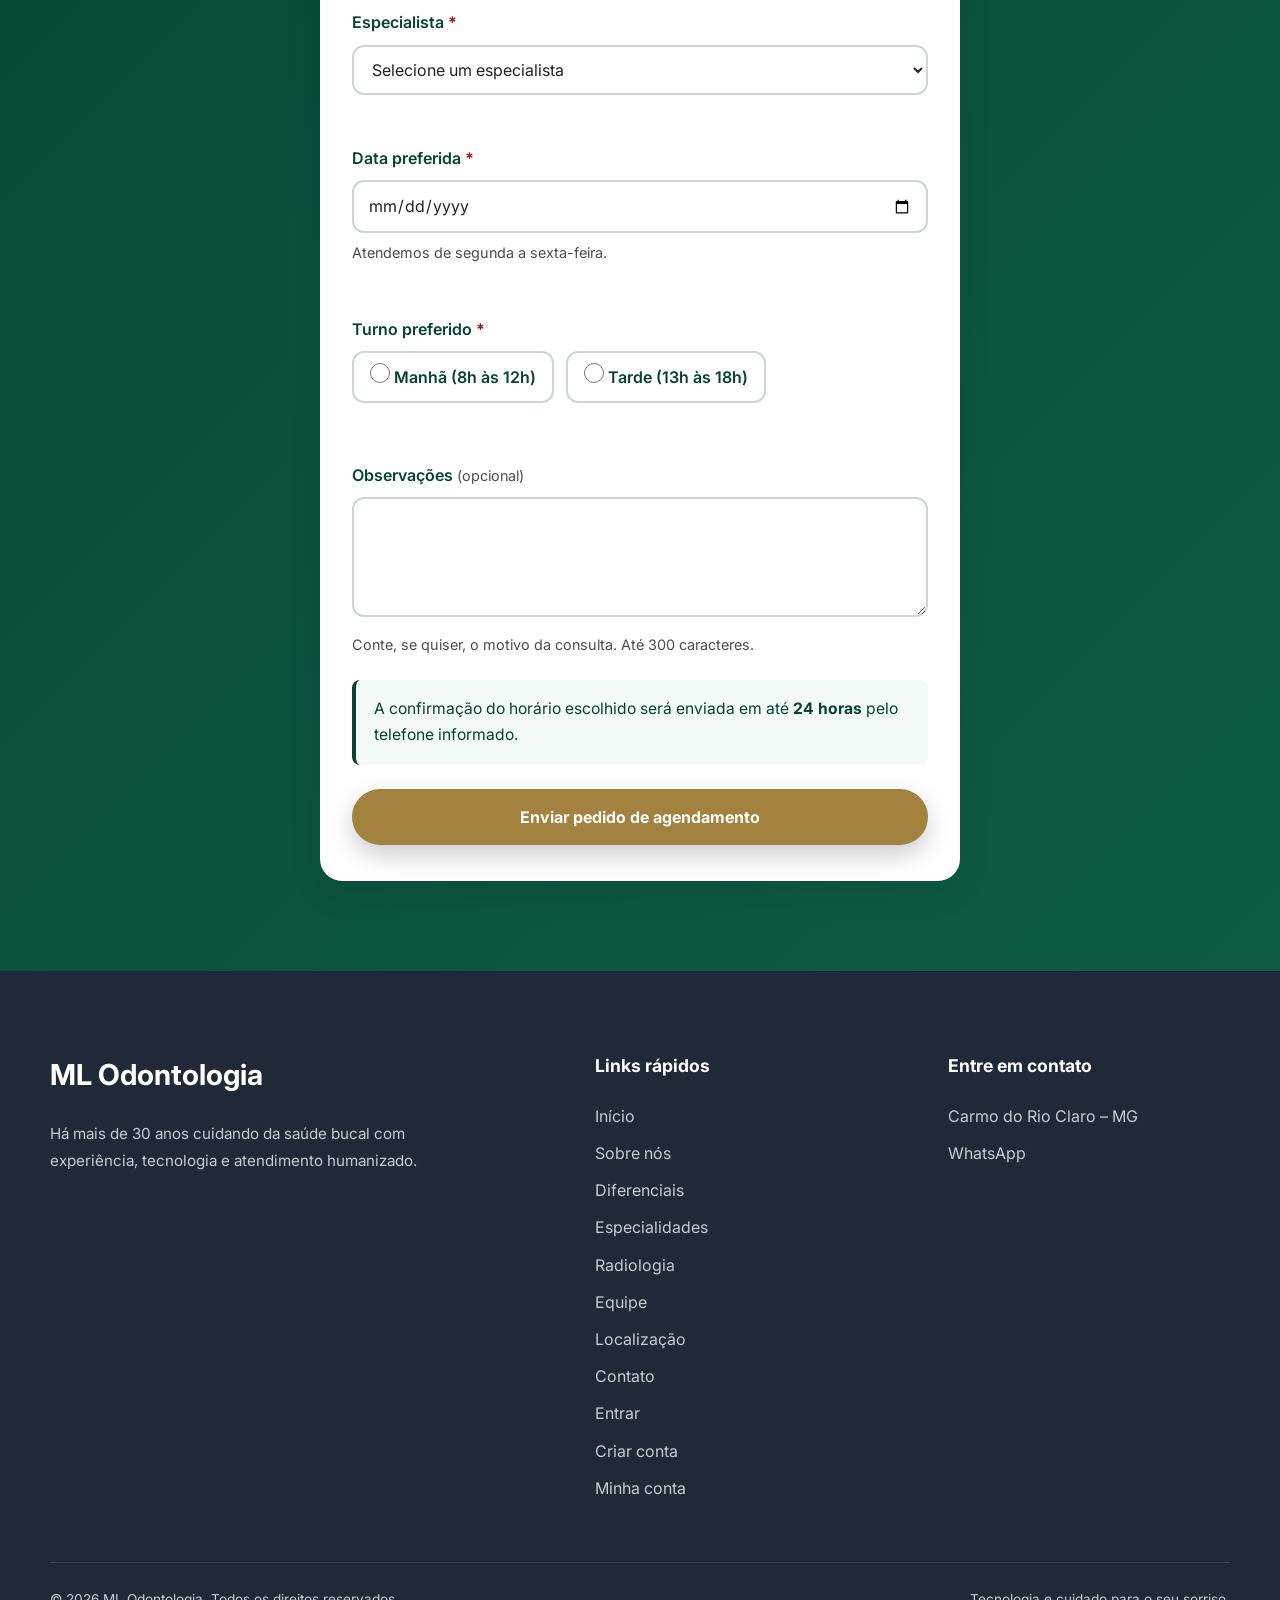
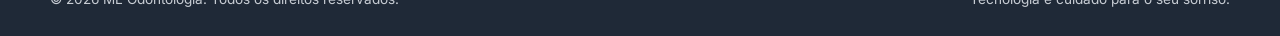
==== commit 3aeb674d: "Atualiza galeria e imagens da clínica" ====
--- a/index.html
+++ b/index.html
@@ -137,7 +137,7 @@
                <a href="#inicio" class="logo-link">
 
                     <img
-                        src="img/logo-clara.jpg?v=2"
+                        src="img/logo_clara.png"
                         alt="Marria Luiza Odontologia Especializada — página inicial"
                         width="1241"
                         height="487">
@@ -267,7 +267,7 @@
             <figure class="hero-imagem">
 
                <img
-                    src="img/hero.jpg"
+                    src="img/m_fe.png"
                     alt="Equipe da ML Odontologia reunida na recepção da clínica">
 
             </figure>
@@ -347,54 +347,58 @@
 
             <ul class="galeria-lista">
 
-                <li class="galeria-item galeria-item--grande">
-
-                    <img
-                        src="img/Sala de Radiologia.jpg"
-                        alt="Sala de radiologia da clínica, com equipamento de raio-x digital">
-
-               </li>
-
-
                 <li class="galeria-item">
-
-                    <img
-                        src="img/sala de espera.png"
-                        alt="Sala de espera ampla e confortável da clínica">
-
+                    <figure class="galeria-figura">
+                        <img
+                            src="img/sala de espera.png"
+                            alt="Sala de espera ampla e confortável da clínica">
+                        <figcaption>Sala de espera — conforto para receber nossos pacientes.</figcaption>
+                    </figure>
                 </li>
 
                 <li class="galeria-item">
-
-                    <img
-                        src="img/impressora.jpeg"
-                        alt="Equipamento de impressão 3D utilizado na clínica">
-
-                </li>
-
-                <li class="galeria-item galeria-item--grande">
-
-                    <img
-                        src="img/Tomógrafo.jpg"
-                        alt="Tomógrafo odontológico de última geração">
-
-                </li>
-
-
-               <li class="galeria-item">
-
-                    <img
-                        src="img/Radiologia Digital.jpg"
-                        alt="Equipamento de radiologia digital em sala de exames">
-
-                </li>
-
+                    <figure class="galeria-figura">
+                        <img
+                            src="img/sala de atendimento.jpg"
+                            alt="Sala de atendimento odontológico equipada">
+                        <figcaption>Consultório — ambiente preparado para o seu atendimento.</figcaption>
+                    </figure>
+                </li>
 
                 <li class="galeria-item">
-                    <img
-                        src="img/sala de atendimento.jpg"
-                        alt="Sala de atendimento odontológico equipada">
-
+                    <figure class="galeria-figura">
+                        <img
+                            src="img/Radiologia Digital.jpg"
+                            alt="Equipamento de radiologia digital em sala de exames">
+                        <figcaption>Radiologia digital — imagens para apoiar o diagnóstico.</figcaption>
+                    </figure>
+                </li>
+
+                <li class="galeria-item">
+                    <figure class="galeria-figura">
+                        <img
+                            src="img/Sala de Radiologia.jpg"
+                            alt="Sala de radiologia da clínica, com equipamento de raio-x digital">
+                        <figcaption>Sala de radiologia — exames feitos na própria clínica.</figcaption>
+                    </figure>
+                </li>
+
+                <li class="galeria-item">
+                    <figure class="galeria-figura">
+                        <img
+                            src="img/Tomógrafo.jpg"
+                            alt="Tomógrafo odontológico de última geração">
+                        <figcaption>Tomógrafo — tecnologia para exames odontológicos detalhados.</figcaption>
+                    </figure>
+                </li>
+
+                <li class="galeria-item">
+                    <figure class="galeria-figura">
+                        <img
+                            src="img/impressora.jpeg"
+                            alt="Equipamento de impressão 3D utilizado na clínica">
+                        <figcaption>Impressão 3D — tecnologia que complementa o planejamento.</figcaption>
+                    </figure>
                 </li>
 
             </ul>
--- a/style.css
+++ b/style.css
@@ -671,44 +671,42 @@
 }
 
 .galeria-lista {
-  display: flex;
-  flex-wrap: wrap;
-
+  display: grid;
+  grid-template-columns: repeat(auto-fit, minmax(min(100%, 280px), 1fr));
   gap: 22px;
-
   list-style: none;
 }
 
 .galeria-item {
- flex: 1 1 300px;
-
+  min-width: 0;
   overflow: hidden;
-
-  border-radius: 22px;
-
+  border-radius: 18px;
   box-shadow: 0 15px 35px rgba(0, 0, 0, 0.08);
 }
 
-.galeria-item--grande {
- flex: 2 1 620px;
+.galeria-figura {
+  display: flex;
+  flex-direction: column;
+  height: 100%;
+  margin: 0;
+  background: var(--branco);
 }
 
 .galeria-item img {
   width: 100%;
-
-  height: 280px;
-
+  height: 240px;
   object-fit: cover;
-
- transition: transform 0.45s;
-
-}
-
-.galeria-item--grande img {
-  height: 420px;
-}
-
-.galeria-item img:hover {
+  transition: transform 0.45s;
+}
+
+.galeria-item figcaption {
+  flex: 1;
+  padding: 16px 18px;
+  font-size: 0.95rem;
+  line-height: 1.5;
+}
+
+.galeria-item:hover img {
   transform: scale(1.05);
 }
 
@@ -1092,30 +1090,24 @@
 /* SCANNER — decorativo, marcado com aria-hidden no HTML */
 
 .scan-line {
- position: absolute;
-
+  position: absolute;
   top: 0;
-  left: 0;
-
-  width: 100%;
-
-  height: 2px;
-
+  left: 15%;
+  width: 70%;
+  height: 1px;
   background: #00ffcc;
-  box-shadow: 0 0 10px #00ffcc;
-
+  box-shadow: 0 0 6px #00ffcc;
   z-index: 3;
-
-  animation: scan 3s linear infinite;
+  animation: scan 8s ease-in-out infinite;
 }
 
 @keyframes scan {
   0% {
-   top: 0;
+    top: 0;
   }
 
   50% {
-    top: 100%;
+    top: calc(100% - 1px);
   }
 
   100% {
